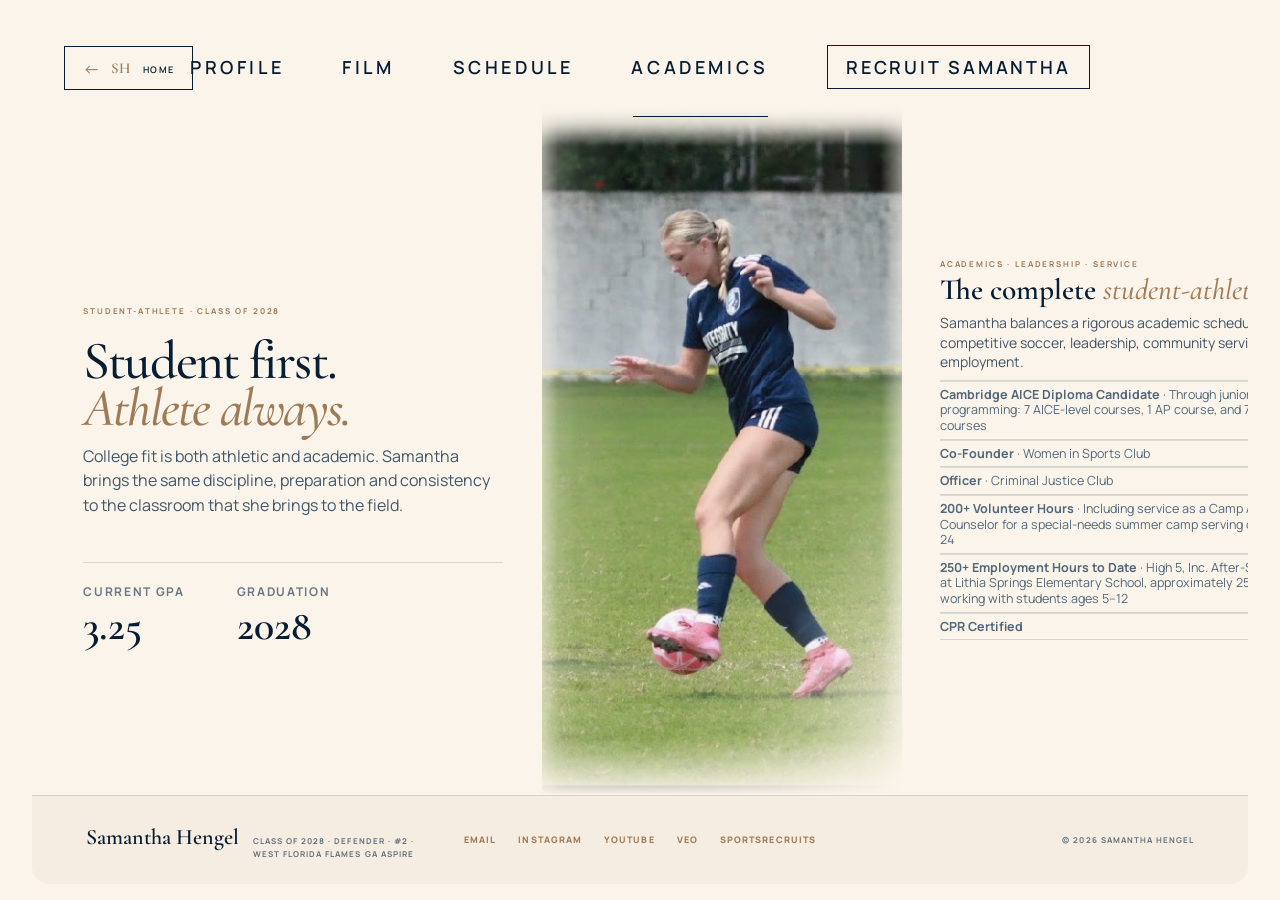
==== academics.html @ 1300cc43 "Inset academics details text on mobile" ====
<!doctype html><html lang="en"><head><meta charset="utf-8"><meta name="viewport" content="width=device-width,initial-scale=1"><title>Samantha Hengel Academics | 2028 Soccer Student-Athlete</title><meta name="description" content="Academic profile for Samantha Hengel, Class of 2028 soccer student-athlete and West Florida Flames GA ASPIRE defender, including GPA, coursework, leadership and service."><link rel="canonical" href="https://samanthahengel.com/academics.html"><meta name="robots" content="index,follow,max-image-preview:large"><meta property="og:type" content="website"><meta property="og:title" content="Samantha Hengel Academics | 2028 Soccer Student-Athlete"><meta property="og:description" content="Academic profile for Samantha Hengel, Class of 2028 soccer student-athlete and West Florida Flames GA ASPIRE defender, including GPA, coursework, leadership and service."><meta property="og:url" content="https://samanthahengel.com/academics.html"><meta property="og:site_name" content="Samantha Hengel Soccer Recruiting"><meta property="og:image" content="https://samanthahengel.com/assets/samantha-profile-cutout-2028.webp"><meta name="twitter:card" content="summary_large_image"><meta name="twitter:title" content="Samantha Hengel Academics | 2028 Soccer Student-Athlete"><meta name="twitter:description" content="Academic profile for Samantha Hengel, Class of 2028 soccer student-athlete and West Florida Flames GA ASPIRE defender, including GPA, coursework, leadership and service."><meta name="twitter:image" content="https://samanthahengel.com/assets/samantha-profile-cutout-2028.webp"><link rel="icon" href="assets/favicon.svg" type="image/svg+xml"><link rel="preconnect" href="https://fonts.googleapis.com"><link rel="preconnect" href="https://fonts.gstatic.com" crossorigin><link href="https://fonts.googleapis.com/css2?family=Cormorant+Garamond:ital,wght@0,500;0,600;1,500&family=Manrope:wght@400;500;600;700&display=swap" rel="stylesheet"><link rel="stylesheet" href="styles.css?v=20261003-profile-pill">
<link rel="stylesheet" href="mobile-header.css?v=20261012-1">
<link rel="stylesheet" href="mobile-footer.css?v=20261012-2"><script type="application/ld+json">{"@context":"https://schema.org","@type":"Person","@id":"https://samanthahengel.com/#samantha-hengel","name":"Samantha Hengel","url":"https://samanthahengel.com/","description":"Samantha Hengel is a Class of 2028 soccer defender, jersey #2, with West Florida Flames GA ASPIRE in the Tampa, Florida area.","image":"https://samanthahengel.com/assets/samantha-profile-cutout-2028.webp","email":"mailto:samantha_hengel@icloud.com","sameAs":["https://www.instagram.com/samanthahengel2028/","https://www.youtube.com/channel/UCl4u6jONmStWeXcWSa1Hk0g","https://live.veo.co/web-app/clubs/west-florida-flames-4/teams/2010-wff-dpl/","https://my.sportsrecruits.com/athlete/samantha_hengel2"],"memberOf":{"@type":"SportsOrganization","name":"West Florida Flames GA ASPIRE"},"knowsAbout":["Soccer","Defender","Class of 2028","College soccer recruiting","West Florida Flames GA ASPIRE"]}</script><script type="application/ld+json" id="site-entity-graph">{"@context":"https://schema.org","@graph":[{"@type":"WebSite","@id":"https://samanthahengel.com/#website","url":"https://samanthahengel.com/","name":"Samantha Hengel Soccer Recruiting","description":"Official soccer recruiting website for Samantha Hengel, Class of 2028 defender #2 with West Florida Flames GA ASPIRE.","inLanguage":"en-US","about":{"@id":"https://samanthahengel.com/#samantha-hengel"}},{"@type":"WebPage","@id":"https://samanthahengel.com/academics.html#webpage","url":"https://samanthahengel.com/academics.html","name":"Samantha Hengel Academics","isPartOf":{"@id":"https://samanthahengel.com/#website"},"about":{"@id":"https://samanthahengel.com/#samantha-hengel"},"inLanguage":"en-US"},{"@type":"Person","@id":"https://samanthahengel.com/#samantha-hengel","name":"Samantha Hengel","url":"https://samanthahengel.com/","description":"Class of 2028 soccer defender, jersey #2, with West Florida Flames GA ASPIRE in the Tampa, Florida area.","image":"https://samanthahengel.com/assets/samantha-profile-cutout-2028.webp","sameAs":["https://www.instagram.com/samanthahengel2028/","https://www.youtube.com/channel/UCl4u6jONmStWeXcWSa1Hk0g","https://live.veo.co/web-app/clubs/west-florida-flames-4/teams/2010-wff-dpl/","https://my.sportsrecruits.com/athlete/samantha_hengel2"],"memberOf":{"@type":"SportsOrganization","name":"West Florida Flames GA ASPIRE"}}]}</script><style>
@media(max-width:900px){
  .academics-page .academic-overlay-story{
    width:100%!important;
    max-width:100%!important;
    box-sizing:border-box!important;
    padding-left:24px!important;
    padding-right:24px!important;
  }
  .academics-page .academic-overlay-story .academic-list{
    min-width:0;
  }
}
</style></head><body class="academics-page"><header class="ref-nav interior-ref-nav"><a class="interior-home" href="index.html" aria-label="Back to Samantha Hengel homepage"><span class="home-arrow">←</span><span>Home</span></a><nav aria-label="Main navigation"><a href="profile.html">Profile</a><a href="soccer.html">Film</a><a href="schedule.html">Schedule</a><a class="active" href="academics.html">Academics</a><a class="recruit-nav" href="contact.html">Recruit Samantha</a></nav><div class="mobile-media-links" aria-label="Samantha's recruiting links"><a href="mailto:samantha_hengel@icloud.com">Email ↗</a><a href="https://www.youtube.com/channel/UCl4u6jONmStWeXcWSa1Hk0g" target="_blank" rel="noopener noreferrer">YouTube ↗</a><a href="https://live.veo.co/web-app/clubs/west-florida-flames-4/teams/2010-wff-dpl/" target="_blank" rel="noopener noreferrer">Veo ↗</a><a href="https://www.instagram.com/samanthahengel2028/" target="_blank" rel="noopener noreferrer">Instagram ↗</a></div></header><main>
<section class="academic-hero academic-photo-hero">
  <div class="academic-hero-copy"><p class="kicker">STUDENT-ATHLETE · CLASS OF 2028</p><h1>Student first.<br><em>Athlete always.</em></h1><p>College fit is both athletic and academic. Samantha brings the same discipline, preparation and consistency to the classroom that she brings to the field.</p><div class="academic-hero-meta"><span><small>CURRENT GPA</small><strong>3.25</strong></span><span><small>GRADUATION</small><strong>2028</strong></span></div></div>
  <figure class="academic-action-photo"><img src="assets/IMG_0384.jpg" alt="Samantha Hengel competing for West Florida Flames"><span></span></figure>
  <div class="academic-overlay-story">
    <p class="kicker">ACADEMICS · LEADERSHIP · SERVICE</p>
    <h2>The complete <em>student-athlete.</em></h2>
    <p>Samantha balances a rigorous academic schedule with competitive soccer, leadership, community service, and part-time employment.</p>
    <div class="academic-list">
      <span><strong>Cambridge AICE Diploma Candidate</strong> · Through junior-year programming: 7 AICE-level courses, 1 AP course, and 7 Honors-level courses</span>
      <span><strong>Co-Founder</strong> · Women in Sports Club</span><span><strong>Officer</strong> · Criminal Justice Club</span>
      <span><strong>200+ Volunteer Hours</strong> · Including service as a Camp Able Camp Counselor for a special-needs summer camp serving campers ages 12–24</span>
      <span><strong>250+ Employment Hours to Date</strong> · High 5, Inc. After-School Counselor at Lithia Springs Elementary School, approximately 25 hours per week, working with students ages 5–12</span>
      <span><strong>CPR Certified</strong></span>
    </div>
  </div>
</section>


</main><footer class="recruiting-footer"><div class="recruiting-footer-identity"><strong><a href="index.html" aria-label="Samantha Hengel official soccer recruiting website">Samantha Hengel</a></strong><span>Class of 2028 · Defender · #2 · West Florida Flames GA ASPIRE</span></div><div class="recruiting-footer-links"><a href="mailto:samantha_hengel@icloud.com">Email</a><a href="https://www.instagram.com/samanthahengel2028/" target="_blank" rel="noopener noreferrer">Instagram</a><a href="https://www.youtube.com/channel/UCl4u6jONmStWeXcWSa1Hk0g" target="_blank" rel="noopener noreferrer">YouTube</a><a href="https://live.veo.co/web-app/clubs/west-florida-flames-4/teams/2010-wff-dpl/" target="_blank" rel="noopener noreferrer">Veo</a><a href="https://my.sportsrecruits.com/athlete/samantha_hengel2" target="_blank" rel="noopener noreferrer">SportsRecruits</a></div><small>© 2026 Samantha Hengel</small></footer></body></html>
---- styles.css ----
:root{--navy:#061d33;--navy-deep:#031525;--navy-mid:#0c2b49;--pearl:#f3eee6;--pearl-2:#d7d4ce;--muted:#8695a5;--line:rgba(243,238,230,.18);--serif:'Cormorant Garamond',Georgia,serif;--sans:'Manrope',Arial,sans-serif;--pad:clamp(22px,4.2vw,72px)}*{box-sizing:border-box}html{scroll-behavior:smooth}body{margin:0;background:var(--navy-deep);color:var(--pearl);font-family:var(--sans);line-height:1.55;-webkit-font-smoothing:antialiased}img,video{max-width:100%;display:block}a{color:inherit;text-decoration:none}button{font:inherit}::selection{background:var(--pearl);color:var(--navy)}
.site-header{height:76px;padding:0 var(--pad);display:grid;grid-template-columns:190px 1fr 190px;align-items:center;position:sticky;top:0;z-index:70;background:rgba(3,21,37,.97);border-bottom:1px solid var(--line);backdrop-filter:blur(15px)}.brand{display:flex;align-items:center;gap:12px}.brand-mark{width:38px;height:38px;display:grid;place-items:center;border:1px solid var(--pearl);font:600 19px/1 var(--serif);font-style:italic}.brand-name{font-size:9px;font-weight:700;letter-spacing:.16em;text-transform:uppercase}.site-header nav{display:flex;justify-content:center;gap:32px}.site-header nav a{position:relative;padding:29px 0 26px;color:rgba(243,238,230,.78);font-size:9px;font-weight:700;letter-spacing:.22em;text-transform:uppercase}.site-header nav a:after{content:'';position:absolute;left:0;right:100%;bottom:17px;height:1px;background:var(--pearl);transition:.25s}.site-header nav a:hover:after,.site-header nav a.active:after{right:0}.site-header nav a.active{color:var(--pearl)}.header-cta{justify-self:end;font-size:9px;font-weight:700;letter-spacing:.14em;text-transform:uppercase}.header-cta span{margin-left:9px}
.kicker{margin:0 0 20px;color:var(--pearl-2);font-size:8px;font-weight:700;letter-spacing:.23em;text-transform:uppercase}.button{display:inline-flex;align-items:center;justify-content:space-between;gap:24px;min-height:48px;padding:0 23px;border:1px solid var(--pearl);background:var(--pearl);color:var(--navy);font-size:8px;font-weight:700;letter-spacing:.14em;text-transform:uppercase;transition:.2s}.button:hover{background:transparent;color:var(--pearl)}.button-light{background:var(--pearl);color:var(--navy)}.text-link{display:inline-flex;align-items:center;gap:14px;min-height:41px;border-bottom:1px solid currentColor;font-size:8px;font-weight:700;letter-spacing:.14em;text-transform:uppercase}.text-link.light{color:var(--pearl)}.actions{display:flex;gap:28px;align-items:center;margin-top:34px}
.snapshot{display:grid;grid-template-columns:repeat(6,1fr);padding:0 var(--pad);background:#04182b;border-block:1px solid var(--line)}.snapshot div{padding:24px 2vw;border-right:1px solid var(--line)}.snapshot div:first-child{padding-left:0}.snapshot div:last-child{border-right:0}.snapshot span{display:block;color:var(--muted);font-size:7px;font-weight:700;letter-spacing:.17em;text-transform:uppercase}.snapshot strong{display:block;margin-top:5px;font:600 clamp(19px,1.7vw,28px)/1 var(--serif)}
.page-intro,.film-hero,.type-hero,.academic-hero,.recruit-hero{background:var(--navy);color:var(--pearl)}.page-intro{padding:clamp(80px,9vw,140px) var(--pad)}.split-intro{display:grid;grid-template-columns:.88fr 1.12fr;gap:clamp(58px,8vw,130px);align-items:center}.intro-copy h1,.film-hero h1,.type-hero h1,.academic-hero h1,.recruit-hero h1{margin:0;font:500 clamp(70px,8vw,130px)/.82 var(--serif);letter-spacing:-.045em}.intro-copy h1 em,.film-hero h1 em,.type-hero h1 em,.academic-hero h1 em,.recruit-hero h1 em{color:transparent;-webkit-text-stroke:1px var(--pearl);font-weight:500}.intro-copy>p:not(.kicker),.film-hero-copy>p:not(.kicker),.academic-hero>div>p:last-child,.recruit-hero>div>p:last-child{max-width:560px;margin:28px 0 0;color:rgba(243,238,230,.62);font-size:14px;line-height:1.82}.intro-photo,.recruit-hero figure{margin:0;height:min(66vh,680px);overflow:hidden}.intro-photo img,.recruit-hero img{width:100%;height:100%;object-fit:cover;filter:saturate(.72) brightness(.72)}
.film-first,.story-block,.schedule-layout,.references{display:grid;grid-template-columns:.82fr 1.18fr;gap:clamp(58px,9vw,150px);padding:clamp(95px,9vw,150px) var(--pad);background:var(--navy-deep)}.section-title h2,.story-block h2,.schedule-layout h2,.references h2,.next-panel h2{margin:0;font:500 clamp(52px,6vw,94px)/.92 var(--serif);letter-spacing:-.045em}.section-title h2 em,.story-block h2 em,.schedule-layout h2 em,.references h2 em,.next-panel h2 em{color:transparent;-webkit-text-stroke:1px var(--pearl);font-weight:500}.section-title>p:last-child,.schedule-layout aside>p:last-child,.next-panel>p:not(.kicker),.story-copy>p{max-width:590px;color:rgba(243,238,230,.6);font-size:14px;line-height:1.82}
.traits,.evaluation-list,.academic-list,.reference-names{border-top:1px solid var(--line)}.traits>div,.evaluation-list div,.academic-list span,.reference-names span{border-bottom:1px solid var(--line)}.traits>div{display:grid;grid-template-columns:50px 1fr;padding:20px 0}.traits dt,.evaluation-list span{color:var(--pearl-2);font:500 17px var(--serif)}.traits dd{margin:0}.traits strong,.evaluation-list strong{display:block;font:600 23px var(--serif)}.traits span{display:block;margin-top:4px;color:var(--muted);font-size:11px}.evaluation-list div{display:grid;grid-template-columns:44px 1fr;align-items:center;padding:18px 0}.academic-list span{display:block;padding:17px 0;color:var(--pearl-2);font-size:11px}
.film-frame,.film-hero-video video{background:#000}.film-frame video{width:100%;max-height:560px}.film-meta{display:grid;grid-template-columns:1fr auto;gap:8px 20px;padding:18px 20px;background:var(--navy)}.film-meta span{grid-column:1/-1;color:var(--muted);font-size:7px;font-weight:700;letter-spacing:.18em}.film-meta strong{font:500 22px var(--serif)}.film-meta a{color:var(--pearl);font-size:8px;font-weight:700}.film-hero{display:grid;grid-template-columns:.68fr 1.32fr;min-height:650px}.film-hero-copy{padding:clamp(80px,9vw,135px) var(--pad);display:flex;flex-direction:column;justify-content:center}.film-hero-video{display:flex;flex-direction:column;justify-content:center;padding:60px var(--pad) 60px 0}.film-hero-video video{width:100%;max-height:580px}.film-hero-video span{margin-top:12px;color:var(--muted);font-size:8px;font-weight:700;letter-spacing:.17em}
.photo-pair,.gallery{background:var(--navy-deep)}.photo-pair{display:grid;grid-template-columns:.9fr 1.1fr;gap:12px;padding:0 var(--pad) clamp(95px,9vw,145px);align-items:end}.photo-pair figure,.gallery figure{margin:0;overflow:hidden}.photo-pair img,.gallery img{width:100%;height:100%;object-fit:cover;filter:saturate(.74) brightness(.8)}.photo-tall{height:620px}.photo-wide{height:470px}.gallery{display:grid;grid-template-columns:1.25fr .75fr;grid-template-rows:310px 310px;gap:10px;padding:0 var(--pad) clamp(100px,9vw,150px)}.gallery .g1{grid-row:1/3}
.type-hero{position:relative;padding:clamp(90px,10vw,155px) var(--pad);min-height:520px;overflow:hidden}.type-hero>p:not(.kicker){max-width:560px;color:rgba(243,238,230,.62)}.type-hero-number{position:absolute;right:2vw;bottom:-95px;color:rgba(243,238,230,.025);-webkit-text-stroke:1px rgba(243,238,230,.22);font:italic 500 clamp(220px,30vw,470px)/1 var(--serif)}.schedule-layout{grid-template-columns:.6fr 1.4fr}.schedule-controls{display:flex;align-items:center;gap:8px;margin:0 0 26px}.schedule-controls button{min-height:38px;padding:0 14px;border:1px solid var(--line);background:transparent;color:var(--muted);font-size:7px;font-weight:700;letter-spacing:.14em;text-transform:uppercase;cursor:pointer}.schedule-controls button.active{background:var(--pearl);border-color:var(--pearl);color:var(--navy)}.schedule-sync{margin-left:auto;color:var(--muted);font-size:9px}.fixtures{border-top:1px solid var(--line)}.fixture{display:grid;grid-template-columns:90px 1fr;gap:24px;padding:26px 0;border-bottom:1px solid var(--line)}.fixture.next{padding:28px 22px;background:rgba(243,238,230,.07)}.fixture-date{border-right:1px solid var(--line)}.fixture-date span,.fixture-date small{display:block;color:var(--muted);font-size:8px;font-weight:700;letter-spacing:.14em}.fixture-date strong{display:block;margin:2px 0;font:600 35px/.9 var(--serif)}.fixture-type{display:block;margin-bottom:5px;color:var(--pearl-2);font-size:7px;font-weight:700;letter-spacing:.14em;text-transform:uppercase}.fixture-info h3{margin:0;font:600 25px/1.1 var(--serif)}.fixture-info p{margin:7px 0;color:var(--muted);font-size:11px}.fixture-note{display:block;color:#738497;font-size:9px}.fixture-link{display:inline-block;margin-top:10px;color:var(--pearl);font-size:8px;font-weight:700;text-transform:uppercase}.schedule-loading,.schedule-note{color:var(--muted);font-size:11px}
.academic-hero{display:grid;grid-template-columns:1.1fr .9fr;gap:10vw;padding:clamp(90px,10vw,155px) var(--pad);align-items:end}.gpa-block{padding:35px 0;border-block:1px solid var(--line)}.gpa-block span,.gpa-block small{display:block;color:var(--muted);font-size:8px;font-weight:700;letter-spacing:.17em;text-transform:uppercase}.gpa-block strong{display:block;color:var(--pearl);font:600 clamp(120px,16vw,220px)/.75 var(--serif);letter-spacing:-.06em}.academic-grid{display:grid;grid-template-columns:repeat(3,1fr);background:var(--navy-deep);border-block:1px solid var(--line)}.academic-grid div{min-height:220px;padding:32px var(--pad);border-right:1px solid var(--line);display:flex;flex-direction:column}.academic-grid div:last-child{border-right:0}.academic-grid span{color:var(--muted);font:500 18px var(--serif)}.academic-grid strong{margin-top:auto;color:var(--muted);font-size:8px;letter-spacing:.16em;text-transform:uppercase}.academic-grid b{margin-top:5px;font:600 31px var(--serif)}
.recruit-hero{display:grid;grid-template-columns:.82fr 1.18fr;gap:clamp(60px,8vw,130px);align-items:center;padding:clamp(85px,9vw,140px) var(--pad)}.recruit-links{background:var(--navy-deep)}.recruit-links>a{display:grid;grid-template-columns:70px 1fr 40px;gap:24px;align-items:center;min-height:150px;padding:24px var(--pad);border-bottom:1px solid var(--line);transition:.25s}.recruit-links>a:hover{background:rgba(243,238,230,.06)}.recruit-links>a>span{color:var(--muted);font:500 18px var(--serif)}.recruit-links small{display:block;color:var(--muted);font-size:7px;font-weight:700;letter-spacing:.16em}.recruit-links strong{display:block;margin-top:5px;font:600 30px var(--serif)}.recruit-links p{margin:4px 0 0;color:var(--muted);font-size:11px}.recruit-links b{justify-self:end;font-size:18px}.reference-names{display:grid;grid-template-columns:repeat(2,1fr)}.reference-names span{padding:21px 0;font:600 24px var(--serif)}.next-panel{padding:clamp(90px,9vw,140px) max(var(--pad),8vw);background:var(--navy);border-top:1px solid var(--line)}.next-panel.dark{background:var(--navy-deep)}
.footer{padding:58px var(--pad) 24px;background:#020f1c;border-top:1px solid var(--line)}.footer-brand{display:flex;gap:16px;align-items:center}.footer .brand-mark{border-color:var(--pearl)}.footer-brand strong{display:block;font:600 25px var(--serif)}.footer-brand small{display:block;color:var(--muted);font-size:9px}.footer-links{display:flex;gap:22px;margin-top:36px}.footer-links a{color:rgba(243,238,230,.72);font-size:8px;font-weight:700;letter-spacing:.12em;text-transform:uppercase}.footer-social{margin-top:11px}.footer-bottom{display:flex;justify-content:space-between;gap:20px;margin-top:48px;padding-top:18px;border-top:1px solid var(--line);color:#647486;font-size:8px}

/* exact homepage requested mockup */
body.home-mock{background:#03172a}
.home-mock .mock-nav{height:74px;padding:0 4.25vw;display:grid;grid-template-columns:170px 1fr 170px;align-items:center;background:#03172a;border-bottom:1px solid rgba(243,238,230,.15)}
.home-mock .mock-logo{position:relative;width:76px;height:58px;display:block;color:var(--pearl);font-family:var(--serif);isolation:isolate}.home-mock .mock-logo:before{content:'';position:absolute;left:4px;top:7px;width:50px;height:44px;border:1px solid rgba(243,238,230,.38);transform:rotate(45deg);transition:.3s}.home-mock .mock-logo .monogram-s,.home-mock .mock-logo .monogram-h{position:absolute;font-weight:500;font-style:normal;line-height:1;letter-spacing:-.12em;text-shadow:0 0 22px rgba(243,238,230,.08)}.home-mock .mock-logo .monogram-s{left:13px;top:7px;font-size:48px;z-index:2}.home-mock .mock-logo .monogram-h{left:32px;top:14px;font-size:43px;z-index:3}.home-mock .mock-logo:hover:before{transform:rotate(45deg) scale(1.06);border-color:rgba(243,238,230,.7)}
.home-mock .mock-nav nav{display:flex;align-items:center;justify-content:center;gap:35px;white-space:nowrap}.home-mock .mock-nav nav a{position:relative;padding:29px 0 25px;color:var(--pearl);font:600 10px/1 var(--sans);letter-spacing:.28em;text-transform:uppercase}.home-mock .mock-nav nav a:after{content:'';position:absolute;left:0;right:100%;bottom:17px;height:1px;background:#d9a38e;transition:.25s}.home-mock .mock-nav nav a:hover:after,.home-mock .mock-nav nav a.active:after{right:0}.home-mock .mock-social{justify-self:end;display:flex;gap:22px;align-items:center}.home-mock .mock-social a{color:#e9eef3;font-size:23px;line-height:1}
.home-mock .mock-hero{position:relative;height:min(43vw,660px);min-height:560px;overflow:hidden;background:#061f36;border-bottom:1px solid rgba(243,238,230,.4)}.home-mock .mock-action{position:absolute;inset:0 0 0 36%;overflow:hidden;z-index:1}.home-mock .mock-action img{width:100%;height:100%;object-fit:cover;object-position:42% 48%;filter:saturate(.66) contrast(1.05) brightness(.72);opacity:.68}.home-mock .mock-action:after{content:'';position:absolute;inset:0;background:linear-gradient(90deg,#061f36 0%,rgba(6,31,54,.72) 14%,rgba(6,31,54,.16) 42%,rgba(3,23,42,.05) 70%),linear-gradient(0deg,rgba(3,23,42,.54),transparent 45%)}
.home-mock .mock-portrait{position:absolute;left:0;top:0;width:66%;height:100%;overflow:hidden;z-index:2}.home-mock .mock-portrait img{position:absolute;width:min(75vw,1120px);max-width:none;height:auto;left:-16%;top:-25%;filter:saturate(.78) contrast(1.02) brightness(.94);-webkit-mask-image:linear-gradient(90deg,transparent 0%,#000 13%,#000 68%,transparent 97%),linear-gradient(0deg,transparent 0%,#000 16%,#000 100%);-webkit-mask-composite:source-in;mask-image:linear-gradient(90deg,transparent 0%,#000 13%,#000 68%,transparent 97%)}.home-mock .mock-hero-shade{position:absolute;inset:0;background:linear-gradient(90deg,rgba(3,23,42,.72) 0%,rgba(3,23,42,.12) 50%,transparent 72%),linear-gradient(0deg,rgba(3,23,42,.68) 0%,transparent 42%);pointer-events:none}
.home-mock .mock-copy{position:absolute;z-index:5;left:4.1vw;bottom:26px}.home-mock .mock-copy h1{margin:0;font:500 clamp(76px,8.6vw,132px)/.75 var(--serif);letter-spacing:-.035em;text-transform:uppercase}.home-mock .mock-copy h1 span{display:block;color:var(--pearl)}.home-mock .mock-copy h1 .mock-outline{color:transparent;-webkit-text-stroke:1.2px var(--pearl)}.home-mock .mock-stats{display:flex;align-items:center;gap:28px;margin:23px 0 18px}.home-mock .mock-stats div{min-width:95px;text-align:center}.home-mock .mock-stats strong{display:block;font:600 35px/1 var(--serif)}.home-mock .mock-stats small{display:block;margin-top:6px;font:600 8px/1 var(--sans);letter-spacing:.22em}.home-mock .mock-stats i{width:1px;height:43px;background:rgba(243,238,230,.56)}.home-mock .mock-watch{display:inline-flex;align-items:center;gap:19px;min-width:302px;height:48px;padding:0 28px;border:1px solid var(--pearl);font:600 9px/1 var(--sans);letter-spacing:.24em;transition:.2s}.home-mock .mock-watch:hover{background:var(--pearl);color:#03172a}
.home-mock .mock-tiles{display:grid;grid-template-columns:repeat(4,1fr);height:190px;background:#03172a}.home-mock .mock-tile{position:relative;overflow:hidden;border-right:1px solid rgba(243,238,230,.5);border-bottom:1px solid rgba(243,238,230,.36)}.home-mock .mock-tile:last-child{border-right:0}.home-mock .mock-tile>img{width:100%;height:100%;object-fit:cover;object-position:center 45%;filter:saturate(.48) contrast(1.08) brightness(.5);transition:.45s}.home-mock .mock-tile>div{position:absolute;inset:0;background:linear-gradient(0deg,rgba(3,23,42,.9),rgba(3,23,42,.08) 76%)}.home-mock .mock-tile section{position:absolute;z-index:2;left:49px;bottom:26px}.home-mock .mock-tile h2{margin:0;font:600 31px/1 var(--serif)}.home-mock .mock-tile p{margin:7px 0 0;font:600 8px/1 var(--sans);letter-spacing:.25em}.home-mock .mock-tile>b{position:absolute;z-index:3;right:29px;bottom:28px;font-size:29px;font-weight:300}.home-mock .mock-tile:hover>img{transform:scale(1.035);filter:saturate(.7) contrast(1.02) brightness(.65)}
.home-mock .mock-recruit{min-height:100px;padding:0 4.2vw;display:grid;grid-template-columns:auto 145px 1fr auto;align-items:center;gap:29px;background:#03172a}.home-mock .mock-recruit h2{margin:0;color:#7bb6e1;font:500 15px/1 var(--sans);letter-spacing:.29em;white-space:nowrap}.home-mock .mock-recruit>span{height:1px;background:rgba(243,238,230,.62)}.home-mock .mock-recruit p{margin:0;text-align:center;font:600 8px/1 var(--sans);letter-spacing:.24em}.home-mock .mock-recruit p b{margin:0 11px;font-weight:400}.home-mock .mock-recruit>a{width:198px;height:44px;display:flex;align-items:center;justify-content:center;gap:30px;background:var(--pearl);color:#03172a;font:700 9px/1 var(--sans);letter-spacing:.16em}.home-mock .mock-recruit>a strong{font-size:19px;font-weight:400}
@media(max-width:980px){.site-header{height:auto;display:block;padding:12px 20px 5px}.site-header nav{justify-content:flex-start;gap:20px;overflow-x:auto}.site-header nav a{padding:10px 0 13px}.header-cta{display:none}.snapshot{grid-template-columns:repeat(3,1fr);padding:0 20px}.split-intro,.film-hero,.academic-hero,.recruit-hero{grid-template-columns:1fr;gap:44px;padding:70px 20px}.film-hero-video{padding:0}.film-first,.story-block,.schedule-layout,.references{grid-template-columns:1fr;gap:44px;padding:82px 20px}.photo-pair{grid-template-columns:1fr 1fr;padding:0 20px 88px}.gallery{grid-template-columns:1fr 1fr;grid-template-rows:410px 250px;padding:0 20px 88px}.gallery .g1{grid-column:1/-1;grid-row:auto}.academic-grid{grid-template-columns:1fr}.recruit-links>a{padding:24px 20px}.next-panel{padding:78px 20px}.footer{padding:50px 20px 22px}
.home-mock .mock-nav{grid-template-columns:120px 1fr 120px;padding:0 24px}.home-mock .mock-nav nav{gap:22px}.home-mock .mock-nav nav a{font-size:8px;letter-spacing:.2em}.home-mock .mock-portrait img{left:-26%;top:-17%;width:930px}.home-mock .mock-copy h1{font-size:clamp(70px,10vw,105px)}}
@media(max-width:820px){.home-mock .mock-nav{height:auto;display:block;padding:12px 20px 5px}.home-mock .mock-logo{height:49px}.home-mock .mock-logo span:first-child{font-size:48px}.home-mock .mock-logo span:nth-child(2){font-size:46px;left:31px;top:14px}.home-mock .mock-logo b{left:64px;top:30px}.home-mock .mock-nav nav{justify-content:flex-start;gap:20px;overflow-x:auto}.home-mock .mock-nav nav a{padding:10px 0 13px}.home-mock .mock-social{position:absolute;right:20px;top:20px}.home-mock .mock-hero{height:720px;min-height:0}.home-mock .mock-action{inset:0}.home-mock .mock-action img{object-position:57% center}.home-mock .mock-action:after{background:linear-gradient(0deg,rgba(3,23,42,.94) 0%,rgba(3,23,42,.46) 56%,rgba(3,23,42,.12) 82%)}.home-mock .mock-portrait{width:100%;opacity:.72}.home-mock .mock-portrait img{left:-150px;top:-70px;width:850px}.home-mock .mock-hero-shade{background:linear-gradient(0deg,rgba(3,23,42,.95) 0%,rgba(3,23,42,.18) 70%)}.home-mock .mock-copy{left:22px;right:20px;bottom:28px}.home-mock .mock-copy h1{font-size:clamp(68px,18vw,108px)}.home-mock .mock-tiles{grid-template-columns:1fr 1fr;height:auto}.home-mock .mock-tile{height:188px}.home-mock .mock-tile:nth-child(2){border-right:0}.home-mock .mock-recruit{grid-template-columns:1fr auto;padding:22px}.home-mock .mock-recruit>span,.home-mock .mock-recruit p{display:none}}
@media(max-width:560px){.snapshot{grid-template-columns:repeat(2,1fr)}.actions{flex-direction:column;align-items:flex-start;gap:12px}.intro-copy h1,.film-hero h1,.type-hero h1,.academic-hero h1,.recruit-hero h1{font-size:clamp(58px,17vw,90px)}.section-title h2,.story-block h2,.schedule-layout h2,.references h2,.next-panel h2{font-size:clamp(46px,14vw,66px)}.photo-pair{grid-template-columns:1fr}.photo-tall,.photo-wide{height:330px}.gallery{grid-template-columns:1fr;grid-template-rows:none}.gallery figure,.gallery .g1{height:300px}.reference-names{grid-template-columns:1fr}.footer-bottom{flex-direction:column;gap:4px}.home-mock .mock-social{gap:11px}.home-mock .mock-social a{font-size:19px}.home-mock .mock-hero{height:650px}.home-mock .mock-portrait img{left:-205px;top:-28px;width:760px}.home-mock .mock-copy h1{font-size:clamp(62px,20vw,92px)}.home-mock .mock-stats{gap:11px}.home-mock .mock-stats div{min-width:72px}.home-mock .mock-stats strong{font-size:28px}.home-mock .mock-stats i{height:34px}.home-mock .mock-watch{min-width:260px;padding:0 20px}.home-mock .mock-tiles{grid-template-columns:1fr}.home-mock .mock-tile{height:170px;border-right:0}.home-mock .mock-tile section{left:24px}.home-mock .mock-recruit{grid-template-columns:1fr}.home-mock .mock-recruit>a{width:100%}}

/* Homepage hero: match action on the left, portrait on the right. */
@media(min-width:821px){
.home-mock .mock-action{inset:0 35% 0 0}
.home-mock .mock-action img{object-position:58% 48%;opacity:.86}
.home-mock .mock-action:after{background:linear-gradient(90deg,rgba(3,23,42,.46),rgba(3,23,42,.3) 42%,rgba(3,23,42,.82) 100%),linear-gradient(0deg,rgba(3,23,42,.55),transparent 50%)}
.home-mock .mock-portrait{left:auto;right:0;width:66%}
.home-mock .mock-portrait img{left:auto;right:-16%;-webkit-mask-image:linear-gradient(90deg,transparent 0%,#000 28%,#000 87%,transparent 100%),linear-gradient(0deg,transparent 0%,#000 16%,#000 100%);mask-image:linear-gradient(90deg,transparent 0%,#000 28%,#000 87%,transparent 100%),linear-gradient(0deg,transparent 0%,#000 16%,#000 100%)}
}
@media(max-width:820px){.home-mock .mock-portrait img{left:auto;right:-150px}}
@media(max-width:560px){.home-mock .mock-portrait img{left:auto;right:-205px}}

/* Let the match photo show behind the transparent portrait cutout. */
.home-mock .mock-action{inset:0}
.home-mock .mock-action img{object-position:50% 48%;opacity:.88}
.home-mock .mock-action:after{background:linear-gradient(90deg,rgba(3,23,42,.73),rgba(3,23,42,.38) 48%,rgba(3,23,42,.5)),linear-gradient(0deg,rgba(3,23,42,.6),transparent 55%)}
.home-mock .mock-portrait img{filter:drop-shadow(-18px 12px 30px rgba(3,23,42,.25));-webkit-mask-image:none;mask-image:none}
@media(max-width:820px){.home-mock .mock-action{inset:0}.home-mock .mock-action:after{background:linear-gradient(0deg,rgba(3,23,42,.94),rgba(3,23,42,.43) 56%,rgba(3,23,42,.1) 82%)}}

/* Reset the old two-layer mask, which hides a transparent cutout. */
.home-mock .mock-portrait img{-webkit-mask-composite:source-over;mask-composite:add}

/* Keep the full hairline visible in the background-free hero portrait. */
@media(min-width:821px){.home-mock .mock-portrait img{width:min(60vw,850px);right:-4%;top:0}}
@media(max-width:820px){.home-mock .mock-portrait img{top:0}}

/* Frame the uploaded match photo in the left hero panel. */
@media(min-width:821px){
.home-mock .mock-action{inset:0 32% 0 0}
.home-mock .mock-action img{object-position:65% 45%;opacity:1;filter:saturate(.78) contrast(1.04) brightness(.88)}
.home-mock .mock-action:after{background:linear-gradient(90deg,rgba(3,23,42,.62),rgba(3,23,42,.27) 52%,rgba(3,23,42,.22) 78%,#061f36 100%),linear-gradient(0deg,rgba(3,23,42,.48),transparent 55%)}
}

/* Fit the desktop homepage within a single viewport. */
@media(min-width:821px) and (min-height:700px){
  .home-mock{height:100vh;height:100dvh;overflow:hidden;display:flex;flex-direction:column}
  .home-mock .mock-nav{flex:none}
  .home-mock .mock-home{flex:1;min-height:0;display:flex;flex-direction:column}
  .home-mock .mock-hero{flex:1;min-height:0;height:auto}
  .home-mock .mock-tiles{flex:none;height:clamp(140px,20vh,190px)}
  .home-mock .mock-recruit{flex:none;min-height:clamp(72px,10vh,100px)}
}

/* Keep the profile portrait close to the copy, with the face centered in its space. */
.page-intro.split-intro{grid-template-columns:minmax(0,1fr) minmax(0,.9fr);gap:clamp(24px,4vw,64px);padding-top:clamp(38px,5vw,72px);padding-bottom:0}
.page-intro .intro-copy{min-width:0}
.page-intro .intro-copy h1{font-size:clamp(58px,6.4vw,96px)}
.page-intro .intro-photo{display:flex;align-items:flex-start;justify-content:center;height:min(60vh,560px);background:var(--navy)}
.page-intro .intro-photo img{flex:none;width:auto;max-width:none;height:112%;object-fit:contain;filter:none;transform:translateY(7%)}
@media(max-width:980px){.page-intro.split-intro{grid-template-columns:minmax(0,1fr);gap:16px;padding:40px 20px 0}.page-intro .intro-photo{height:min(78vw,470px)}.page-intro .intro-photo img{height:124%;transform:translateY(6%)}}
@media(max-width:560px){.page-intro .intro-copy h1{font-size:clamp(52px,14vw,68px)}}

/* Put the live schedule immediately below a compact page heading. */
.schedule-hero{min-height:0;padding:clamp(36px,4vw,64px) var(--pad) clamp(30px,3vw,48px)}
.schedule-hero h1{font-size:clamp(54px,6vw,90px)}
.schedule-hero>p:not(.kicker){margin:20px 0 0}
.schedule-hero .type-hero-number{display:none}
.schedule-layout{grid-template-columns:minmax(0,1fr);gap:0;padding-top:clamp(24px,3vw,44px)}
@media(max-width:980px){.schedule-layout{grid-template-columns:minmax(0,1fr);gap:0;padding:26px 20px 82px}.schedule-hero{padding:38px 20px 32px}}

/* Place the player overview beside the profile portrait. */
.page-intro.profile-feature{grid-template-columns:minmax(0,.8fr) minmax(0,1.2fr);align-items:center;gap:clamp(30px,5vw,82px);padding-top:clamp(28px,4vw,58px);padding-bottom:clamp(24px,3vw,44px)}
.profile-feature .intro-photo{height:min(68vh,650px)}
.profile-overview{min-width:0}
.profile-overview h1{margin:0;font:500 clamp(46px,4.7vw,76px)/.9 var(--serif);letter-spacing:-.045em}
.profile-overview h1 em{color:transparent;-webkit-text-stroke:1px var(--pearl);font-weight:500}
.profile-overview>p:not(.kicker){max-width:650px;margin:22px 0 26px;color:rgba(243,238,230,.7);font-size:14px;line-height:1.8}
.profile-overview .traits>div{padding:14px 0}
.profile-overview .actions{margin-top:22px}
@media(max-width:980px){.page-intro.profile-feature{grid-template-columns:minmax(0,1fr);gap:28px;padding:26px 20px 46px}.profile-feature .intro-photo{height:min(92vw,520px)}.profile-overview h1{font-size:clamp(42px,8vw,66px)}}
@media(max-width:560px){.profile-feature .intro-photo{height:min(84vw,390px)}.profile-overview .traits>div{grid-template-columns:38px 1fr}.profile-overview h1{font-size:clamp(42px,11vw,56px)}}

/* Soft editorial depth behind the transparent portrait. */
.page-intro.profile-feature{background:radial-gradient(ellipse 39% 67% at 24% 48%,rgba(243,238,230,.17),transparent 78%),radial-gradient(ellipse 52% 80% at 100% 0%,rgba(56,99,129,.25),transparent 76%),linear-gradient(120deg,#102e49 0%,#071e34 56%,#04182b 100%);box-shadow:inset 0 -1px rgba(243,238,230,.12)}
.profile-feature .intro-photo{background:transparent}
@media(max-width:980px){.page-intro.profile-feature{background:radial-gradient(ellipse 60% 37% at 50% 22%,rgba(243,238,230,.16),transparent 80%),linear-gradient(160deg,#102e49,#071e34 66%,#04182b)}}

/* Film page: desktop single-screen composition */
@media (min-width:901px){
  body.film-page{height:100vh;overflow:hidden}
  .film-page .site-header{height:68px}
  .film-page main{height:calc(100vh - 68px);display:grid;grid-template-rows:minmax(0,1fr) auto;overflow:hidden}
  .film-page .film-hero{min-height:0;height:100%;grid-template-columns:.68fr 1.32fr}
  .film-page .film-hero-copy{padding:clamp(28px,4vh,48px) var(--pad)}
  .film-page .film-hero-video{padding:28px var(--pad) 24px 0;min-height:0}
  .film-page .film-hero-video video{width:100%;height:100%;max-height:calc(100vh - 300px);object-fit:contain}
  .film-page .story-block{padding:22px var(--pad) 24px;gap:40px}
  .film-page .story-block h2{font-size:clamp(30px,3vw,48px);line-height:.92}
  .film-page .evaluation-list{display:grid;grid-template-columns:repeat(3,1fr);column-gap:28px}
  .film-page .evaluation-list div{padding:8px 0}
}

/* Academics page: desktop single-screen composition */
@media (min-width:901px){
  body.academics-page{height:100vh;overflow:hidden}
  .academics-page .site-header{height:68px}
  .academics-page main{height:calc(100vh - 68px);display:grid;grid-template-rows:minmax(0,.82fr) minmax(0,1.18fr);overflow:hidden}
  .academics-page .academic-hero{min-height:0;height:100%;padding:clamp(28px,4vh,54px) var(--pad);align-items:center}
  .academics-page .academic-hero h1{font-size:clamp(48px,5vw,78px);line-height:.88}
  .academics-page .academic-hero>div>p:last-child{margin-top:16px}
  .academics-page .story-block{min-height:0;height:100%;padding:clamp(22px,3vh,38px) var(--pad);gap:clamp(32px,5vw,72px);align-items:center}
  .academics-page .story-block h2{font-size:clamp(38px,4vw,62px);line-height:.9}
  .academics-page .story-copy>p{margin-bottom:12px}
  .academics-page .academic-list span{padding:7px 0}
}

/* Academics: strict desktop viewport lock */
@media (min-width:901px){
  html:has(body.academics-page),body.academics-page{height:100%;max-height:100vh;overflow:hidden}
  body.academics-page{display:grid;grid-template-rows:68px minmax(0,1fr)}
  .academics-page .site-header{position:relative;top:auto;height:68px}
  .academics-page main{height:auto;min-height:0;max-height:none;display:grid;grid-template-rows:42% 58%;overflow:hidden}
  .academics-page .academic-hero,.academics-page .story-block{box-sizing:border-box;min-height:0;height:auto;overflow:hidden}
  .academics-page .academic-hero{padding:20px var(--pad);gap:5vw}
  .academics-page .academic-hero h1{font-size:clamp(40px,4.2vw,66px)}
  .academics-page .gpa-block{padding:14px 0}
  .academics-page .gpa-block strong{font-size:clamp(72px,9vw,120px)}
  .academics-page .story-block{padding:16px var(--pad);grid-template-columns:.72fr 1.28fr}
  .academics-page .story-block h2{font-size:clamp(32px,3.4vw,52px)}
  .academics-page .story-copy>p{font-size:10px;line-height:1.45;margin:0 0 6px}
  .academics-page .academic-list span{padding:5px 0;font-size:10px;line-height:1.3}
}

/* Academics editorial photo redesign */
.academics-page .academic-photo-hero{position:relative;grid-template-columns:.82fr 1.18fr;gap:0;padding:0;background:var(--navy-deep);overflow:hidden}
.academics-page .academic-hero-copy{position:relative;z-index:3;padding:clamp(28px,4vw,64px) var(--pad)}
.academics-page .academic-action-photo{position:relative;height:100%;margin:0;overflow:hidden}
.academics-page .academic-action-photo img{width:100%;height:100%;object-fit:cover;object-position:50% 48%;filter:saturate(.72) contrast(1.04) brightness(.72)}
.academics-page .academic-action-photo:after{content:'';position:absolute;inset:0;background:linear-gradient(90deg,var(--navy-deep) 0%,rgba(3,21,37,.72) 12%,rgba(3,21,37,.12) 52%,rgba(3,21,37,.28) 100%)}
.academics-page .academic-hero-meta{display:flex;gap:38px;margin-top:22px;padding-top:15px;border-top:1px solid var(--line)}
.academics-page .academic-hero-meta span{display:flex;flex-direction:column;gap:2px}
.academics-page .academic-hero-meta small{color:var(--muted);font-size:7px;font-weight:700;letter-spacing:.16em}
.academics-page .academic-hero-meta strong{font:600 25px var(--serif);color:var(--pearl)}
@media (min-width:901px){
 .academics-page main{grid-template-rows:47% 53%}
 .academics-page .academic-photo-hero{padding:0}
 .academics-page .academic-hero-copy{display:flex;flex-direction:column;justify-content:center;padding:24px var(--pad)}
 .academics-page .academic-hero-copy>p:last-of-type{max-width:540px;margin-top:12px}
 .academics-page .academic-action-photo{min-height:0}
}
@media (max-width:900px){
 .academics-page .academic-photo-hero{grid-template-columns:1fr}
 .academics-page .academic-action-photo{height:44vh;min-height:320px}
 .academics-page .academic-hero-copy{padding:55px var(--pad) 30px}
}

/* Academics hero stats: stronger visual emphasis */
.academics-page .academic-hero-meta{gap:52px;margin-top:28px;padding-top:20px}
.academics-page .academic-hero-meta small{font-size:11px;letter-spacing:.14em}
.academics-page .academic-hero-meta strong{font-size:38px;line-height:1.05}
@media (min-width:901px){
  .academics-page .academic-hero-meta small{font-size:12px}
  .academics-page .academic-hero-meta strong{font-size:42px}
}

/* Recruit page: collapse removed hero media column */
.recruit-hero:not(:has(figure)){grid-template-columns:1fr}
.recruit-hero:not(:has(figure))>div{max-width:900px}

/* Recruit hero photo treatment */
.recruit-photo-hero{display:grid;grid-template-columns:.82fr 1.18fr;gap:clamp(48px,7vw,110px);align-items:center;padding:clamp(60px,7vw,110px) var(--pad);background:var(--navy)}
.recruit-photo-hero figure{margin:0;height:min(58vh,620px);overflow:hidden;position:relative}
.recruit-photo-hero figure:after{content:'';position:absolute;inset:0;background:linear-gradient(90deg,rgba(3,21,37,.38),rgba(3,21,37,.08) 48%,rgba(3,21,37,.18))}
.recruit-photo-hero img{width:100%;height:100%;object-fit:cover;object-position:48% 52%;filter:saturate(.78) contrast(1.03) brightness(.82)}
@media (max-width:900px){
  .recruit-photo-hero{grid-template-columns:1fr;padding:48px var(--pad)}
  .recruit-photo-hero figure{height:42vh;min-height:300px}
}

/* Film evaluation directly beneath film links */
.film-inline-evaluation{margin-top:26px;padding-top:18px;border-top:1px solid var(--line)}
.film-inline-evaluation h2{margin:7px 0 12px;font-size:clamp(28px,2.6vw,42px);line-height:.88}
.film-inline-evaluation .evaluation-list{display:grid;grid-template-columns:repeat(2,minmax(0,1fr));gap:0 24px}
.film-inline-evaluation .evaluation-list div{padding:7px 0}
.film-inline-evaluation .evaluation-list strong{font-size:clamp(11px,.9vw,15px)}
@media (min-width:901px){
 .film-page main{display:block;height:calc(100vh - 68px)}
 .film-page .film-hero{height:100%;min-height:0}
 .film-page .film-hero-copy{overflow:hidden}
}
@media (max-width:900px){
 .film-inline-evaluation .evaluation-list{grid-template-columns:1fr}
}

/* Consistent top-right social navigation */
.header-socials{display:flex;align-items:center;justify-content:flex-end;gap:8px}
.header-socials a,.mock-social a{display:inline-flex;align-items:center;justify-content:center;min-width:34px;height:30px;padding:0 8px;border:1px solid rgba(243,238,230,.28);font:700 9px/1 var(--sans);letter-spacing:.11em;color:var(--pearl);text-decoration:none;transition:.2s ease}
.header-socials a:hover,.mock-social a:hover{background:var(--pearl);color:var(--navy)}
@media(max-width:900px){.header-socials{gap:5px}.header-socials a{min-width:30px;padding:0 6px;font-size:8px}}

/* Branded social icon treatment */
.header-socials a,.mock-social a{width:34px;min-width:34px;height:34px;padding:0;border:0;border-radius:50%;background:rgba(243,238,230,.07)}
.header-socials svg,.mock-social svg{width:18px;height:18px;fill:none;stroke:currentColor;stroke-width:1.65}
.header-socials svg path:first-child,.mock-social svg path:first-child{fill:none}
.header-socials .social-fill,.mock-social .social-fill{fill:currentColor;stroke:none}
.header-socials .veo-icon,.mock-social .veo-icon{width:42px;border-radius:17px}
.header-socials .veo-icon span,.mock-social .veo-icon span{font:700 11px/1 var(--sans);letter-spacing:-.04em;text-transform:lowercase}

/* Premium atmospheric navy background */
body{
  background-color:var(--navy-deep);
  background-image:
    radial-gradient(circle at 12% 18%,rgba(202,216,226,.105) 0,rgba(202,216,226,.035) 18%,transparent 38%),
    radial-gradient(circle at 88% 62%,rgba(243,238,230,.075) 0,rgba(243,238,230,.018) 22%,transparent 44%),
    linear-gradient(128deg,transparent 0 46%,rgba(255,255,255,.018) 46.2% 46.7%,transparent 46.9% 100%);
  background-attachment:fixed;
}
body:before{
  content:"SH";
  position:fixed;
  right:-.04em;
  bottom:-.22em;
  z-index:0;
  pointer-events:none;
  font-family:"Cormorant Garamond",serif;
  font-size:clamp(260px,34vw,620px);
  font-weight:600;
  line-height:.8;
  letter-spacing:-.09em;
  color:rgba(243,238,230,.022);
}
body>header,body>main,body>footer{position:relative;z-index:1}
.site-header,.mock-nav{background:rgba(3,21,37,.86);backdrop-filter:blur(14px);-webkit-backdrop-filter:blur(14px)}
/* Let the atmospheric base show through navy content areas */
.film-page .film-hero,
.academics-page .academic-photo-hero,
.recruit-photo-hero{background-color:rgba(6,29,51,.72)}
@media(max-width:900px){
  body{background-attachment:scroll}
  body:before{font-size:72vw;opacity:.7}
}


/* SH2 master watermark — continuous full-page background */
body::after{
  content:"SH2";
  position:fixed;
  inset:76px 0 0;
  z-index:2;
  display:flex;
  align-items:center;
  justify-content:center;
  pointer-events:none;
  user-select:none;
  overflow:hidden;
  font:500 clamp(260px,42vw,760px)/.8 var(--serif);
  letter-spacing:-.16em;
  color:rgba(243,238,230,.042);
  -webkit-text-stroke:1px rgba(243,238,230,.065);
  text-shadow:0 0 90px rgba(243,238,230,.025);
  white-space:nowrap;
}
body>header{z-index:70}
body>main,body>footer{z-index:1}
@media(max-width:820px){
  body::after{inset:110px 0 0;font-size:clamp(210px,72vw,390px);transform:translateX(-3%)}
}
@media(prefers-reduced-motion:reduce){body::after{position:absolute}}


/* Hero imagery — deeper crossover with soft editorial edges */
@media(min-width:821px){
  .home-mock .mock-action{inset:0 25% 0 0}
  .home-mock .mock-portrait{width:74%;right:-2%;overflow:visible}
  .home-mock .mock-portrait img{
    right:-2%;width:min(64vw,920px);
    filter:drop-shadow(-22px 14px 38px rgba(3,23,42,.22));
    -webkit-mask-image:linear-gradient(90deg,transparent 0%,rgba(0,0,0,.28) 8%,#000 22%,#000 88%,rgba(0,0,0,.45) 96%,transparent 100%),linear-gradient(0deg,transparent 0%,#000 12%,#000 92%,transparent 100%);
    mask-image:linear-gradient(90deg,transparent 0%,rgba(0,0,0,.28) 8%,#000 22%,#000 88%,rgba(0,0,0,.45) 96%,transparent 100%),linear-gradient(0deg,transparent 0%,#000 12%,#000 92%,transparent 100%);
    -webkit-mask-composite:source-in;mask-composite:intersect;
  }
  .home-mock .mock-action:after{
    background:linear-gradient(90deg,rgba(3,23,42,.58) 0%,rgba(3,23,42,.22) 48%,rgba(3,23,42,.10) 68%,rgba(6,31,54,.72) 96%,#061f36 100%),linear-gradient(0deg,rgba(3,23,42,.46),transparent 58%)
  }
  .intro-photo,.recruit-photo-hero figure,.academic-action-photo{overflow:visible}
  .intro-photo img,.recruit-photo-hero img,.academic-action-photo img{
    -webkit-mask-image:linear-gradient(90deg,transparent 0%,#000 10%,#000 90%,transparent 100%),linear-gradient(0deg,transparent 0%,#000 8%,#000 94%,transparent 100%);
    mask-image:linear-gradient(90deg,transparent 0%,#000 10%,#000 90%,transparent 100%),linear-gradient(0deg,transparent 0%,#000 8%,#000 94%,transparent 100%);
    -webkit-mask-composite:source-in;mask-composite:intersect;
  }
}
@media(max-width:820px){
  .home-mock .mock-portrait{width:108%;right:-8%}
  .home-mock .mock-portrait img{
    -webkit-mask-image:linear-gradient(90deg,transparent 0%,#000 12%,#000 88%,transparent 100%);
    mask-image:linear-gradient(90deg,transparent 0%,#000 12%,#000 88%,transparent 100%);
  }
}


/* Repeating SH2 luxury watermark field */
body::after{
  content:"";
  display:block;
  inset:76px 0 0;
  transform:none;
  font-size:0;
  background-image:
    url("data:image/svg+xml,%3Csvg xmlns='http://www.w3.org/2000/svg' width='520' height='360' viewBox='0 0 520 360'%3E%3Ctext x='38' y='235' font-family='Georgia,serif' font-size='190' font-style='italic' font-weight='500' letter-spacing='-28' fill='%23f3eee6' fill-opacity='.045'%3ESH2%3C/text%3E%3C/svg%3E");
  background-repeat:repeat;
  background-size:clamp(300px,32vw,520px) auto;
  background-position:center top;
  opacity:1;
}
@media(max-width:820px){
  body::after{
    inset:110px 0 0;
    transform:none;
    background-size:290px auto;
    background-position:center top;
  }
}


/* Restore clean non-logo atmospheric background */
body::before,body::after{content:none!important;display:none!important;background:none!important}


/* Homepage: explicitly remove all decorative logo/watermark backgrounds */
body.home-mock::before,
body.home-mock::after,
body.home-mock main::before,
body.home-mock main::after,
body.home-mock .mock-home::before,
body.home-mock .mock-home::after{
  content:none!important;
  display:none!important;
  background:none!important;
  background-image:none!important;
}


/* Hard reset: no SH/SH2 decorative marks anywhere on homepage */
.home-mock .mock-logo,
.home-mock .mock-logo-spacer,
.home-mock [class*="monogram"],
.home-mock .mock-home::before,
.home-mock .mock-home::after,
.home-mock .mock-hero::before,
.home-mock .mock-hero::after,
.home-mock main::before,
.home-mock main::after,
body.home-mock::before,
body.home-mock::after{
  display:none!important;
  content:none!important;
  background-image:none!important;
}
.home-mock .mock-nav{grid-template-columns:170px 1fr 170px}


/* Screenshot-targeted fix: remove translucent SH2 overlay from homepage hero */
body.home-page .mock-hero::before,
body.home-page .mock-hero::after,
body.home-page .mock-action::before,
body.home-page .mock-action::after,
body.home-page .mock-portrait::before,
body.home-page .mock-portrait::after{
  content:none!important;
  background-image:none!important;
}
body.home-page .mock-action:after{display:none!important}


/* Homepage nav: keep page buttons truly centered after logo removal */
.home-mock .mock-nav{
  position:relative;
  display:grid;
  grid-template-columns:1fr auto 1fr;
}
.home-mock .mock-nav nav{
  grid-column:2;
  justify-self:center;
  justify-content:center;
}
.home-mock .mock-social{
  grid-column:3;
  justify-self:end;
}
@media(max-width:820px){
  .home-mock .mock-nav{display:block}
  .home-mock .mock-nav nav{display:flex;justify-content:center}
}


/* Screenshot fix: desktop homepage nav centered in viewport, socials pinned right */
@media(min-width:821px){
  .home-mock .mock-nav{
    position:relative!important;
    display:flex!important;
    align-items:center!important;
    justify-content:center!important;
    padding-left:4.25vw!important;
    padding-right:4.25vw!important;
  }
  .home-mock .mock-nav nav{
    position:absolute!important;
    left:50%!important;
    top:0!important;
    height:100%!important;
    transform:translateX(-50%)!important;
    display:flex!important;
    align-items:center!important;
    justify-content:center!important;
    gap:35px!important;
    width:max-content!important;
  }
  .home-mock .mock-social{
    position:absolute!important;
    right:4.25vw!important;
    top:50%!important;
    transform:translateY(-50%)!important;
    display:flex!important;
  }
}

/* Homepage left action hero: softened/translucent */
body.home-page.home-mock .mock-action img{opacity:.58!important;filter:saturate(.70) contrast(1.02) brightness(.82)!important}
body.home-page.home-mock .mock-action{background:#061f36}

/* Homepage hero blend: natural editorial transition between action and portrait */
@media(min-width:821px){
  body.home-page.home-mock .mock-action{
    inset:0 22% 0 0!important;
    overflow:hidden!important;
    background:#061f36!important;
  }
  body.home-page.home-mock .mock-action img{
    opacity:.58!important;
    -webkit-mask-image:linear-gradient(90deg,#000 0%,#000 54%,rgba(0,0,0,.96) 64%,rgba(0,0,0,.72) 76%,rgba(0,0,0,.34) 88%,transparent 100%)!important;
    mask-image:linear-gradient(90deg,#000 0%,#000 54%,rgba(0,0,0,.96) 64%,rgba(0,0,0,.72) 76%,rgba(0,0,0,.34) 88%,transparent 100%)!important;
  }
  body.home-page.home-mock .mock-portrait{
    width:72%!important;
    right:-1%!important;
  }
  body.home-page.home-mock .mock-portrait img{
    -webkit-mask-image:linear-gradient(90deg,transparent 0%,rgba(0,0,0,.18) 7%,rgba(0,0,0,.55) 16%,rgba(0,0,0,.9) 27%,#000 38%,#000 100%)!important;
    mask-image:linear-gradient(90deg,transparent 0%,rgba(0,0,0,.18) 7%,rgba(0,0,0,.55) 16%,rgba(0,0,0,.9) 27%,#000 38%,#000 100%)!important;
    -webkit-mask-composite:source-over!important;
    mask-composite:add!important;
  }
  body.home-page.home-mock .mock-hero-shade{
    background:
      radial-gradient(ellipse at 57% 46%,rgba(6,31,54,.04) 0%,rgba(6,31,54,.14) 26%,transparent 54%),
      linear-gradient(90deg,rgba(3,23,42,.58) 0%,rgba(3,23,42,.18) 42%,rgba(6,31,54,.10) 58%,transparent 78%),
      linear-gradient(0deg,rgba(3,23,42,.62) 0%,transparent 43%)!important;
  }
}

/* Homepage right portrait: anchor the image to the bottom edge of the hero */
@media(min-width:821px){
  body.home-page.home-mock .mock-portrait img{
    top:auto!important;
    bottom:0!important;
  }
}

/* Premium editorial homepage — reference layout using Samantha's existing site imagery */
body.editorial-home{overflow:hidden;background:#f2eadf;color:#061d33}
.editorial-home .mock-nav{height:58px!important;background:rgba(250,246,239,.96)!important;border-bottom:1px solid rgba(6,29,51,.08)!important;color:#061d33!important;z-index:50}
.editorial-home .mock-nav nav a{color:#061d33!important;font-size:11px!important;letter-spacing:.24em!important}
.editorial-home .mock-nav nav a.active:after{content:"";position:absolute;left:18%;right:18%;bottom:12px;height:1.5px;background:#061d33}
.editorial-home .mock-social a{color:#061d33!important;background:transparent!important}
.editorial-stage{position:relative;height:calc(100vh - 58px);min-height:620px;overflow:hidden;background:#eee3d4}
.editorial-action{position:absolute;inset:0;z-index:1}.editorial-action img{width:100%;height:100%;object-fit:cover;object-position:50% 48%;filter:saturate(.68) contrast(.92) brightness(1.08);opacity:.48}
.editorial-portrait{position:absolute;z-index:3;right:-1.5%;bottom:0;width:57%;height:100%;display:flex;align-items:flex-end;justify-content:flex-end}.editorial-portrait img{display:block;width:min(58vw,920px);max-height:98%;height:auto;object-fit:contain;object-position:right bottom;filter:drop-shadow(-18px 12px 30px rgba(3,23,42,.12))}
.editorial-wash{position:absolute;inset:0;z-index:2;background:linear-gradient(90deg,rgba(249,243,234,.98) 0%,rgba(249,243,234,.91) 24%,rgba(249,243,234,.56) 43%,rgba(249,243,234,.14) 60%,rgba(249,243,234,.02) 76%),linear-gradient(0deg,rgba(3,29,51,.96) 0%,rgba(3,29,51,.62) 16%,rgba(3,29,51,.08) 45%,transparent 66%)}
.editorial-copy{position:absolute;z-index:6;left:4vw;top:3.5%;width:43%;color:#061d33}.editorial-copy h1{margin:0;position:relative;height:245px}.script-name{position:absolute;left:1.5%;top:0;font-family:'Allura',cursive;font-size:clamp(76px,9vw,142px);font-weight:400;color:#9d7a54;line-height:.8;transform:rotate(-5deg);z-index:2}.surname{position:absolute;left:0;top:98px;font-family:'Cormorant Garamond',serif;font-size:clamp(82px,9vw,142px);font-weight:500;line-height:.72;letter-spacing:-.045em;color:#061d33}.class-year{font:600 15px/1 'Manrope',sans-serif;letter-spacing:.42em;margin-top:-3px}.gold-rule{width:40px;height:1px;background:#b18b61;margin:24px 0 18px}.primary-stats{display:flex;align-items:center;gap:26px}.jersey{font:500 68px/1 'Cormorant Garamond',serif}.stat-rule{height:78px;width:1px;background:rgba(157,122,84,.6)}.primary-stats strong,.primary-stats span{display:block}.primary-stats strong{font:700 16px/1.2 'Manrope',sans-serif;letter-spacing:.18em}.primary-stats span{margin-top:8px;font:600 11px/1 'Manrope',sans-serif;letter-spacing:.24em}.profile-facts{margin-top:25px;display:grid;gap:13px;color:#f7f2eb}.profile-facts>div{display:flex;align-items:center;gap:14px;font:600 10px/1.25 'Manrope',sans-serif;letter-spacing:.2em}.profile-facts small{display:block;margin-top:4px;font-size:8px;letter-spacing:.24em}.fact-icon{width:28px;font-size:22px;text-align:center;color:#fff}
.editorial-cards{position:absolute;z-index:8;left:3vw;bottom:2.5%;display:grid;grid-template-columns:repeat(3,240px);gap:12px}.editorial-cards a{height:130px;position:relative;overflow:hidden;border:1px solid rgba(210,181,145,.82);background:#08223b}.editorial-cards img{width:100%;height:100%;object-fit:cover;filter:saturate(.75) brightness(.72);transition:.35s}.editorial-cards a:after{content:"";position:absolute;inset:0;background:linear-gradient(0deg,rgba(3,23,42,.9),transparent 66%)}.editorial-cards span{position:absolute;z-index:2;left:16px;bottom:13px;color:#fff;font:700 9px/1 'Manrope',sans-serif;letter-spacing:.17em}.editorial-cards a:hover img{transform:scale(1.04);filter:saturate(.9) brightness(.82)}
@media(max-width:1000px){body.editorial-home{overflow:auto}.editorial-stage{height:calc(100vh - 100px);min-height:760px}.editorial-home .mock-nav{height:auto!important}.editorial-portrait{width:78%;right:-18%;opacity:.88}.editorial-copy{width:62%;left:24px;top:5%}.editorial-copy h1{height:220px}.editorial-cards{grid-template-columns:repeat(3,1fr);left:22px;right:22px}.editorial-cards a{height:115px}.profile-facts{margin-top:22px}}
@media(max-width:620px){.editorial-stage{min-height:820px}.editorial-portrait{width:112%;right:-44%;opacity:.66}.editorial-wash{background:linear-gradient(90deg,rgba(249,243,234,.98),rgba(249,243,234,.75) 60%,rgba(249,243,234,.12)),linear-gradient(0deg,#031d33 0%,rgba(3,29,51,.78) 23%,transparent 58%)}.editorial-copy{width:88%}.editorial-copy h1{height:180px}.script-name{font-size:76px}.surname{top:76px;font-size:78px}.profile-facts{margin-top:20px}.editorial-cards{grid-template-columns:1fr;bottom:18px}.editorial-cards a{height:72px}.editorial-cards a:nth-child(2),.editorial-cards a:nth-child(3){display:none}}

/* Exact reference composition pass — preserve Samantha's real right portrait */
@media(min-width:1001px){
 body.editorial-home{background:#f6efe5!important}
 .editorial-home .mock-nav{height:59px!important;padding:0 3.2vw!important;background:#f8f1e7!important}
 .editorial-home .mock-nav nav{left:47.5%!important;gap:39px!important}
 .editorial-home .mock-social{right:2.8vw!important}
 .editorial-stage{height:calc(100vh - 59px)!important;min-height:650px!important;background:#efe5d9!important}
 .editorial-action{inset:0!important}
 .editorial-action img{opacity:.52!important;object-position:47% 49%!important;filter:saturate(.58) contrast(.88) brightness(1.12)!important}
 .editorial-wash{background:
 linear-gradient(90deg,rgba(249,244,236,.99) 0%,rgba(249,244,236,.94) 20%,rgba(249,244,236,.66) 39%,rgba(249,244,236,.22) 57%,rgba(249,244,236,.03) 76%),
 linear-gradient(0deg,rgba(4,31,54,.98) 0%,rgba(4,31,54,.78) 17%,rgba(4,31,54,.24) 34%,transparent 57%)!important}
 .editorial-portrait{right:-2%!important;bottom:0!important;width:56%!important;height:100%!important}
 .editorial-portrait img{bottom:0!important;top:auto!important;right:0!important;left:auto!important;width:min(56vw,900px)!important;max-height:98%!important;opacity:1!important}
 .editorial-copy{left:4.05vw!important;top:3.2%!important;width:43%!important}
 .editorial-copy h1{height:246px!important}
 .script-name{left:1.8%!important;top:1px!important;font-size:clamp(82px,9.3vw,148px)!important;color:#a5825d!important}
 .surname{left:0!important;top:99px!important;font-size:clamp(86px,9.15vw,145px)!important;color:#061d33!important}
 .class-year{margin-top:-2px!important;font-size:15px!important;letter-spacing:.43em!important}
 .gold-rule{margin:24px 0 18px!important}
 .primary-stats{gap:27px!important}
 .jersey{font-size:69px!important}
 .profile-facts{margin-top:25px!important;gap:14px!important}
 .editorial-cards{left:3.05vw!important;bottom:2.6%!important;grid-template-columns:repeat(3,240px)!important;gap:12px!important}
 .editorial-cards a{height:132px!important}
}

/* Screenshot match: compact framed 3:2 editorial homepage */
@media(min-width:1001px){
 body.editorial-home{margin:0!important;padding:26px 34px 0!important;background:#f4f4f4!important;overflow:hidden!important;box-sizing:border-box!important}
 .editorial-home .mock-nav{position:absolute!important;z-index:60!important;top:26px!important;left:34px!important;right:14px!important;width:auto!important;height:36px!important;padding:0 24px!important;background:rgba(249,244,236,.78)!important;border:0!important;border-radius:18px 18px 0 0!important;backdrop-filter:none!important}
 .editorial-home .mock-nav nav{left:50%!important;gap:31px!important}
 .editorial-home .mock-nav nav a{font-size:8px!important;letter-spacing:.20em!important;padding:0!important;height:36px!important;display:flex!important;align-items:center!important}
 .editorial-home .mock-nav nav a.active:after{bottom:3px!important}
 .editorial-home .mock-social{right:17px!important;gap:4px!important}
 .editorial-home .mock-social a{width:26px!important;min-width:26px!important;height:26px!important}
 .editorial-home .mock-social svg{width:15px!important;height:15px!important}
 .editorial-stage{height:calc(100vh - 34px)!important;min-height:0!important;border-radius:18px!important;overflow:hidden!important;background:#eee4d7!important}
 .editorial-action img{object-position:50% 48%!important;opacity:.53!important}
 .editorial-portrait{right:-1.5%!important;width:49%!important;height:100%!important}
 .editorial-portrait img{width:min(49vw,730px)!important;max-height:96%!important}
 .editorial-copy{left:4.1%!important;top:7.5%!important;width:42%!important}
 .editorial-copy h1{height:180px!important}
 .script-name{left:1%!important;top:0!important;font-size:clamp(68px,7.1vw,110px)!important}
 .surname{top:73px!important;font-size:clamp(72px,7.25vw,112px)!important}
 .class-year{margin-top:0!important;font-size:11px!important;letter-spacing:.43em!important}
 .gold-rule{width:28px!important;margin:15px 0 13px!important}
 .primary-stats{gap:19px!important}
 .jersey{font-size:49px!important}
 .stat-rule{height:58px!important}
 .primary-stats strong{font-size:13px!important}.primary-stats span{font-size:8px!important;margin-top:6px!important}
 .profile-facts{margin-top:20px!important;gap:11px!important}
 .profile-facts>div{font-size:8px!important;gap:10px!important}.profile-facts small{font-size:6px!important}
 .fact-icon{width:24px!important;font-size:17px!important}
 .editorial-cards{left:3.05%!important;bottom:3.8%!important;grid-template-columns:145px 145px 145px!important;gap:8px!important}
 .editorial-cards a{height:100px!important}
 .editorial-cards span{left:11px!important;bottom:10px!important;font-size:6px!important;letter-spacing:.14em!important}
}

/* Right portrait: match reference scale, crop and edge placement */
@media(min-width:1001px){
 .editorial-portrait{
   right:-2.8%!important;
   bottom:0!important;
   width:48.5%!important;
   height:100%!important;
   overflow:visible!important;
   align-items:flex-end!important;
 }
 .editorial-portrait img{
   position:absolute!important;
   right:0!important;
   left:auto!important;
   top:auto!important;
   bottom:-1.2%!important;
   width:min(48vw,735px)!important;
   height:auto!important;
   max-height:98.5%!important;
   object-fit:contain!important;
   object-position:right bottom!important;
   filter:drop-shadow(-12px 8px 24px rgba(3,23,42,.10)) saturate(.88) contrast(.98) brightness(1.04)!important;
   -webkit-mask-image:linear-gradient(90deg,transparent 0%,rgba(0,0,0,.42) 7%,rgba(0,0,0,.88) 17%,#000 27%,#000 100%)!important;
   mask-image:linear-gradient(90deg,transparent 0%,rgba(0,0,0,.42) 7%,rgba(0,0,0,.88) 17%,#000 27%,#000 100%)!important;
 }
}

/* Final screenshot-reference calibration */
@media(min-width:1001px){
 body.editorial-home{padding:26px 34px 0!important;background:#f4f4f4!important}
 .editorial-stage{height:calc(100vh - 34px)!important;border-radius:18px!important;background:#efe5d9!important}
 .editorial-home .mock-nav{top:26px!important;left:34px!important;right:14px!important;height:36px!important;background:rgba(249,244,236,.84)!important}
 .editorial-home .mock-nav nav{left:50%!important;gap:31px!important}
 .editorial-home .mock-social{right:17px!important}
 .editorial-action img{opacity:.50!important;filter:saturate(.60) contrast(.90) brightness(1.10)!important;object-position:50% 49%!important}
 .editorial-wash{background:
   linear-gradient(90deg,rgba(250,245,237,.99) 0%,rgba(250,245,237,.94) 19%,rgba(250,245,237,.68) 38%,rgba(250,245,237,.25) 55%,rgba(250,245,237,.04) 72%),
   linear-gradient(0deg,rgba(3,29,51,.99) 0%,rgba(3,29,51,.78) 18%,rgba(3,29,51,.28) 35%,transparent 58%)!important}
 .editorial-copy{left:4.05%!important;top:7.2%!important;width:42%!important}
 .editorial-copy h1{height:180px!important}
 .script-name{left:1%!important;top:0!important;font-size:clamp(68px,7.1vw,110px)!important;color:#9e7a55!important}
 .surname{left:0!important;top:73px!important;font-size:clamp(72px,7.25vw,112px)!important}
 .class-year{font-size:11px!important;letter-spacing:.43em!important}
 .gold-rule{width:28px!important;margin:15px 0 13px!important}
 .jersey{font-size:49px!important}
 .stat-rule{height:58px!important}
 .primary-stats{gap:19px!important}
 .primary-stats strong{font-size:13px!important}
 .primary-stats span{font-size:8px!important;margin-top:6px!important}
 .profile-facts{margin-top:20px!important;gap:11px!important}
 .profile-facts>div{font-size:8px!important;gap:10px!important}
 .profile-facts small{font-size:6px!important}
 .fact-icon{width:24px!important;font-size:17px!important}
 .editorial-portrait{right:-2.2%!important;bottom:0!important;width:50.5%!important;height:100%!important}
 .editorial-portrait img{right:0!important;bottom:-1%!important;width:min(50vw,760px)!important;max-height:99%!important;filter:drop-shadow(-10px 7px 20px rgba(3,23,42,.08)) saturate(.90) contrast(.98) brightness(1.04)!important;
 -webkit-mask-image:linear-gradient(90deg,transparent 0%,rgba(0,0,0,.35) 5%,rgba(0,0,0,.78) 13%,#000 23%,#000 100%)!important;
 mask-image:linear-gradient(90deg,transparent 0%,rgba(0,0,0,.35) 5%,rgba(0,0,0,.78) 13%,#000 23%,#000 100%)!important}
 .editorial-cards{left:3.05%!important;bottom:3.8%!important;grid-template-columns:145px 145px 145px!important;gap:8px!important}
 .editorial-cards a{height:100px!important}
 .editorial-cards span{left:11px!important;bottom:10px!important;font-size:6px!important}
}


/* 2026-09-30 sitewide pearl editorial theme aligned to homepage */
:root{--navy:#071d33;--navy-deep:#071d33;--navy-mid:#16324b;--pearl:#f8f1e7;--pearl-2:#e8dccd;--muted:#596879;--line:rgba(7,29,51,.14);--gold:#9e7b57}
body:not(.home-page){background:#f7f7f7;color:var(--navy)}
body:not(.home-page) main{width:min(1440px,calc(100% - 64px));margin:26px auto 0;overflow:hidden;border-radius:18px;background:linear-gradient(120deg,#faf4ea,#efe4d6 55%,#e3d1ba);box-shadow:0 12px 40px rgba(34,32,28,.05)}
.site-header{height:58px;position:sticky;top:0;background:rgba(250,246,239,.94);border-bottom:1px solid rgba(7,29,51,.09);color:var(--navy);backdrop-filter:blur(10px)}
.brand-mark{border-color:rgba(7,29,51,.38);color:var(--gold)}.brand-name,.site-header nav a,.header-socials a{color:var(--navy)!important}.site-header nav a{padding:21px 0 19px}.site-header nav a:after{bottom:10px;background:var(--gold)}
.page-intro,.film-hero,.type-hero,.academic-hero,.recruit-hero{background:linear-gradient(115deg,#faf4ea 0%,#efe4d6 62%,#e1cbb0 100%);color:var(--navy)}
.intro-copy h1,.film-hero h1,.type-hero h1,.academic-hero h1,.recruit-hero h1,.section-title h2,.story-block h2,.schedule-layout h2,.references h2,.next-panel h2{color:var(--navy)}
.intro-copy h1 em,.film-hero h1 em,.type-hero h1 em,.academic-hero h1 em,.recruit-hero h1 em,.section-title h2 em,.story-block h2 em,.schedule-layout h2 em,.references h2 em,.next-panel h2 em{color:var(--gold);-webkit-text-stroke:0;font-style:italic}
.kicker{color:var(--gold)}
.intro-copy>p:not(.kicker),.film-hero-copy>p:not(.kicker),.academic-hero>div>p:last-child,.recruit-hero>div>p:last-child,.section-title>p:last-child,.schedule-layout aside>p:last-child,.next-panel>p:not(.kicker),.story-copy>p{color:#4f6070}
.film-first,.story-block,.schedule-layout,.references,.photo-pair,.gallery,.recruit-links,.next-panel,.next-panel.dark{background:#f8f1e7;color:var(--navy)}
.traits,.evaluation-list,.academic-list,.reference-names,.fixtures{border-color:var(--line)}.traits>div,.evaluation-list div,.academic-list span,.reference-names span,.fixture{border-color:var(--line)}.traits dt,.evaluation-list span,.traits span,.academic-list span,.schedule-note,.schedule-loading,.fixture-info p,.fixture-note{color:#617080}.traits strong,.evaluation-list strong,.reference-names span,.fixture-info h3{color:var(--navy)}
.button{background:var(--navy);border-color:var(--navy);color:#fff}.button:hover{background:transparent;color:var(--navy)}.text-link,.text-link.light{color:var(--navy)}
.snapshot{background:#071d33;color:#f8f1e7;border-color:rgba(255,255,255,.16)}.snapshot div{border-color:rgba(255,255,255,.15)}.snapshot span{color:#c8b79f}
.schedule-controls button{border-color:rgba(7,29,51,.18);color:#596879}.schedule-controls button.active{background:var(--navy);border-color:var(--navy);color:#fff}.fixture.next{background:rgba(158,123,87,.10)}.fixture-date{border-color:var(--line)}
.recruit-links>a{border-color:var(--line)}.recruit-links>a:hover{background:rgba(158,123,87,.08)}.recruit-links>a>span,.recruit-links small,.recruit-links p{color:#617080}.recruit-links strong{color:var(--navy)}
.academic-grid{background:#f8f1e7;border-color:var(--line);color:var(--navy)}.academic-grid div{border-color:var(--line)}.academic-grid span,.academic-grid strong{color:#617080}
.footer{width:min(1440px,calc(100% - 64px));margin:0 auto 26px;background:#071d33;border-radius:0 0 18px 18px;color:#f8f1e7}.footer .brand-mark{border-color:#f8f1e7;color:#f8f1e7}
.intro-photo img,.recruit-hero img,.academic-action-photo img{filter:saturate(.82) brightness(.98)}
@media(max-width:820px){body:not(.home-page) main{width:100%;margin:0;border-radius:0}.site-header{height:auto;min-height:82px;background:rgba(250,246,239,.97)}.footer{width:100%;margin:0;border-radius:0}.page-intro,.film-hero,.academic-hero,.recruit-hero{background:linear-gradient(145deg,#faf4ea,#eadac7)} }


/* 2026-09-30 interior refinement pass — unify spacing, crops and recruiter flow */
@media(min-width:821px){
 body:not(.home-page) main{min-height:calc(100vh - 110px)}
 .page-intro,.film-hero,.academic-hero,.recruit-hero{min-height:620px;padding:clamp(64px,7vw,108px)}
 .profile-feature{grid-template-columns:minmax(360px,.9fr) minmax(480px,1.1fr);gap:clamp(56px,7vw,110px);align-items:center}
 .profile-feature .intro-photo{align-self:stretch;display:flex;align-items:flex-end;justify-content:center;min-height:540px}
 .profile-feature .intro-photo img{max-height:560px;width:auto;object-fit:contain;object-position:center bottom;filter:drop-shadow(-10px 10px 24px rgba(7,29,51,.08)) saturate(.88)}
 .profile-overview{max-width:650px}.profile-overview h1{font-size:clamp(64px,5.6vw,92px);line-height:.88}.profile-overview>p:not(.kicker){max-width:590px}
 .film-hero{grid-template-columns:.88fr 1.12fr;gap:clamp(48px,6vw,92px);align-items:center}.film-hero-video{box-shadow:0 20px 50px rgba(7,29,51,.12);border:1px solid rgba(158,123,87,.32)}.film-hero-video video{display:block;width:100%;aspect-ratio:16/9;object-fit:cover}
 .academic-hero{grid-template-columns:.95fr 1.05fr;gap:clamp(50px,6vw,90px);align-items:center}.academic-action-photo{height:520px}.academic-action-photo img{width:100%;height:100%;object-fit:cover;object-position:center 34%}
 .recruit-hero{grid-template-columns:.9fr 1.1fr;gap:clamp(50px,6vw,90px);align-items:center}.recruit-photo-hero figure{height:520px}.recruit-photo-hero figure img{width:100%;height:100%;object-fit:cover;object-position:center 38%}
 .type-hero{padding:84px clamp(64px,7vw,108px) 70px}.type-hero h1{font-size:clamp(70px,7vw,110px);line-height:.82}.schedule-layout,.story-block,.references,.recruit-links,.next-panel{padding-left:clamp(64px,7vw,108px);padding-right:clamp(64px,7vw,108px)}
}
.site-header nav a.active{color:#9e7b57!important}.site-header nav a:hover{color:#9e7b57!important}.header-socials a:hover{color:#9e7b57!important}
.profile-overview h1,.film-hero-copy h1,.academic-hero-copy h1,.recruit-hero h1,.type-hero h1{letter-spacing:-.035em}
.traits>div,.evaluation-list div,.academic-list span,.reference-names span{transition:background .2s ease,padding-left .2s ease}.traits>div:hover,.evaluation-list div:hover,.academic-list span:hover,.reference-names span:hover{background:rgba(158,123,87,.055);padding-left:10px}
@media(max-width:820px){
 .page-intro,.film-hero,.academic-hero,.recruit-hero,.type-hero{padding:44px 24px}.profile-feature{gap:30px}.profile-feature .intro-photo{min-height:390px}.profile-feature .intro-photo img{max-height:420px;object-position:center bottom}.film-hero-video{margin-top:8px}.academic-action-photo,.recruit-photo-hero figure{height:420px}.academic-action-photo img,.recruit-photo-hero figure img{object-position:center 32%}.schedule-layout,.story-block,.references,.recruit-links,.next-panel{padding-left:24px;padding-right:24px}
}


/* 2026-09-30 profile hero: match homepage pearl / navy / champagne palette */
.profile-feature{background:linear-gradient(115deg,#faf4ea 0%,#efe4d6 62%,#e1cbb0 100%)!important;color:#071d33!important}
.profile-feature .kicker{color:#9e7b57!important}.profile-feature h1{color:#071d33!important}.profile-feature h1 em{color:#9e7b57!important;-webkit-text-stroke:0!important}.profile-feature .profile-overview>p:not(.kicker){color:#4f6070!important}.profile-feature .traits{border-color:rgba(7,29,51,.14)!important}.profile-feature .traits>div{border-color:rgba(7,29,51,.14)!important}.profile-feature .traits dt{color:#9e7b57!important}.profile-feature .traits strong{color:#071d33!important}.profile-feature .traits span{color:#596879!important}.profile-feature .button{background:#071d33!important;color:#fff!important;border-color:#071d33!important}.profile-feature .text-link{color:#071d33!important}.profile-feature .intro-photo{background:radial-gradient(circle at 45% 42%,rgba(255,255,255,.5),transparent 58%)!important}


/* 2026-09-30 profile portrait: soften top edge into pearl hero */
.profile-feature .intro-photo{overflow:visible!important}
.profile-feature .intro-photo img{
  -webkit-mask-image:linear-gradient(to bottom,transparent 0%,rgba(0,0,0,.18) 3%,rgba(0,0,0,.72) 9%,#000 17%,#000 88%,rgba(0,0,0,.78) 94%,transparent 100%)!important;
  mask-image:linear-gradient(to bottom,transparent 0%,rgba(0,0,0,.18) 3%,rgba(0,0,0,.72) 9%,#000 17%,#000 88%,rgba(0,0,0,.78) 94%,transparent 100%)!important;
  -webkit-mask-composite:source-over!important;
  mask-composite:add!important;
}


/* 2026-09-30 profile cleanup — editorial pearl card, readable hierarchy, no dead space */
body:not(.home-page) main{background:#f8f1e7!important}
.profile-feature{min-height:0!important;padding:clamp(52px,5vw,78px) clamp(58px,6vw,96px)!important;grid-template-columns:minmax(0,.88fr) minmax(0,1.12fr)!important;gap:clamp(52px,6vw,92px)!important;align-items:center!important;background:linear-gradient(118deg,#faf5ed 0%,#f1e6d8 58%,#e5d2bb 100%)!important}
.profile-feature .intro-photo{min-height:500px!important;height:500px!important;align-self:center!important;overflow:visible!important;background:radial-gradient(ellipse at 48% 48%,rgba(255,255,255,.72),rgba(255,255,255,.16) 48%,transparent 70%)!important}
.profile-feature .intro-photo img{max-height:500px!important;max-width:100%!important;object-fit:contain!important;object-position:center bottom!important;filter:drop-shadow(0 16px 26px rgba(7,29,51,.10)) saturate(.9)!important}
.profile-overview{max-width:650px!important}.profile-feature .kicker{margin-bottom:16px!important;font-weight:700!important;letter-spacing:.18em!important}.profile-feature h1{margin:0 0 22px!important;font-size:clamp(62px,5.2vw,86px)!important;line-height:.88!important;color:#071d33!important}.profile-feature h1 em{display:block;color:#9e7b57!important;font-size:.86em!important}.profile-feature .profile-overview>p:not(.kicker){max-width:600px!important;margin-bottom:28px!important;color:#42576a!important;font-size:15px!important;line-height:1.75!important}.profile-feature .traits{margin:0 0 30px!important;border-top:1px solid rgba(7,29,51,.14)!important}.profile-feature .traits>div{padding:14px 0!important;grid-template-columns:38px 1fr!important;background:transparent!important}.profile-feature .traits dt{color:#9e7b57!important;font-weight:700!important}.profile-feature .traits strong{color:#071d33!important;font-size:13px!important}.profile-feature .traits span{color:#526476!important;font-size:12px!important;margin-top:4px!important}.profile-feature .actions{margin-top:4px!important;gap:24px!important}.profile-feature .button{padding:13px 20px!important;border-radius:0!important}.profile-feature .text-link{font-weight:700!important}
@media(max-width:820px){.profile-feature{padding:38px 24px 44px!important;gap:22px!important}.profile-feature .intro-photo{height:380px!important;min-height:380px!important}.profile-feature .intro-photo img{max-height:380px!important}.profile-feature h1{font-size:54px!important}.profile-feature .profile-overview>p:not(.kicker){font-size:14px!important}}


/* 2026-09-30 academics hero: remove navy and match homepage pearl palette */
.academics-page .academic-photo-hero{background:linear-gradient(115deg,#faf4ea 0%,#efe4d6 58%,#e5d2bb 100%)!important;color:#071d33!important}
.academics-page .academic-hero-copy{background:transparent!important}
.academics-page .academic-hero-copy .kicker{color:#9e7b57!important}
.academics-page .academic-hero-copy h1{color:#071d33!important}
.academics-page .academic-hero-copy h1 em{color:#9e7b57!important;-webkit-text-stroke:0!important}
.academics-page .academic-hero-copy>p:last-of-type{color:#42576a!important}
.academics-page .academic-action-photo img{filter:saturate(.86) contrast(1.01) brightness(.97)!important}
.academics-page .academic-action-photo:after{background:linear-gradient(90deg,rgba(250,244,234,.92) 0%,rgba(250,244,234,.45) 14%,rgba(250,244,234,.08) 34%,transparent 62%)!important}
.academics-page .academic-hero-meta{border-color:rgba(7,29,51,.14)!important}
.academics-page .academic-hero-meta small{color:#6a7784!important}
.academics-page .academic-hero-meta strong{color:#071d33!important}


/* 2026-09-30 streamlined coach recruiting hub */
.coach-quick-hero{display:block!important;min-height:0!important;padding:clamp(64px,7vw,96px) clamp(64px,7vw,108px)!important;background:linear-gradient(115deg,#faf4ea 0%,#efe4d6 62%,#e1cbb0 100%)!important;color:#071d33!important}.coach-quick-hero>div{max-width:900px!important}.coach-quick-hero h1{font-size:clamp(68px,7vw,106px)!important;color:#071d33!important}.coach-quick-hero h1 em{color:#9e7b57!important;-webkit-text-stroke:0!important}.coach-quick-hero>div>p:last-of-type{max-width:680px!important;color:#4f6070!important}.coach-quick-actions{display:flex;align-items:center;gap:14px 20px;flex-wrap:wrap;margin-top:30px}.coach-quick-actions .button{min-width:145px;justify-content:center}.coach-quick-actions .button-outline{background:transparent!important;color:#071d33!important}.coach-resource-grid{grid-template-columns:repeat(2,minmax(0,1fr))!important;padding-top:30px!important;padding-bottom:30px!important}.coach-resource-grid>a{min-height:118px!important}.coach-references{padding-top:50px!important;padding-bottom:58px!important}.coach-references>div:first-child>p:last-child{max-width:430px;color:#596879;font-size:12px;line-height:1.6;margin-top:18px}.coach-references h2{font-size:clamp(48px,5vw,72px)!important}@media(max-width:820px){.coach-quick-hero{padding:44px 24px!important}.coach-quick-hero h1{font-size:58px!important}.coach-resource-grid{grid-template-columns:1fr!important;padding:18px 24px!important}.coach-quick-actions{align-items:stretch}.coach-quick-actions .button{width:100%}.coach-references{padding:38px 24px 44px!important}}


/* 2026-09-30 recruit page: single-screen desktop layout */
@media(min-width:821px) and (min-height:650px){
 body:has(.coach-quick-hero){height:100vh;overflow:hidden}
 body:has(.coach-quick-hero) .site-header{height:86px}
 body:has(.coach-quick-hero) main{height:calc(100vh - 86px);min-height:0!important;display:grid;grid-template-rows:minmax(0,1.15fr) minmax(0,.8fr) minmax(0,.72fr);overflow:hidden}
 .coach-quick-hero{height:auto!important;min-height:0!important;padding:clamp(24px,3.3vh,42px) clamp(48px,6vw,92px)!important;display:flex!important;align-items:center!important}
 .coach-quick-hero h1{font-size:clamp(52px,5.2vw,82px)!important;line-height:.84!important;margin-bottom:14px!important}
 .coach-quick-hero .kicker{margin-bottom:10px!important}.coach-quick-hero>div>p:last-of-type{margin-bottom:0!important;line-height:1.55!important}
 .coach-quick-actions{margin-top:18px!important}
 .coach-resource-grid{padding:12px clamp(48px,6vw,92px)!important;gap:0!important;align-content:center!important}
 .coach-resource-grid>a{min-height:76px!important;padding:12px 18px!important}.coach-resource-grid>a p{margin-top:3px!important}
 .coach-references{padding:16px clamp(48px,6vw,92px)!important;align-items:center!important;overflow:hidden!important}
 .coach-references h2{font-size:clamp(38px,3.7vw,58px)!important;line-height:.9!important;margin-bottom:8px!important}.coach-references>div:first-child>p:last-child{margin-top:8px!important;line-height:1.4!important}
 .coach-references .reference-names span{padding:8px 0!important}
}


/* 2026-09-30 recruit hero: restore action image as 50% transparent editorial backdrop */
.coach-quick-hero{position:relative!important;overflow:hidden!important;isolation:isolate!important}
.coach-quick-hero:after{content:"";position:absolute;inset:0 0 0 48%;z-index:-1;background:linear-gradient(90deg,rgba(250,244,234,1) 0%,rgba(250,244,234,.72) 18%,rgba(250,244,234,.50) 42%,rgba(250,244,234,.50) 100%),url("assets/recruit-action.jpg.jpg") center 42%/cover no-repeat;opacity:.75;pointer-events:none}
.coach-quick-hero:before{content:"";position:absolute;inset:0;z-index:-1;background:linear-gradient(115deg,#faf4ea 0%,rgba(239,228,214,.96) 54%,rgba(225,203,176,.70) 100%);pointer-events:none}
.coach-quick-hero>div{position:relative;z-index:1}
@media(max-width:820px){.coach-quick-hero:after{inset:0;opacity:.22;background:linear-gradient(rgba(250,244,234,.72),rgba(250,244,234,.88)),url("assets/recruit-action.jpg.jpg") center 35%/cover no-repeat}}


/* 2026-09-30 film page flow refinement */
.film-page main{background:#f8f1e7!important}.film-page .film-hero{min-height:calc(100vh - 86px)!important;padding:clamp(48px,5.5vw,82px) clamp(48px,6vw,96px)!important;display:grid!important;grid-template-columns:minmax(420px,.92fr) minmax(520px,1.08fr)!important;gap:clamp(48px,6vw,92px)!important;align-items:center!important;background:linear-gradient(118deg,#faf5ed 0%,#f1e6d8 55%,#e5d2bb 100%)!important;color:#071d33!important}.film-page .film-hero-copy{max-width:620px!important}.film-page .film-hero-copy>.kicker{color:#9e7b57!important;margin-bottom:14px!important;font-weight:700!important;letter-spacing:.18em!important}.film-page .film-hero-copy>h1{margin:0 0 20px!important;font-size:clamp(64px,6vw,94px)!important;line-height:.84!important;color:#071d33!important}.film-page .film-hero-copy>h1 em{color:#9e7b57!important;-webkit-text-stroke:0!important}.film-page .film-hero-copy>p:not(.kicker){max-width:540px!important;margin:0 0 20px!important;color:#45596b!important;font-size:14px!important;line-height:1.7!important}.film-page .film-hero-copy>.actions{display:flex!important;gap:22px!important;margin:0 0 30px!important}.film-page .film-hero-copy>.actions .text-link{color:#071d33!important;font-weight:700!important}.film-page .film-hero-video{position:relative!important;align-self:center!important;background:#071d33!important;box-shadow:0 28px 60px rgba(7,29,51,.18)!important;overflow:hidden!important}.film-page .film-hero-video video{display:block!important;width:100%!important;aspect-ratio:16/9!important;object-fit:cover!important;background:#071d33!important}.film-page .film-hero-video>span{display:block!important;padding:12px 16px!important;background:#071d33!important;color:#f8f1e7!important;font-size:10px!important;font-weight:700!important;letter-spacing:.16em!important}.film-page .film-inline-evaluation{margin-top:0!important;padding-top:24px!important;border-top:1px solid rgba(7,29,51,.16)!important}.film-page .film-inline-evaluation>.kicker{margin:0 0 8px!important;color:#9e7b57!important}.film-page .film-inline-evaluation h2{margin:0 0 16px!important;font-size:clamp(32px,2.8vw,46px)!important;line-height:.94!important;color:#071d33!important}.film-page .film-inline-evaluation h2 em{color:#9e7b57!important;-webkit-text-stroke:0!important}.film-page .evaluation-list{display:grid!important;grid-template-columns:repeat(2,minmax(0,1fr))!important;border-top:1px solid rgba(7,29,51,.12)!important}.film-page .evaluation-list>div{display:grid!important;grid-template-columns:28px 1fr!important;gap:8px!important;align-items:center!important;padding:10px 10px 10px 0!important;border-bottom:1px solid rgba(7,29,51,.12)!important}.film-page .evaluation-list>div:nth-child(odd){margin-right:16px!important}.film-page .evaluation-list span{color:#9e7b57!important;font-size:10px!important;font-weight:700!important}.film-page .evaluation-list strong{color:#24394d!important;font-size:11px!important;line-height:1.35!important}
@media(max-width:980px){.film-page .film-hero{grid-template-columns:1fr!important;gap:32px!important;padding:42px 28px 56px!important}.film-page .film-hero-copy{max-width:760px!important}.film-page .film-hero-video{width:100%!important}.film-page .evaluation-list{grid-template-columns:1fr!important}.film-page .evaluation-list>div:nth-child(odd){margin-right:0!important}}
@media(max-width:600px){.film-page .film-hero{padding:34px 20px 44px!important}.film-page .film-hero-copy>h1{font-size:56px!important}.film-page .film-hero-copy>.actions{flex-direction:column!important;gap:10px!important}.film-page .film-inline-evaluation h2{font-size:38px!important}}


/* 2026-09-30 film clip: remove navy surround */
.film-page .film-hero-video{background:transparent!important;box-shadow:none!important;overflow:visible!important}
.film-page .film-hero-video video{background:transparent!important}
.film-page .film-hero-video>span{background:transparent!important;color:#526476!important;padding:10px 0 0!important}


/* 2026-09-30 film page: remove remaining divider line */
.film-page .film-inline-evaluation{border-top:none!important}


/* 2026-09-30 film clip: remove all visible frame/border */
.film-page .film-hero-video,.film-page .film-hero-video video{border:0!important;outline:0!important;box-shadow:none!important}
.film-page .film-hero-video{padding:0!important;background:none!important}


/* 2026-09-30 film page: carry the soft top fade through the full page */
.film-page,.film-page main,.film-page .film-hero{background:linear-gradient(180deg,#faf5ed 0%,#f3e8da 24%,#eee0cf 52%,#f5ecdf 78%,#faf5ed 100%)!important}
.film-page .film-hero{position:relative!important;isolation:isolate!important}
.film-page .film-hero:before{content:"";position:absolute;inset:0;z-index:-1;pointer-events:none;background:radial-gradient(ellipse at 52% 0%,rgba(255,255,255,.78) 0%,rgba(255,255,255,.34) 24%,transparent 58%),linear-gradient(90deg,rgba(255,255,255,.18),transparent 34%,rgba(225,203,176,.18) 100%)}


/* 2026-09-30 full-match recruiting library */
.full-games-section{padding:clamp(64px,7vw,108px) clamp(48px,6vw,96px) clamp(78px,8vw,124px);background:linear-gradient(180deg,#faf5ed 0%,#f1e5d6 52%,#faf5ed 100%);color:#071d33}.full-games-head{display:grid;grid-template-columns:minmax(360px,.85fr) minmax(360px,1.15fr);gap:clamp(44px,7vw,110px);align-items:end;max-width:1320px;margin:0 auto 38px}.full-games-head .kicker{color:#9e7b57;font-weight:700;letter-spacing:.18em;margin-bottom:12px}.full-games-head h2{font-family:"Cormorant Garamond",serif;font-size:clamp(54px,5.5vw,84px);line-height:.86;font-weight:500;margin:0}.full-games-head h2 em{color:#9e7b57;font-weight:500}.full-games-head>p{max-width:570px;color:#526476;line-height:1.75;font-size:14px;margin:0 0 6px}.full-games-actions{max-width:1320px;margin:auto;display:grid;grid-template-columns:1.25fr .75fr;border-top:1px solid rgba(7,29,51,.14);border-bottom:1px solid rgba(7,29,51,.14)}.full-games-actions a{position:relative;display:flex;flex-direction:column;justify-content:center;min-height:180px;padding:30px 34px;text-decoration:none;color:#071d33;transition:background .2s,transform .2s}.full-games-actions a+a{border-left:1px solid rgba(7,29,51,.14)}.full-games-actions a:hover{background:rgba(255,255,255,.34)}.full-games-actions span{font-size:9px;letter-spacing:.2em;color:#9e7b57;font-weight:700;margin-bottom:12px}.full-games-actions strong{font-family:"Cormorant Garamond",serif;font-size:34px;font-weight:600;line-height:1}.full-games-actions small{font-size:11px;color:#607080;margin-top:12px;letter-spacing:.02em}@media(max-width:820px){.full-games-section{padding:52px 24px 68px}.full-games-head{grid-template-columns:1fr;gap:20px}.full-games-head h2{font-size:54px}.full-games-actions{grid-template-columns:1fr}.full-games-actions a{min-height:145px;padding:26px 20px}.full-games-actions a+a{border-left:0;border-top:1px solid rgba(7,29,51,.14)}}

/* Continuous pearl canvas: section backgrounds must not restart the fade. */
body:not(.home-page) main{
  background:radial-gradient(ellipse at 52% 0%,rgba(255,255,255,.72),transparent 58%),linear-gradient(180deg,#faf5ed 0%,#f3e8da 24%,#eee0cf 52%,#f5ecdf 78%,#faf5ed 100%)!important;
}
body:not(.home-page) main>section{
  background:transparent!important;
  border-top:0!important;
  border-bottom:0!important;
}
body:not(.home-page) main>.film-hero:before,
body:not(.home-page) main>.coach-quick-hero:before{
  background:none!important;
}
body:not(.home-page) .site-header{border-bottom:0!important}

/* Profile: stack before desktop columns become too narrow. */
@media (max-width:1100px){
  .page-intro.profile-feature{
    grid-template-columns:minmax(0,1fr)!important;
    padding:38px clamp(20px,4vw,44px) 48px!important;
    gap:24px!important;
  }
  .profile-feature .intro-photo{
    width:100%;
    height:clamp(240px,78vw,380px)!important;
    min-height:0!important;
  }
  .profile-feature .intro-photo img{
    width:100%;
    height:100%;
    max-height:380px!important;
  }
  .profile-feature .profile-overview{
    width:100%;
    max-width:650px!important;
    justify-self:center;
  }
  .profile-feature h1{
    font-size:clamp(36px,10.5vw,64px)!important;
    line-height:1.06!important;
    overflow-wrap:break-word;
  }
  .profile-feature .kicker{
    font-size:12px;
    line-height:1.6;
    letter-spacing:.12em!important;
  }
  .profile-feature .profile-overview>p:not(.kicker){
    font-size:16px!important;
    line-height:1.7!important;
  }
  .profile-feature .traits strong{font-size:16px!important}
  .profile-feature .traits span{font-size:14px!important;line-height:1.6}
  .profile-feature .traits dd{min-width:0}
  .profile-feature .actions{flex-wrap:wrap;gap:14px 24px!important}
  .profile-feature .actions a{min-height:48px;font-size:14px;letter-spacing:.06em}
}
@media (max-width:600px){
  .profile-page .site-header{
    display:grid;
    grid-template-columns:minmax(0,1fr) auto;
    gap:8px 12px;
    height:auto;
    min-height:0;
    padding:12px 20px 8px;
  }
  .profile-page .brand-name{font-size:10px;letter-spacing:.1em}
  .profile-page .brand{grid-column:1;grid-row:1;min-width:0}
  .profile-page .site-header nav{
    grid-column:1/-1;
    grid-row:2;
    flex-wrap:wrap;
    gap:0 18px;
    overflow:visible;
    justify-content:flex-start;
  }
  .profile-page .site-header nav a{font-size:12px;letter-spacing:.07em;padding:12px 0}
  .profile-page .header-socials{grid-column:2;grid-row:1;justify-content:flex-end;gap:4px}
  .profile-page .header-socials a{height:40px;width:40px}
  .profile-page .header-socials .veo-icon{width:44px}
  .profile-feature .actions{align-items:stretch}
  .profile-feature .actions .button{width:100%;justify-content:space-between}
  .profile-feature .actions .text-link{width:fit-content}
}

@media (max-width:420px){.profile-page .brand-name{display:none}}

/* Keep every navigation item visible on phones and tablets. */
@media (max-width:900px){
  .site-header{
    display:grid;
    grid-template-columns:minmax(0,1fr) auto;
    gap:4px 12px;
    height:auto;
    min-height:0;
    padding:10px 20px 6px;
  }
  .site-header .brand{grid-column:1;grid-row:1;min-width:0}
  .site-header .brand-name{font-size:10px;letter-spacing:.1em}
  .site-header .header-socials{grid-column:2;grid-row:1;justify-content:flex-end;gap:4px}
  .site-header .header-socials a{height:38px;width:38px}
  .site-header .header-socials .veo-icon{width:42px}
  .site-header nav{
    grid-column:1/-1;
    grid-row:2;
    display:flex;
    flex-wrap:wrap;
    justify-content:flex-start;
    gap:0 18px;
    width:100%;
    overflow:visible;
  }
  .site-header nav a{padding:10px 0 12px;font-size:11px;letter-spacing:.08em}
}
@media (max-width:420px){
  .site-header .brand-name{display:none}
}

/* Film links live with film; recruiting contacts live on Recruit. */
@media(max-width:900px){
  .site-header{grid-template-columns:minmax(0,1fr)}
  .site-header .brand{grid-column:1}
  .site-header nav{grid-column:1}
}

/* Mobile navigation contrast. */
@media(max-width:900px){
  .site-header nav a,
  .profile-page .site-header nav a,
  .site-header nav a.active{color:#071d33!important;opacity:1;font-size:13px;font-weight:800;letter-spacing:.06em}
  .site-header nav a.active:after{background:#071d33}
}

/* Give the current Profile tab a definite mobile contrast. */
@media(max-width:900px){
  .profile-page .site-header nav a.active[href="profile.html"]{
    color:#fff!important;background:#071d33;border-radius:3px;
    padding:9px 12px;font-size:13px;font-weight:800;
  }
  .profile-page .site-header nav a.active[href="profile.html"]:after{display:none}
}


/* 2026-10-04: center top navigation tabs on mobile */
@media(max-width:900px){
  .site-header nav{
    justify-content:center;
    text-align:center;
  }
}


/* 2026-10-04: enforce centered navigation across every mobile interior page */
@media(max-width:900px){
  body:not(.home-page) .site-header nav,
  .profile-page .site-header nav,
  .film-page .site-header nav,
  .academics-page .site-header nav{
    grid-column:1 / -1 !important;
    width:100% !important;
    display:flex !important;
    flex-wrap:wrap !important;
    justify-content:center !important;
    align-items:center !important;
    text-align:center !important;
    margin-left:auto !important;
    margin-right:auto !important;
  }
}


/* Mobile-only recruiting media links */
.mobile-media-links{display:none}
@media(max-width:900px){
  .site-header .mobile-media-links{grid-column:1/-1;display:flex;justify-content:center;align-items:center;gap:18px;width:100%;padding:0 0 8px}
  .site-header .mobile-media-links a{font-family:Manrope,sans-serif;font-size:10px;font-weight:700;letter-spacing:.12em;text-transform:uppercase;color:#9e7b57;text-decoration:none}
}


/* Keep media links directly beneath centered mobile tabs */
@media(max-width:900px){
  .site-header{display:grid!important;grid-template-columns:1fr!important;grid-template-rows:auto auto auto!important}
  .site-header .brand{grid-column:1!important;grid-row:1!important}
  .site-header nav{grid-column:1!important;grid-row:2!important;order:2!important}
  .site-header .mobile-media-links{grid-column:1!important;grid-row:3!important;order:3!important;margin-top:-2px!important;padding:0 0 9px!important}
}


/* 2026-10-04: recruiting contact links visible on desktop and mobile */
.site-header .mobile-media-links{display:flex;grid-column:1/-1;justify-content:center;align-items:center;gap:18px;width:100%;padding:6px 0 8px;background:rgba(3,21,37,.97)}
.site-header .mobile-media-links a{font-family:Manrope,sans-serif;font-size:9px;font-weight:700;letter-spacing:.12em;text-transform:uppercase;color:#c7a47d;text-decoration:none;white-space:nowrap}
.site-header .mobile-media-links a:hover{color:#f3eee6}
@media(min-width:901px){.site-header{height:auto;min-height:76px;grid-template-rows:76px auto}.site-header .brand{grid-row:1}.site-header nav{grid-row:1}.site-header .mobile-media-links{grid-row:2;padding:5px 0 7px;border-top:1px solid rgba(243,238,230,.08)}}
@media(max-width:900px){.site-header .mobile-media-links{display:flex!important;flex-wrap:wrap!important;gap:4px 16px!important;padding:2px 0 8px!important}.site-header .mobile-media-links a{font-size:9px!important}}


/* 2026-10-04: premium site footer + clean desktop header */
@media(min-width:901px){.site-header .mobile-media-links{display:none!important}.site-header{height:76px!important;min-height:76px!important;grid-template-rows:76px!important}}
.recruiting-footer{display:grid;grid-template-columns:1fr auto 1fr;align-items:center;gap:28px;padding:24px var(--pad);background:#f5ede2;color:#071d33;border-top:1px solid rgba(7,29,51,.12);font-family:Manrope,Arial,sans-serif}
.recruiting-footer-identity{display:flex;align-items:baseline;gap:14px;min-width:0}.recruiting-footer-identity strong{font-family:"Cormorant Garamond",Georgia,serif;font-size:22px;font-weight:600;white-space:nowrap}.recruiting-footer-identity span,.recruiting-footer small{font-size:8px;font-weight:700;letter-spacing:.13em;text-transform:uppercase;color:#64717c}.recruiting-footer-links{display:flex;justify-content:center;gap:22px}.recruiting-footer-links a{font-size:9px;font-weight:800;letter-spacing:.12em;text-transform:uppercase;color:#9e7b57}.recruiting-footer-links a:hover{color:#071d33}.recruiting-footer>small{justify-self:end}
@media(max-width:900px){.recruiting-footer{grid-template-columns:1fr;text-align:center;justify-items:center;gap:10px;padding:22px 20px 26px}.recruiting-footer-identity{flex-direction:column;align-items:center;gap:2px}.recruiting-footer-links{flex-wrap:wrap;gap:8px 18px}.recruiting-footer>small{justify-self:center}}

/* 2026-10-05: coach-first film page */
.film-coach-actions{display:flex;flex-wrap:wrap;gap:10px 22px;margin:28px 0 34px;align-items:center}
.film-coach-actions a,.film-external-actions a{font-family:Manrope,sans-serif;font-size:9px;font-weight:800;letter-spacing:.12em;text-transform:uppercase;color:var(--pearl-2);text-decoration:none}
.film-coach-actions .film-primary-action{padding:13px 16px;background:var(--pearl);color:var(--navy)}
.film-featured-label{display:flex;justify-content:space-between;align-items:end;gap:18px;margin-bottom:13px;border-bottom:1px solid var(--line);padding-bottom:10px}
.film-featured-label span{font-family:Manrope,sans-serif;font-size:8px!important;font-weight:800;letter-spacing:.17em;color:var(--pearl-2)!important;margin:0!important}
.film-featured-label strong{font:600 22px var(--serif);color:var(--pearl)}
.film-identification{display:flex;justify-content:space-between;gap:18px;align-items:center;margin-top:13px}
.film-identification strong{font-family:Manrope,sans-serif;font-size:9px;letter-spacing:.14em;color:var(--pearl)}
.film-identification span{margin:0!important;font-size:8px!important}
.film-external-actions{display:flex;gap:24px;margin-top:18px;padding-top:15px;border-top:1px solid var(--line)}
.film-external-actions a{color:var(--pearl-2)}
#featured-film{scroll-margin-top:95px}
@media(max-width:900px){
 .film-coach-actions{margin:22px 0 28px;gap:10px 16px}
 .film-coach-actions .film-primary-action{width:100%;text-align:center}
 .film-featured-label,.film-identification{align-items:flex-start;flex-direction:column;gap:5px}
 .film-external-actions{flex-direction:column;gap:12px}
}

/* 2026-10-05: persistent footer placement across every page */
html,body{min-height:100%}
body{min-height:100vh;display:flex;flex-direction:column}
body>main{flex:1 0 auto;width:100%}
body>.recruiting-footer{flex-shrink:0;width:100%}

/* Home uses a full-screen composition: keep footer visible in normal flow. */
body.home-page,body:has(.ref-shell){display:block;min-height:100vh}
.ref-shell{min-height:calc(100vh - 88px)!important;height:auto!important}
.ref-shell>.recruiting-footer{position:relative!important;left:auto!important;right:auto!important;bottom:auto!important;width:100%!important;z-index:20;margin-top:0}

/* Interior pages: footer always follows page content rather than overlaying it. */
.profile-page .recruiting-footer,.film-page .recruiting-footer,.academics-page .recruiting-footer,
body:not(.home-page)>.recruiting-footer{position:relative!important;inset:auto!important}

@media(max-width:900px){
 .ref-shell{min-height:calc(100svh - 100px)!important;height:auto!important;overflow:visible!important}
 .ref-shell>.recruiting-footer{margin-top:18px}
 .recruiting-footer{position:relative!important;inset:auto!important}
}

/* 2026-10-05: single-screen desktop pages */
@media(min-width:901px){
 html,body{height:100%;overflow:hidden}
 body{min-height:100vh;height:100vh}
 body>main{min-height:0;overflow:hidden}
 body>.recruiting-footer{flex:0 0 auto}
 .profile-page main,.film-page main,.academics-page main{display:flex;min-height:0}
 .profile-page main>section,.film-page main>section,.academics-page main>section{min-height:0}
 .profile-feature,.film-hero,.academic-hero{min-height:0!important;height:100%!important;overflow:hidden}
 .profile-feature{padding-top:clamp(28px,4vh,58px)!important;padding-bottom:clamp(28px,4vh,58px)!important}
 .film-hero-copy{padding-top:clamp(28px,4vh,58px)!important;padding-bottom:clamp(28px,4vh,58px)!important;overflow:auto;scrollbar-width:none}
 .film-hero-copy::-webkit-scrollbar{display:none}
 .film-hero-video{padding-top:28px!important;padding-bottom:28px!important}
 .film-hero-video video{max-height:min(48vh,520px)!important}
 .academic-hero{padding-top:clamp(28px,4vh,58px)!important;padding-bottom:clamp(28px,4vh,58px)!important}
 .schedule-layout{padding-top:clamp(28px,4vh,58px)!important;padding-bottom:clamp(28px,4vh,58px)!important}
 .next-panel{display:none!important}
 .coach-references{display:none!important}
 body:has(.ref-shell){height:100vh;overflow:hidden}
 .ref-shell{height:calc(100vh - 0px)!important;min-height:0!important;overflow:hidden!important}
 .ref-shell>.recruiting-footer{position:absolute!important;left:0!important;right:0!important;bottom:0!important;margin:0!important}
}

/* 2026-10-05: interior headers match homepage navigation */
.interior-ref-nav{position:relative!important;top:auto!important;left:auto!important;right:auto!important;z-index:100;min-height:76px;background:var(--navy-deep);display:flex;align-items:center;justify-content:flex-end;padding:0 var(--pad);border-bottom:1px solid rgba(243,238,230,.08)}
.interior-ref-nav .interior-home{position:absolute;left:var(--pad);top:50%;transform:translateY(-50%);display:grid;place-items:center;width:38px;height:38px;border:1px solid rgba(243,238,230,.35);font:600 16px var(--serif);color:var(--pearl);text-decoration:none}
.interior-ref-nav nav{display:flex;align-items:center;justify-content:flex-end;gap:clamp(24px,3vw,48px)}
.interior-ref-nav nav a{position:relative;padding:29px 0 26px;font-family:Manrope,sans-serif;font-size:10px;font-weight:700;letter-spacing:.13em;text-transform:uppercase;color:rgba(243,238,230,.72);text-decoration:none;white-space:nowrap}
.interior-ref-nav nav a:hover,.interior-ref-nav nav a.active{color:var(--pearl)}
.interior-ref-nav nav a.active:after{content:"";position:absolute;left:0;right:0;bottom:18px;height:1px;background:var(--pearl-2)}
.interior-ref-nav nav .recruit-nav{padding:11px 15px;border:1px solid rgba(243,238,230,.35)}
.interior-ref-nav nav .recruit-nav.active:after{display:none}
.interior-ref-nav>.mobile-media-links{display:none!important}
@media(max-width:900px){
 .interior-ref-nav{display:grid!important;grid-template-columns:1fr!important;grid-template-rows:auto auto auto!important;min-height:0;padding:10px 20px 6px!important}
 .interior-ref-nav .interior-home{position:relative;left:auto;top:auto;transform:none;grid-row:1;justify-self:start;width:34px;height:34px}
 .interior-ref-nav nav{grid-row:2!important;display:flex!important;justify-content:center!important;gap:0 18px!important;flex-wrap:wrap!important;width:100%!important}
 .interior-ref-nav nav a{padding:10px 0 12px!important;font-size:11px!important;letter-spacing:.08em!important}
 .interior-ref-nav nav .recruit-nav{border:0!important}
 .interior-ref-nav>.mobile-media-links{grid-row:3!important;display:flex!important;justify-content:center!important;flex-wrap:wrap!important;gap:4px 16px!important;padding:2px 0 8px!important;background:transparent!important}
}

/* 2026-10-05: exact homepage-style header on interior pages */
.interior-ref-nav{
 position:relative!important;top:auto!important;left:auto!important;right:auto!important;
 height:5.85vh!important;min-height:48px!important;max-height:64px!important;
 display:flex!important;align-items:center!important;justify-content:center!important;
 padding:0!important;background:rgba(250,246,239,.76)!important;
 backdrop-filter:blur(7px)!important;border:0!important;
}
.interior-ref-nav .interior-home{display:none!important}
.interior-ref-nav nav{display:flex!important;align-items:center!important;justify-content:center!important;gap:3.15vw!important;transform:translateX(-1.9vw)!important;width:auto!important}
.interior-ref-nav nav a{
 position:relative!important;padding:0!important;border:0!important;
 color:#071d33!important;text-decoration:none!important;text-transform:uppercase!important;
 font:600 clamp(10px,.86vw,14px)/1 Manrope,Arial,sans-serif!important;
 letter-spacing:.20em!important;white-space:nowrap!important;background:transparent!important;
}
.interior-ref-nav nav a.active:after{
 content:""!important;display:block!important;position:absolute!important;
 left:12%!important;right:12%!important;bottom:-.84vw!important;height:1px!important;background:#071d33!important;
}
.interior-ref-nav nav .recruit-nav{
 padding:.72vw 1.15vw!important;border:1px solid rgba(7,29,51,.38)!important;
 letter-spacing:.16em!important;
}
.interior-ref-nav nav .recruit-nav.active:after{display:none!important}
.interior-ref-nav>.mobile-media-links{display:none!important}
@media(max-width:900px){
 .interior-ref-nav{height:auto!important;max-height:none!important;min-height:0!important;padding:10px 16px 6px!important;display:grid!important}
 .interior-ref-nav nav{transform:none!important;gap:8px 16px!important;flex-wrap:wrap!important}
 .interior-ref-nav nav a{font-size:10px!important;letter-spacing:.10em!important;padding:7px 0!important}
 .interior-ref-nav nav .recruit-nav{padding:7px 9px!important}
 .interior-ref-nav>.mobile-media-links{display:flex!important}
}

/* 2026-10-05: subtle home return on interior headers */
.interior-ref-nav .interior-home{
 display:flex!important;position:absolute!important;left:clamp(20px,3vw,52px)!important;top:50%!important;
 transform:translateY(-50%)!important;align-items:center!important;gap:8px!important;
 width:auto!important;height:auto!important;border:0!important;
 color:#071d33!important;text-decoration:none!important;text-transform:uppercase!important;
 font:700 10px/1 Manrope,Arial,sans-serif!important;letter-spacing:.16em!important;
}
.interior-ref-nav .interior-home .home-arrow{font-size:15px;line-height:1;font-weight:400}
.interior-ref-nav .interior-home:hover{opacity:.62}
@media(max-width:900px){
 .interior-ref-nav .interior-home{position:relative!important;left:auto!important;top:auto!important;transform:none!important;justify-self:center!important;margin:0 0 4px!important}
}

/* 2026-10-05: interior header geometry mirrors homepage exactly */
@media(min-width:901px){
 .interior-ref-nav{
   width:calc(100% - 48px)!important;
   margin:4px 24px 0!important;
   border-radius:18px 18px 0 0!important;
   height:74px!important;
   min-height:74px!important;
   max-height:74px!important;
   background:rgba(250,246,239,.76)!important;
   box-sizing:border-box!important;
 }
 .interior-ref-nav nav{
   gap:58px!important;
   transform:none!important;
 }
 .interior-ref-nav nav a{
   font:600 18px/1 Manrope,Arial,sans-serif!important;
   letter-spacing:.20em!important;
 }
 .interior-ref-nav nav a.active:after{bottom:-22px!important}
 .interior-ref-nav nav .recruit-nav{
   padding:14px 21px!important;
   letter-spacing:.16em!important;
 }
 .interior-ref-nav .interior-home{
   left:38px!important;
   font-size:0!important;
   letter-spacing:0!important;
   gap:0!important;
 }
 .interior-ref-nav .interior-home .home-arrow{
   font-size:20px!important;
   color:#071d33!important;
 }
 .interior-ref-nav .interior-home span:last-child{display:none!important}
}

/* 2026-10-05: remove interior header gap and match homepage shell width */
@media(min-width:901px){
 body:not(:has(.ref-shell)){padding:0 24px!important;box-sizing:border-box!important}
 .interior-ref-nav{
   width:100%!important;
   margin:4px 0 0!important;
   border-radius:18px 18px 0 0!important;
 }
 body:not(:has(.ref-shell))>main{
   margin-top:0!important;
   padding-top:0!important;
   width:100%!important;
 }
 .profile-feature,.film-hero,.schedule-layout,.academic-hero,.contact-layout,.contact-hero{
   margin-top:0!important;
 }
}

/* 2026-10-05: make every desktop page use the same outer canvas + 3:2 shell as homepage */
@media(min-width:901px){
 body:not(.ref-home){
   padding:31px 32px 16px 46px!important;
   background:#f7f7f7!important;
   display:grid!important;
   grid-template-columns:min(100%,calc((100vh - 47px)*1.5))!important;
   grid-template-rows:74px minmax(0,1fr) auto!important;
   justify-content:center!important;
   align-content:start!important;
   height:100vh!important;
   overflow:hidden!important;
 }
 body:not(.ref-home)>.interior-ref-nav,
 body:not(.ref-home)>main,
 body:not(.ref-home)>.recruiting-footer{
   width:100%!important;
   max-width:none!important;
   margin-left:0!important;
   margin-right:0!important;
 }
 body:not(.ref-home)>.interior-ref-nav{
   grid-row:1!important;
   margin-top:0!important;
   border-radius:18px 18px 0 0!important;
 }
 body:not(.ref-home)>main{
   grid-row:2!important;
   min-height:0!important;
   height:auto!important;
   border-radius:0!important;
   overflow:hidden!important;
 }
 body:not(.ref-home)>.recruiting-footer{
   grid-row:3!important;
   border-radius:0 0 18px 18px!important;
   margin:0!important;
 }
}

/* 2026-10-05: profile page aligned to homepage pearl editorial system */
@media(min-width:901px){
 .profile-page .profile-feature{
   height:100%!important;min-height:0!important;
   grid-template-columns:.92fr 1.08fr!important;
   gap:clamp(42px,5vw,76px)!important;
   padding:clamp(34px,4vh,54px) clamp(42px,4.8vw,72px)!important;
   background:
     radial-gradient(circle at 82% 12%,rgba(255,250,239,.95) 0%,rgba(255,249,237,.48) 22%,transparent 42%),
     linear-gradient(110deg,#faf4ea 0%,#efe4d6 55%,#dbc5a8 100%)!important;
   color:#071d33!important;box-shadow:none!important;
 }
 .profile-page .intro-photo{
   height:min(62vh,590px)!important;align-self:end!important;overflow:visible!important;
   display:flex!important;align-items:flex-end!important;justify-content:center!important;
 }
 .profile-page .intro-photo img{
   width:100%!important;height:100%!important;object-fit:contain!important;object-position:center bottom!important;
   filter:saturate(.9) contrast(.97) brightness(1.02)!important;
 }
 .profile-page .profile-overview{max-width:620px!important}
 .profile-page .profile-overview .kicker{color:#9e7b57!important}
 .profile-page .profile-overview h1{color:#071d33!important;font-size:clamp(50px,4.5vw,72px)!important}
 .profile-page .profile-overview h1 em{color:#a47d56!important;-webkit-text-stroke:0!important}
 .profile-page .profile-overview>p:not(.kicker){color:#435568!important;line-height:1.72!important;margin:18px 0 22px!important}
 .profile-page .traits{border-top:1px solid rgba(7,29,51,.14)!important}
 .profile-page .traits>div{border-bottom:1px solid rgba(7,29,51,.14)!important;padding:12px 0!important}
 .profile-page .traits dt{color:#a47d56!important}
 .profile-page .traits strong{color:#071d33!important;font-size:20px!important}
 .profile-page .traits span{color:#5b6a78!important}
 .profile-page .actions{margin-top:18px!important}
 .profile-page .button{background:#071d33!important;color:#fff!important}
 .profile-page .text-link{color:#071d33!important;border-color:rgba(7,29,51,.24)!important}
}

/* 2026-10-05: fill profile viewport — remove unused interior space */
@media(min-width:901px){
 .profile-page{
   grid-template-rows:74px minmax(0,1fr) 42px!important;
 }
 .profile-page>main{
   height:100%!important;
   min-height:0!important;
   display:block!important;
 }
 .profile-page .profile-feature{
   width:100%!important;
   height:100%!important;
   min-height:100%!important;
   box-sizing:border-box!important;
   padding:clamp(22px,2.5vh,38px) clamp(34px,4vw,64px) 0!important;
   grid-template-columns:minmax(0,.94fr) minmax(0,1.06fr)!important;
   gap:clamp(28px,4vw,64px)!important;
   align-items:stretch!important;
 }
 .profile-page .intro-photo{
   height:100%!important;
   min-height:0!important;
   align-self:stretch!important;
   margin:0!important;
 }
 .profile-page .intro-photo img{
   height:100%!important;
   max-height:none!important;
   object-fit:contain!important;
   object-position:center bottom!important;
 }
 .profile-page .profile-overview{
   align-self:center!important;
   padding:0!important;
 }
 .profile-page .profile-overview h1{font-size:clamp(48px,4.25vw,70px)!important}
 .profile-page .profile-overview>p:not(.kicker){margin:14px 0 18px!important}
 .profile-page .profile-overview .traits>div{padding:9px 0!important}
 .profile-page .profile-overview .actions{margin-top:14px!important}
 .profile-page>.recruiting-footer{
   min-height:42px!important;
   height:42px!important;
   padding-top:0!important;
   padding-bottom:0!important;
   display:flex!important;
   align-items:center!important;
 }
}

/* 2026-10-05: eliminate vertical seam between profile columns */
@media(min-width:901px){
 .profile-page .profile-feature{
   position:relative!important;
   isolation:isolate!important;
 }
 .profile-page .intro-photo{
   overflow:visible!important;
   -webkit-mask-image:none!important;
   mask-image:none!important;
 }
 .profile-page .intro-photo:before{
   content:""!important;
   position:absolute!important;
   z-index:2!important;
   top:-2%!important;
   bottom:-2%!important;
   left:-14%!important;
   width:34%!important;
   pointer-events:none!important;
   background:linear-gradient(to right,
     rgba(250,244,234,1) 0%,
     rgba(250,244,234,.96) 18%,
     rgba(250,244,234,.72) 45%,
     rgba(250,244,234,.32) 72%,
     rgba(250,244,234,0) 100%)!important;
   filter:blur(5px)!important;
 }
 .profile-page .intro-photo img{position:relative!important;z-index:1!important}
}

/* 2026-10-05: raise profile portrait to align with text block */
@media(min-width:901px){
 .profile-page .intro-photo{
   transform:translateY(-4.5%)!important;
   height:104.5%!important;
 }
 .profile-page .intro-photo img{
   object-position:center top!important;
 }
}

/* 2026-10-05: raise profile portrait further */
@media(min-width:901px){
 .profile-page .intro-photo{
   transform:translateY(-10%)!important;
   height:110%!important;
 }
}

/* 2026-10-05: profile portrait — top aligned, bottom just below action buttons */
@media(min-width:901px){
 .profile-page .intro-photo{
   transform:translateY(-8%)!important;
   height:96%!important;
   align-self:start!important;
 }
 .profile-page .intro-photo img{
   height:100%!important;
   object-fit:contain!important;
   object-position:center top!important;
 }
}

/* 2026-10-05: lower profile portrait so its bottom aligns just below Film button */
@media(min-width:901px){
 .profile-page .intro-photo{
   transform:translateY(-3%)!important;
   height:91%!important;
   align-self:start!important;
 }
}

/* 2026-10-05: lower profile portrait by the same increment again */
@media(min-width:901px){
 .profile-page .intro-photo{
   transform:translateY(2%)!important;
   height:86%!important;
   align-self:start!important;
 }
}

/* 2026-10-05: blend interior header seamlessly into page canvas */
@media(min-width:901px){
 body:not(.ref-home)>.interior-ref-nav{
   position:relative!important;
   z-index:20!important;
   background:linear-gradient(180deg,
     rgba(250,246,239,.94) 0%,
     rgba(250,246,239,.84) 48%,
     rgba(250,246,239,.48) 76%,
     rgba(250,246,239,0) 100%)!important;
   backdrop-filter:blur(7px)!important;
   -webkit-backdrop-filter:blur(7px)!important;
   border-bottom:0!important;
   box-shadow:none!important;
 }
 body:not(.ref-home)>.interior-ref-nav:after{
   content:""!important;
   position:absolute!important;
   left:0!important;right:0!important;top:100%!important;
   height:42px!important;
   pointer-events:none!important;
   background:linear-gradient(180deg,rgba(250,246,239,.42) 0%,rgba(250,246,239,.16) 45%,transparent 100%)!important;
 }
}

/* 2026-10-05: remove interior header/content seam completely */
@media(min-width:901px){
 body:not(.ref-home)>.interior-ref-nav{
   background:#faf4ea!important;
   backdrop-filter:none!important;
   -webkit-backdrop-filter:none!important;
   border:0!important;
   box-shadow:none!important;
   border-radius:18px 18px 0 0!important;
 }
 body:not(.ref-home)>.interior-ref-nav:after{display:none!important}
 .profile-page>.interior-ref-nav{
   background:#faf4ea!important;
 }
 .profile-page>main,
 .profile-page .profile-feature{
   border-top:0!important;
   box-shadow:none!important;
 }
 .profile-page .profile-feature{
   background:
     radial-gradient(circle at 82% 12%,rgba(255,250,239,.95) 0%,rgba(255,249,237,.48) 22%,transparent 42%),
     linear-gradient(110deg,#faf4ea 0%,#efe4d6 55%,#dbc5a8 100%)!important;
 }
}

/* 2026-10-05: true continuous profile/header canvas — overlap removes 1px rendering seam */
@media(min-width:901px){
 .profile-page>.interior-ref-nav{
   z-index:30!important;
   margin-bottom:-2px!important;
   padding-bottom:2px!important;
   background:linear-gradient(110deg,#faf4ea 0%,#f8f0e5 55%,#f4e8d9 100%)!important;
 }
 .profile-page>main{
   position:relative!important;
   z-index:1!important;
   margin-top:-2px!important;
   padding-top:2px!important;
   background:linear-gradient(110deg,#faf4ea 0%,#efe4d6 55%,#dbc5a8 100%)!important;
 }
 .profile-page .profile-feature{
   position:relative!important;
   margin-top:-1px!important;
   padding-top:calc(clamp(22px,2.5vh,38px) + 1px)!important;
 }
 .profile-page .profile-feature:before{
   content:""!important;
   position:absolute!important;
   z-index:0!important;
   left:0!important;right:0!important;top:-18px!important;height:42px!important;
   pointer-events:none!important;
   background:linear-gradient(180deg,#faf4ea 0%,rgba(250,244,234,.82) 40%,rgba(250,244,234,0) 100%)!important;
 }
 .profile-page .profile-feature>*{position:relative!important;z-index:1!important}
}

/* 2026-10-05: featured YouTube highlight film */
.film-hero-video .film-youtube-embed{
 display:block;
 width:100%;
 aspect-ratio:16/9;
 height:auto;
 border:0;
 background:#071d33;
}

/* 2026-10-05: universal seamless header-to-page blend */
@media(min-width:901px){
 body:not(.ref-home)>.interior-ref-nav{
   position:relative!important;
   z-index:30!important;
   margin-bottom:-2px!important;
   padding-bottom:2px!important;
   border:0!important;
   border-bottom:0!important;
   box-shadow:none!important;
   backdrop-filter:none!important;
   -webkit-backdrop-filter:none!important;
   background:#faf4ea!important;
 }
 body:not(.ref-home)>.interior-ref-nav:after{
   content:""!important;
   display:block!important;
   position:absolute!important;
   left:0!important;
   right:0!important;
   top:calc(100% - 2px)!important;
   height:44px!important;
   pointer-events:none!important;
   z-index:-1!important;
   background:linear-gradient(180deg,
     #faf4ea 0%,
     rgba(250,244,234,.92) 18%,
     rgba(250,244,234,.68) 46%,
     rgba(250,244,234,.28) 72%,
     rgba(250,244,234,0) 100%)!important;
 }
 body:not(.ref-home)>main{
   position:relative!important;
   z-index:1!important;
   margin-top:-2px!important;
   border-top:0!important;
   box-shadow:none!important;
 }
 body:not(.ref-home)>main>section:first-child{
   border-top:0!important;
   box-shadow:none!important;
 }
}

/* 2026-10-05: compact desktop schedule hero — remove dead space above fixtures */
@media(min-width:901px){
 body:has(.schedule-hero)>main{
   display:grid!important;
   grid-template-rows:auto minmax(0,1fr)!important;
   align-content:start!important;
   overflow:hidden!important;
 }
 .schedule-hero{
   min-height:0!important;
   height:auto!important;
   padding:18px 28px 12px!important;
   display:grid!important;
   grid-template-columns:minmax(0,1fr) auto!important;
   grid-template-rows:auto auto!important;
   column-gap:32px!important;
   align-items:end!important;
 }
 .schedule-hero .kicker,
 .schedule-hero .type-hero-number{display:none!important}
 .schedule-hero h1{
   grid-column:1!important;
   grid-row:1!important;
   margin:0!important;
   font-size:clamp(48px,4.4vw,70px)!important;
   line-height:.82!important;
 }
 .schedule-hero h1 br{display:none!important}
 .schedule-hero>p:not(.kicker){
   grid-column:1!important;
   grid-row:2!important;
   max-width:none!important;
   margin:12px 0 0!important;
   font-size:18px!important;
   line-height:1.45!important;
 }
 .schedule-layout{
   min-height:0!important;
   margin:0!important;
   padding:12px 28px 18px!important;
   align-self:start!important;
 }
 .schedule-controls{margin-top:0!important}
 .next-panel{display:none!important}
}

/* 2026-10-05: schedule scrolls internally; page remains fixed with hidden scrollbar */
@media(min-width:901px){
 body:has(.schedule-hero){
   overflow:hidden!important;
 }
 body:has(.schedule-hero)>main{
   overflow:hidden!important;
   min-height:0!important;
 }
 body:has(.schedule-hero) .schedule-layout{
   min-height:0!important;
   height:100%!important;
   overflow:hidden!important;
 }
 body:has(.schedule-hero) .schedule-layout>div{
   height:100%!important;
   min-height:0!important;
   display:flex!important;
   flex-direction:column!important;
   overflow:hidden!important;
 }
 body:has(.schedule-hero) .fixtures{
   flex:1 1 auto!important;
   min-height:0!important;
   overflow-y:auto!important;
   overflow-x:hidden!important;
   scrollbar-width:none!important;
   -ms-overflow-style:none!important;
   overscroll-behavior:contain!important;
 }
 body:has(.schedule-hero) .fixtures::-webkit-scrollbar{
   width:0!important;
   height:0!important;
   display:none!important;
 }
 body:has(.schedule-hero) .schedule-controls,
 body:has(.schedule-hero) .schedule-note{
   flex:0 0 auto!important;
 }
}

/* 2026-10-05: academics details layered onto hero/photo instead of separate lower block */
@media(min-width:901px){
 .academics-page .academic-photo-hero{
   position:relative!important;
   height:100%!important;
   min-height:0!important;
   overflow:hidden!important;
 }
 .academics-page .academic-hero-copy{
   position:relative!important;
   z-index:4!important;
   align-self:start!important;
 }
 .academics-page .academic-overlay-story{
   margin-top:22px!important;
   max-width:600px!important;
   padding:18px 22px!important;
   background:rgba(250,244,234,.78)!important;
   backdrop-filter:blur(8px)!important;
   -webkit-backdrop-filter:blur(8px)!important;
   border:1px solid rgba(158,123,87,.18)!important;
   border-radius:14px!important;
 }
 .academics-page .academic-overlay-story .kicker{
   margin:0 0 6px!important;
   color:#9e7b57!important;
 }
 .academics-page .academic-overlay-story h2{
   margin:0 0 8px!important;
   color:#071d33!important;
   font:600 clamp(28px,2.3vw,40px)/.98 "Cormorant Garamond",serif!important;
 }
 .academics-page .academic-overlay-story h2 em{
   color:#a47d56!important;
   font-weight:500!important;
 }
 .academics-page .academic-overlay-story>p:not(.kicker){
   margin:0 0 8px!important;
   color:#435568!important;
   font-size:14px!important;
   line-height:1.4!important;
 }
 .academics-page .academic-overlay-story .academic-list{
   display:grid!important;
   gap:0!important;
 }
 .academics-page .academic-overlay-story .academic-list span{
   padding:5px 0!important;
   color:#52677a!important;
   font-size:12.5px!important;
   line-height:1.25!important;
   border-top:1px solid rgba(7,29,51,.12)!important;
 }
 .academics-page .academic-overlay-story .academic-list strong{color:#52677a!important}
 .academics-page .story-block{display:none!important}
}

/* 2026-10-05: keep academics detail panel on right side of hero image */
@media(min-width:901px){
 .academics-page .academic-photo-hero{
   grid-template-columns:minmax(0,.82fr) minmax(0,1.18fr)!important;
 }
 .academics-page .academic-hero-copy{
   grid-column:1!important;
   z-index:5!important;
 }
 .academics-page .academic-action-photo{
   grid-column:2!important;
   position:relative!important;
 }
 .academics-page .academic-overlay-story{
   position:absolute!important;
   z-index:8!important;
   right:clamp(22px,3vw,48px)!important;
   top:50%!important;
   transform:translateY(-50%)!important;
   width:min(42%,600px)!important;
   max-width:600px!important;
   margin:0!important;
 }
}

/* 2026-10-05: academics = copy | image | details, with details physically right of image */
@media(min-width:901px){
 .academics-page .academic-photo-hero{
   display:grid!important;
   grid-template-columns:minmax(260px,.78fr) minmax(300px,.9fr) minmax(330px,1.02fr)!important;
   gap:clamp(18px,2vw,34px)!important;
   align-items:center!important;
   padding:clamp(22px,3vh,42px) clamp(24px,3vw,48px)!important;
 }
 .academics-page .academic-hero-copy{
   grid-column:1!important;
   position:relative!important;
 }
 .academics-page .academic-action-photo{
   grid-column:2!important;
   position:relative!important;
   width:100%!important;
   height:100%!important;
   min-height:0!important;
   margin:0!important;
 }
 .academics-page .academic-overlay-story{
   grid-column:3!important;
   position:relative!important;
   right:auto!important;
   top:auto!important;
   transform:none!important;
   width:100%!important;
   max-width:none!important;
   margin:0!important;
   align-self:center!important;
 }
}

/* 2026-10-05: center academics image on the page, balance copy around it */
@media(min-width:901px){
 .academics-page .academic-photo-hero{
   grid-template-columns:minmax(0,1fr) minmax(300px,34%) minmax(0,1fr)!important;
   gap:clamp(20px,2.2vw,38px)!important;
 }
 .academics-page .academic-action-photo{
   grid-column:2!important;
   justify-self:center!important;
   width:100%!important;
   max-width:460px!important;
 }
 .academics-page .academic-hero-copy{
   grid-column:1!important;
   justify-self:end!important;
   width:100%!important;
   max-width:470px!important;
 }
 .academics-page .academic-overlay-story{
   grid-column:3!important;
   justify-self:start!important;
   width:100%!important;
   max-width:500px!important;
 }
}

/* 2026-10-05: center Samantha within the academics photo frame */
@media(min-width:901px){
 .academics-page .academic-action-photo img{
   object-fit:cover!important;
   object-position:50% 34%!important;
 }
}

/* 2026-10-05: eliminate empty right side of academics photo crop */
@media(min-width:901px){
 .academics-page .academic-action-photo{
   overflow:hidden!important;
 }
 .academics-page .academic-action-photo img{
   width:112%!important;
   max-width:none!important;
   height:100%!important;
   object-fit:cover!important;
   object-position:38% 34%!important;
   transform:translateX(-6%)!important;
 }
}

/* 2026-10-05: clearer academics action photo */
@media(min-width:901px){
 .academics-page .academic-action-photo img{
   filter:saturate(.96) contrast(1.07) brightness(1.03) sharpen(1)!important;
   image-rendering:auto!important;
 }
 .academics-page .academic-action-photo:after{
   background:linear-gradient(90deg,rgba(250,244,234,.34) 0%,rgba(250,244,234,.10) 10%,transparent 24%)!important;
 }
}

/* 2026-10-05: widen soft fade around academics photo */
@media(min-width:901px){
 .academics-page .academic-action-photo{
   -webkit-mask-image:
     linear-gradient(90deg,transparent 0%,rgba(0,0,0,.12) 8%,rgba(0,0,0,.45) 18%,rgba(0,0,0,.82) 30%,#000 40%,#000 60%,rgba(0,0,0,.82) 70%,rgba(0,0,0,.45) 82%,rgba(0,0,0,.12) 92%,transparent 100%),
     linear-gradient(180deg,transparent 0%,rgba(0,0,0,.12) 8%,rgba(0,0,0,.5) 18%,#000 32%,#000 68%,rgba(0,0,0,.5) 82%,rgba(0,0,0,.12) 92%,transparent 100%)!important;
   -webkit-mask-composite:source-in!important;
   mask-image:linear-gradient(90deg,transparent 0%,rgba(0,0,0,.12) 8%,rgba(0,0,0,.45) 18%,rgba(0,0,0,.82) 30%,#000 40%,#000 60%,rgba(0,0,0,.82) 70%,rgba(0,0,0,.45) 82%,rgba(0,0,0,.12) 92%,transparent 100%)!important;
 }
}

/* 2026-10-05: remove academics details card/box */
@media(min-width:901px){
 .academics-page .academic-overlay-story{
   background:transparent!important;
   backdrop-filter:none!important;
   -webkit-backdrop-filter:none!important;
   border:0!important;
   border-radius:0!important;
   box-shadow:none!important;
   padding:0!important;
 }
}

/* 2026-10-05: force academics right column to have no card surface */
@media(min-width:901px){
 .academics-page .academic-overlay-story,
 .academics-page .academic-overlay-story::before,
 .academics-page .academic-overlay-story::after{
   background:none!important;
   background-color:transparent!important;
   background-image:none!important;
   border:none!important;
   outline:none!important;
   border-radius:0!important;
   box-shadow:none!important;
   filter:none!important;
   backdrop-filter:none!important;
   -webkit-backdrop-filter:none!important;
 }
 .academics-page .academic-overlay-story{
   padding:0!important;
 }
 .academics-page .academic-overlay-story::before,
 .academics-page .academic-overlay-story::after{
   content:none!important;
   display:none!important;
 }
}

/* 2026-10-05: fade academics section edges into surrounding page; remove visible vertical seam */
@media(min-width:901px){
 .academics-page .academic-photo-hero{
   position:relative!important;
   background:
     linear-gradient(90deg,
       #faf4ea 0%,
       rgba(250,244,234,.72) 3%,
       rgba(250,244,234,0) 8%,
       rgba(250,244,234,0) 92%,
       rgba(250,244,234,.72) 97%,
       #faf4ea 100%),
     linear-gradient(110deg,#faf4ea 0%,#efe4d6 55%,#dbc5a8 100%)!important;
   border-left:0!important;
   border-right:0!important;
   box-shadow:none!important;
 }
 .academics-page .academic-photo-hero:after{
   content:""!important;
   position:absolute!important;
   z-index:20!important;
   top:0!important;bottom:0!important;
   left:0!important;right:0!important;
   pointer-events:none!important;
   background:linear-gradient(90deg,
     #faf4ea 0%,
     rgba(250,244,234,.78) 1.5%,
     rgba(250,244,234,.36) 3.5%,
     transparent 7%,
     transparent 93%,
     rgba(250,244,234,.36) 96.5%,
     rgba(250,244,234,.78) 98.5%,
     #faf4ea 100%)!important;
 }
}

/* 2026-10-05: remove hard academics canvas edge by matching shell background */
@media(min-width:901px){
 .academics-page,
 .academics-page>main,
 .academics-page .academic-photo-hero{
   background:#faf4ea!important;
 }
 .academics-page .academic-photo-hero{
   box-shadow:none!important;
   border:0!important;
 }
 .academics-page .academic-photo-hero:before,
 .academics-page .academic-photo-hero:after{
   content:none!important;
   display:none!important;
 }
 .academics-page>main{
   position:relative!important;
 }
 .academics-page>main:after{
   content:""!important;
   position:absolute!important;
   inset:0!important;
   pointer-events:none!important;
   z-index:0!important;
   background:radial-gradient(ellipse at center,
     rgba(219,197,168,.30) 0%,
     rgba(239,228,214,.22) 45%,
     rgba(250,244,234,0) 82%)!important;
 }
 .academics-page>main>*{
   position:relative!important;
   z-index:1!important;
 }
}

/* 2026-10-05: eliminate remaining academics vertical strip/seam */
@media(min-width:901px){
 .academics-page>main:after{
   content:none!important;
   display:none!important;
   background:none!important;
 }
 .academics-page,
 .academics-page>main,
 .academics-page .academic-photo-hero,
 .academics-page .academic-hero-copy,
 .academics-page .academic-overlay-story{
   background-color:#faf4ea!important;
   background-image:none!important;
 }
 .academics-page .academic-photo-hero{
   margin:0!important;
   border:0!important;
   outline:0!important;
   box-shadow:none!important;
 }
}

/* 2026-10-05: blend the actual right edge of the academics content canvas into the outer shell */
@media(min-width:901px){
 .academics-page>main{
   overflow:visible!important;
   background:transparent!important;
 }
 .academics-page .academic-photo-hero{
   position:relative!important;
   overflow:visible!important;
   background:#faf4ea!important;
 }
 .academics-page .academic-photo-hero::after{
   content:""!important;
   display:block!important;
   position:absolute!important;
   z-index:50!important;
   top:0!important;
   bottom:0!important;
   right:-64px!important;
   width:128px!important;
   pointer-events:none!important;
   background:linear-gradient(90deg,
     #faf4ea 0%,
     rgba(250,244,234,.98) 18%,
     rgba(250,244,234,.86) 38%,
     rgba(250,244,234,.58) 62%,
     rgba(250,244,234,.24) 82%,
     rgba(250,244,234,0) 100%)!important;
 }
}

/* 2026-10-05: remove darker academics strip and use one uniform pearl canvas */
@media(min-width:901px){
 .academics-page,
 .academics-page>main,
 .academics-page .academic-photo-hero,
 .academics-page .academic-hero-copy,
 .academics-page .academic-overlay-story{
   background:#faf4ea!important;
   background-color:#faf4ea!important;
   background-image:none!important;
 }
 .academics-page .academic-photo-hero::before,
 .academics-page .academic-photo-hero::after,
 .academics-page>main::before,
 .academics-page>main::after{
   content:none!important;
   display:none!important;
   background:none!important;
 }
}

/* 2026-10-05: fix actual outer-shell strip visible beside academics content */
@media(min-width:901px){
 body.academics-page{
   background:#faf4ea!important;
   background-color:#faf4ea!important;
   background-image:none!important;
 }
 body.academics-page::before,
 body.academics-page::after{
   content:none!important;
   display:none!important;
   background:none!important;
 }
 body.academics-page>main{
   background:#faf4ea!important;
   width:100%!important;
   max-width:none!important;
 }
}

/* 2026-10-05: academics shell fix — remove the visible right-side outer-canvas strip */
@media(min-width:901px){
 body.academics-page{
   grid-template-columns:minmax(0,1fr)!important;
   width:100vw!important;
   max-width:none!important;
   padding-left:24px!important;
   padding-right:24px!important;
   background:#faf4ea!important;
 }
 body.academics-page>.interior-ref-nav,
 body.academics-page>main,
 body.academics-page>.recruiting-footer{
   width:100%!important;
   max-width:none!important;
   justify-self:stretch!important;
 }
 body.academics-page>main{
   overflow:hidden!important;
 }
}

/* 2026-10-05: center the complete academics composition */
@media(min-width:901px){
 body.academics-page{
   padding-left:32px!important;
   padding-right:32px!important;
 }
 .academics-page .academic-photo-hero{
   grid-template-columns:minmax(0,1fr) minmax(300px,34%) minmax(0,1fr)!important;
   gap:clamp(20px,2.2vw,38px)!important;
   justify-content:center!important;
   align-items:center!important;
   padding-left:clamp(28px,3.5vw,58px)!important;
   padding-right:clamp(28px,3.5vw,58px)!important;
 }
 .academics-page .academic-hero-copy{
   justify-self:end!important;
   width:100%!important;
   max-width:470px!important;
 }
 .academics-page .academic-action-photo{
   justify-self:center!important;
   width:100%!important;
   max-width:460px!important;
 }
 .academics-page .academic-overlay-story{
   justify-self:start!important;
   width:100%!important;
   max-width:470px!important;
 }
}

/* 2026-10-05: optically center academics three-column group in full viewport */
@media(min-width:901px){
 .academics-page .academic-photo-hero{
   display:grid!important;
   grid-template-columns:320px 360px 420px!important;
   column-gap:54px!important;
   justify-content:center!important;
   align-items:center!important;
   padding-left:0!important;
   padding-right:0!important;
 }
 .academics-page .academic-hero-copy,
 .academics-page .academic-action-photo,
 .academics-page .academic-overlay-story{
   margin:0!important;
   justify-self:stretch!important;
   max-width:none!important;
   width:100%!important;
 }
 .academics-page .academic-hero-copy{grid-column:1!important}
 .academics-page .academic-action-photo{grid-column:2!important}
 .academics-page .academic-overlay-story{grid-column:3!important}
}

/* 2026-10-05: restore balanced academics proportions after over-centering */
@media(min-width:901px){
 .academics-page .academic-photo-hero{
   display:grid!important;
   grid-template-columns:minmax(360px,470px) minmax(360px,470px) minmax(420px,500px)!important;
   column-gap:clamp(28px,3vw,52px)!important;
   justify-content:center!important;
   align-items:center!important;
   padding:0 clamp(36px,4vw,72px)!important;
 }
 .academics-page .academic-hero-copy{
   grid-column:1!important;
   width:100%!important;
   max-width:470px!important;
   justify-self:end!important;
   padding:0!important;
 }
 .academics-page .academic-hero-copy>p:not(.kicker){
   max-width:430px!important;
 }
 .academics-page .academic-action-photo{
   grid-column:2!important;
   width:100%!important;
   max-width:470px!important;
   justify-self:center!important;
 }
 .academics-page .academic-overlay-story{
   grid-column:3!important;
   width:100%!important;
   max-width:500px!important;
   justify-self:start!important;
 }
}

/* 2026-10-05: horizontally center the left academics content within its column */
@media(min-width:901px){
 .academics-page .academic-hero-copy{
   justify-self:center!important;
   margin-left:auto!important;
   margin-right:auto!important;
 }
}

/* 2026-10-05: mirror left/right academics text blocks around center image */
@media(min-width:901px){
 .academics-page .academic-photo-hero{
   grid-template-columns:minmax(420px,500px) minmax(360px,470px) minmax(420px,500px)!important;
 }
 .academics-page .academic-hero-copy{
   width:100%!important;
   max-width:500px!important;
   justify-self:end!important;
   padding:0!important;
 }
 .academics-page .academic-overlay-story{
   width:100%!important;
   max-width:500px!important;
   justify-self:start!important;
   padding:0!important;
 }
 .academics-page .academic-hero-copy>p:not(.kicker),
 .academics-page .academic-overlay-story>p:not(.kicker){
   max-width:100%!important;
 }
}

/* 2026-10-05: align left academics block start with right-side block */
@media(min-width:901px){
 .academics-page .academic-hero-copy{
   align-self:center!important;
   transform:translateY(116px)!important;
 }
}

/* 2026-10-05: fine-tune left academics block upward */
@media(min-width:901px){
 .academics-page .academic-hero-copy{
   transform:translateY(72px)!important;
 }
}

/* 2026-10-05: final upward nudge for left academics block */
@media(min-width:901px){
 .academics-page .academic-hero-copy{
   transform:translateY(52px)!important;
 }
}

/* 2026-10-05: nudge left academics block 10px further upward */
@media(min-width:901px){
 .academics-page .academic-hero-copy{
   transform:translateY(42px)!important;
 }
}

/* 2026-10-05: nudge left academics block another 10px upward */
@media(min-width:901px){
 .academics-page .academic-hero-copy{
   transform:translateY(32px)!important;
 }
}

/* 2026-10-05: nudge left academics block final 5px upward */
@media(min-width:901px){
 .academics-page .academic-hero-copy{
   transform:translateY(27px)!important;
 }
}

/* 2026-10-05: soften bottom and right edge of academics action image */
@media(min-width:901px){
 .academics-page .academic-action-photo{
   -webkit-mask-image:linear-gradient(to right,#000 0%,#000 70%,rgba(0,0,0,.88) 78%,rgba(0,0,0,.55) 88%,rgba(0,0,0,.18) 96%,transparent 100%),
     linear-gradient(to bottom,#000 0%,#000 72%,rgba(0,0,0,.9) 80%,rgba(0,0,0,.58) 89%,rgba(0,0,0,.2) 96%,transparent 100%)!important;
   -webkit-mask-composite:source-in!important;
   mask-image:linear-gradient(to bottom right,#000 0%,#000 62%,rgba(0,0,0,.92) 72%,rgba(0,0,0,.62) 84%,rgba(0,0,0,.22) 94%,transparent 100%)!important;
 }
}

/* 2026-10-05: fade bottom and right edges of recruiting-page image */
@media(min-width:901px){
 .recruit-photo-hero figure{
   -webkit-mask-image:
     linear-gradient(to right,#000 0%,#000 70%,rgba(0,0,0,.88) 78%,rgba(0,0,0,.55) 88%,rgba(0,0,0,.18) 96%,transparent 100%),
     linear-gradient(to bottom,#000 0%,#000 72%,rgba(0,0,0,.9) 80%,rgba(0,0,0,.58) 89%,rgba(0,0,0,.2) 96%,transparent 100%)!important;
   -webkit-mask-composite:source-in!important;
   mask-image:linear-gradient(to bottom right,#000 0%,#000 62%,rgba(0,0,0,.92) 72%,rgba(0,0,0,.62) 84%,rgba(0,0,0,.22) 94%,transparent 100%)!important;
 }
}

/* 2026-10-05: fade the actual recruiting hero background image on bottom + right */
@media(min-width:901px){
 .coach-quick-hero:after{
   inset:0 0 0 48%!important;
   opacity:.75!important;
   background:
     linear-gradient(to right,rgba(250,244,234,0) 0%,rgba(250,244,234,0) 68%,rgba(250,244,234,.18) 78%,rgba(250,244,234,.55) 90%,#faf4ea 100%),
     linear-gradient(to bottom,rgba(250,244,234,0) 0%,rgba(250,244,234,0) 68%,rgba(250,244,234,.18) 78%,rgba(250,244,234,.58) 90%,#faf4ea 100%),
     linear-gradient(90deg,rgba(250,244,234,1) 0%,rgba(250,244,234,.72) 18%,rgba(250,244,234,.50) 42%,rgba(250,244,234,.50) 100%),
     url("assets/recruit-action.jpg.jpg") center 42%/cover no-repeat!important;
 }
}

/* 2026-10-05: seamlessly blend recruiting photo into hero canvas at bottom/right */
@media(min-width:901px){
 .coach-quick-hero:after{
   bottom:-2px!important;
   background:
     linear-gradient(to right,transparent 0%,transparent 72%,rgba(250,244,234,.12) 80%,rgba(250,244,234,.42) 89%,rgba(250,244,234,.78) 96%,#faf4ea 100%),
     linear-gradient(to bottom,transparent 0%,transparent 58%,rgba(250,244,234,.08) 68%,rgba(250,244,234,.28) 78%,rgba(250,244,234,.62) 89%,rgba(250,244,234,.9) 96%,#faf4ea 100%),
     linear-gradient(90deg,#faf4ea 0%,rgba(250,244,234,.72) 18%,rgba(250,244,234,.50) 42%,rgba(250,244,234,.50) 100%),
     url("assets/recruit-action.jpg.jpg") center 42%/cover no-repeat!important;
 }
 .coach-quick-hero{
   background:#faf4ea!important;
 }
}

/* 2026-10-05: floating recruiting photo — dissolve every edge into pearl canvas */
@media(min-width:901px){
 .coach-quick-hero{
   background:#faf4ea!important;
 }
 .coach-quick-hero:after{
   inset:5% 3% 4% 46%!important;
   opacity:.82!important;
   border-radius:0!important;
   background:url("assets/recruit-action.jpg.jpg") center 42%/cover no-repeat!important;
   -webkit-mask-image:radial-gradient(ellipse 72% 68% at 53% 48%,
     #000 0%,#000 48%,rgba(0,0,0,.94) 58%,rgba(0,0,0,.72) 70%,
     rgba(0,0,0,.38) 82%,rgba(0,0,0,.12) 91%,transparent 100%)!important;
   mask-image:radial-gradient(ellipse 72% 68% at 53% 48%,
     #000 0%,#000 48%,rgba(0,0,0,.94) 58%,rgba(0,0,0,.72) 70%,
     rgba(0,0,0,.38) 82%,rgba(0,0,0,.12) 91%,transparent 100%)!important;
   filter:saturate(.88) contrast(1.02)!important;
 }
}

/* 2026-10-05: premium back-home control on interior desktop pages */
@media(min-width:901px){
 .interior-ref-nav .interior-home{
   left:32px!important;
   width:auto!important;
   height:36px!important;
   padding:0 14px 0 11px!important;
   display:flex!important;
   align-items:center!important;
   gap:9px!important;
   border:1px solid rgba(7,29,51,.16)!important;
   border-radius:999px!important;
   background:rgba(250,244,234,.68)!important;
   box-shadow:0 5px 18px rgba(7,29,51,.045)!important;
   font:600 10px/1 Manrope,Arial,sans-serif!important;
   letter-spacing:.15em!important;
   text-transform:uppercase!important;
   color:#071d33!important;
   transition:transform .2s ease,background .2s ease,border-color .2s ease!important;
 }
 .interior-ref-nav .interior-home .home-arrow{
   font-size:17px!important;
   line-height:1!important;
   color:#9e7b57!important;
   transition:transform .2s ease!important;
 }
 .interior-ref-nav .interior-home span:last-child{
   display:inline!important;
   font-size:10px!important;
 }
 .interior-ref-nav .interior-home:hover{
   transform:translateX(-2px)!important;
   background:#faf4ea!important;
   border-color:rgba(158,123,87,.45)!important;
 }
 .interior-ref-nav .interior-home:hover .home-arrow{
   transform:translateX(-3px)!important;
 }
}

/* 2026-10-05: branded SH HOME interior return control */
@media(min-width:901px){
 .interior-ref-nav .interior-home span:last-child{
   display:inline!important;
   font-size:0!important;
 }
 .interior-ref-nav .interior-home span:last-child::before{
   content:"SH"!important;
   margin-right:6px!important;
   color:#9e7b57!important;
   font:600 15px/1 "Cormorant Garamond",serif!important;
   letter-spacing:.04em!important;
   text-transform:none!important;
 }
 .interior-ref-nav .interior-home span:last-child::after{
   content:"HOME"!important;
   color:#071d33!important;
   font:600 9px/1 Manrope,Arial,sans-serif!important;
   letter-spacing:.16em!important;
 }
}

/* 2026-10-05: match SH Home outline to Recruit Samantha nav button */
@media(min-width:901px){
 .interior-ref-nav .interior-home{
   border:1px solid #071d33!important;
   border-radius:0!important;
   background:transparent!important;
   box-shadow:none!important;
   height:auto!important;
   padding:14px 18px!important;
 }
 .interior-ref-nav .interior-home:hover{
   background:#071d33!important;
   border-color:#071d33!important;
 }
 .interior-ref-nav .interior-home:hover span:last-child::after{
   color:#faf4ea!important;
 }
}

/* 2026-10-05: give Recruit Samantha the same subtle movement as SH Home */
@media(min-width:901px){
 .interior-ref-nav nav .recruit-nav{
   transition:transform .2s ease,background .2s ease,border-color .2s ease,color .2s ease!important;
 }
 .interior-ref-nav nav .recruit-nav:hover{
   transform:translateX(2px)!important;
 }
}

/* 2026-10-05: Recruit Samantha drops down on hover */
@media(min-width:901px){
 .interior-ref-nav nav .recruit-nav:hover{
   transform:translateY(4px)!important;
 }
}

/* 2026-10-05: make SH Home and Recruit Samantha true matching header controls */
@media(min-width:901px){
 .interior-ref-nav .interior-home,
 .interior-ref-nav nav .recruit-nav{
   box-sizing:border-box!important;
   height:44px!important;
   min-height:44px!important;
   padding:0 18px!important;
   border:1px solid #071d33!important;
   border-radius:0!important;
   background:transparent!important;
   box-shadow:none!important;
   display:flex!important;
   align-items:center!important;
   justify-content:center!important;
   transition:transform .2s ease,background .2s ease,border-color .2s ease,color .2s ease!important;
 }
 .interior-ref-nav .interior-home{
   gap:9px!important;
 }
 .interior-ref-nav nav .recruit-nav{
   line-height:1!important;
 }
 .interior-ref-nav .interior-home:hover,
 .interior-ref-nav nav .recruit-nav:hover{
   transform:translateY(4px)!important;
   background:#071d33!important;
   border-color:#071d33!important;
 }
 .interior-ref-nav .interior-home:hover .home-arrow,
 .interior-ref-nav .interior-home:hover span:last-child::after,
 .interior-ref-nav nav .recruit-nav:hover{
   color:#faf4ea!important;
 }
}

/* 2026-10-05: correct hover transforms — preserve Home vertical centering and match Recruit drop */
@media(min-width:901px){
 .interior-ref-nav .interior-home{
   top:50%!important;
   transform:translateY(-50%)!important;
 }
 .interior-ref-nav .interior-home:hover{
   transform:translateY(calc(-50% + 4px))!important;
 }
 .interior-ref-nav nav .recruit-nav{
   transform:translateY(0)!important;
 }
 .interior-ref-nav nav .recruit-nav:hover{
   transform:translateY(4px)!important;
 }
}

/* 2026-10-05: increase matching header-button drop to 10px */
@media(min-width:901px){
 .interior-ref-nav .interior-home:hover{
   transform:translateY(calc(-50% + 10px))!important;
 }
 .interior-ref-nav nav .recruit-nav:hover{
   transform:translateY(10px)!important;
 }
}

/* 2026-10-05: unified 10px drop animation for clickable site buttons */
@media(min-width:901px){
 a.btn,
 button,
 .button,
 .cta,
 .film-primary-action,
 .film-coach-actions a,
 .schedule-controls a,
 .schedule-controls button,
 .contact-actions a,
 .coach-actions a,
 .interior-ref-nav nav a{
   transition:transform .2s ease,background .2s ease,border-color .2s ease,color .2s ease!important;
 }
 a.btn:hover,
 button:hover,
 .button:hover,
 .cta:hover,
 .film-primary-action:hover,
 .film-coach-actions a:hover,
 .schedule-controls a:hover,
 .schedule-controls button:hover,
 .contact-actions a:hover,
 .coach-actions a:hover,
 .interior-ref-nav nav a:hover{
   transform:translateY(10px)!important;
 }
 /* keep ordinary center navigation links stationary; animate button-style Recruit only */
 .interior-ref-nav nav a:not(.recruit-nav):hover{
   transform:none!important;
 }
 .interior-ref-nav .interior-home:hover{
   transform:translateY(calc(-50% + 10px))!important;
 }
}

/* 2026-10-05: larger, easier header tab hit areas */
@media(min-width:901px){
 .interior-ref-nav nav a:not(.recruit-nav){
   display:flex!important;
   align-items:center!important;
   justify-content:center!important;
   min-height:44px!important;
   padding:10px 12px!important;
   margin:-10px -12px!important;
   box-sizing:border-box!important;
 }
}
@media(max-width:900px){
 .interior-ref-nav nav a{
   display:flex!important;
   align-items:center!important;
   justify-content:center!important;
   min-height:44px!important;
   padding:10px 9px!important;
   box-sizing:border-box!important;
 }
}

/* 2026-10-05: extra-large header navigation hit targets */
@media(min-width:901px){
 .interior-ref-nav nav a:not(.recruit-nav){
   min-height:56px!important;
   padding:16px 20px!important;
   margin:-16px -20px!important;
 }
}
@media(max-width:900px){
 .interior-ref-nav nav a{
   min-height:52px!important;
   padding:14px 13px!important;
 }
}
---- mobile-header.css ----
/* One mobile header layout for the homepage and every interior page. */
@media (max-width:900px) {
  .ref-nav,
  .interior-ref-nav {
    position:relative!important;
    top:auto!important;
    left:auto!important;
    right:auto!important;
    display:flex!important;
    flex-direction:column!important;
    align-items:center!important;
    justify-content:flex-start!important;
    width:100%!important;
    height:auto!important;
    min-height:0!important;
    max-height:none!important;
    margin:0!important;
    padding:10px 14px 8px!important;
    gap:0!important;
    border:0!important;
    border-bottom:1px solid rgba(7,29,51,.09)!important;
    border-radius:0!important;
    background:rgba(250,246,239,.94)!important;
    color:#071d33!important;
    backdrop-filter:blur(7px)!important;
    box-shadow:none!important;
    z-index:40!important;
  }
  .interior-ref-nav .interior-home {
    position:relative!important;
    display:inline-flex!important;
    align-self:flex-start!important;
    align-items:center!important;
    justify-content:center!important;
    gap:7px!important;
    min-height:36px!important;
    width:auto!important;
    margin:0 0 4px!important;
    padding:0 11px!important;
    transform:none!important;
    border:1px solid rgba(7,29,51,.24)!important;
    border-radius:0!important;
    background:transparent!important;
    color:#071d33!important;
    font:700 10px/1 Manrope,Arial,sans-serif!important;
    letter-spacing:.12em!important;
    text-decoration:none!important;
    text-transform:uppercase!important;
  }
  .interior-ref-nav .interior-home .home-arrow{font-size:16px!important;color:#9e7b57!important}
  .interior-ref-nav .interior-home span:last-child{display:inline!important;font:700 10px/1 Manrope,Arial,sans-serif!important;letter-spacing:.12em!important}
  .interior-ref-nav .interior-home span:last-child::before,
  .interior-ref-nav .interior-home span:last-child::after{content:none!important}
  .ref-nav nav,
  .interior-ref-nav nav {
    display:flex!important;
    flex-wrap:wrap!important;
    align-items:center!important;
    justify-content:center!important;
    width:100%!important;
    max-width:480px!important;
    height:auto!important;
    gap:0 9px!important;
    margin:0!important;
    padding:0!important;
    transform:none!important;
    overflow:visible!important;
  }
  .ref-nav nav a,
  .ref-nav nav a[href="profile.html"],
  .interior-ref-nav nav a {
    position:relative!important;
    display:inline-flex!important;
    align-items:center!important;
    justify-content:center!important;
    flex:none!important;
    min-height:44px!important;
    margin:0!important;
    padding:9px 6px!important;
    border:0!important;
    border-radius:0!important;
    background:transparent!important;
    color:#071d33!important;
    font:800 11px/1.2 Manrope,Arial,sans-serif!important;
    letter-spacing:.07em!important;
    text-transform:uppercase!important;
    white-space:nowrap!important;
    text-decoration:none!important;
    opacity:1!important;
  }
  .ref-nav nav a.active:after,
  .interior-ref-nav nav a.active:after {display:none!important}
  .ref-nav nav .recruit-nav,
  .interior-ref-nav nav .recruit-nav {
    min-height:38px!important;
    margin:3px 0!important;
    padding:7px 10px!important;
    border:1px solid rgba(7,29,51,.45)!important;
    letter-spacing:.07em!important;
  }
  .ref-nav .mobile-media-links,
  .interior-ref-nav > .mobile-media-links {
    position:static!important;
    display:flex!important;
    flex-wrap:wrap!important;
    align-items:center!important;
    justify-content:center!important;
    grid-row:auto!important;
    order:2!important;
    width:100%!important;
    height:auto!important;
    gap:0 12px!important;
    margin:0!important;
    padding:0!important;
    background:transparent!important;
    backdrop-filter:none!important;
  }
  .ref-nav .mobile-media-links a,
  .interior-ref-nav > .mobile-media-links a {
    display:inline-flex!important;
    align-items:center!important;
    min-height:30px!important;
    padding:0!important;
    color:#9e7b57!important;
    font:700 10px/1.2 Manrope,Arial,sans-serif!important;
    letter-spacing:.07em!important;
    text-transform:uppercase!important;
    white-space:nowrap!important;
    text-decoration:none!important;
  }
  .ref-nav a:focus-visible,
  .interior-ref-nav a:focus-visible {outline:2px solid #9e7b57;outline-offset:2px}
}
@media (max-width:360px) {
  .ref-nav nav,
  .interior-ref-nav nav {gap:0 5px!important}
  .ref-nav nav a,
  .ref-nav nav a[href="profile.html"],
  .interior-ref-nav nav a {font-size:10px!important;padding:8px 4px!important}
}
---- mobile-footer.css ----
/* Shared mobile footer for Samantha Hengel recruiting pages. */
@media (max-width:900px) {
  .recruiting-footer,
  .ref-shell > .recruiting-footer {
    position:relative!important;
    inset:auto!important;
    display:flex!important;
    flex-direction:column!important;
    align-items:center!important;
    justify-content:center!important;
    width:100%!important;
    height:auto!important;
    min-height:0!important;
    margin:0!important;
    padding:18px 18px calc(18px + env(safe-area-inset-bottom))!important;
    gap:9px!important;
    border-top:1px solid rgba(7,29,51,.12)!important;
    border-radius:0!important;
    background:#f8f1e7!important;
    color:#071d33!important;
    backdrop-filter:none!important;
    text-align:center!important;
    font-family:Manrope,Arial,sans-serif!important;
  }
  .recruiting-footer .recruiting-footer-identity,
  .ref-shell > .recruiting-footer .recruiting-footer-identity {
    display:flex!important;
    flex-direction:column!important;
    align-items:center!important;
    gap:3px!important;
    min-width:0;
  }
  .recruiting-footer .recruiting-footer-identity strong,
  .ref-shell > .recruiting-footer .recruiting-footer-identity strong {
    font-family:"Cormorant Garamond",Georgia,serif!important;
    font-size:22px!important;
    font-weight:600!important;
    line-height:1.1!important;
  }
  .recruiting-footer .recruiting-footer-identity strong a {
    color:#071d33!important;
    text-decoration:none!important;
  }
  .recruiting-footer .recruiting-footer-identity span,
  .ref-shell > .recruiting-footer .recruiting-footer-identity span {
    max-width:32rem;
    color:#64717c!important;
    font-size:9px!important;
    font-weight:700!important;
    line-height:1.5!important;
    letter-spacing:.06em!important;
    text-transform:uppercase!important;
  }
  /* The same media links are already in the mobile header. */
  .recruiting-footer .recruiting-footer-links,
  .ref-shell > .recruiting-footer .recruiting-footer-links {
    display:none!important;
  }
  .recruiting-footer .recruiting-footer-links a,
  .ref-shell > .recruiting-footer .recruiting-footer-links a {
    display:inline-flex!important;
    align-items:center!important;
    justify-content:center!important;
    min-height:40px!important;
    padding:7px 5px!important;
    color:#9e7b57!important;
    font-size:10px!important;
    font-weight:800!important;
    line-height:1.2!important;
    letter-spacing:.07em!important;
    text-transform:uppercase!important;
    text-decoration:none!important;
  }
  .recruiting-footer .recruiting-footer-links a:hover {color:#071d33!important}
  .recruiting-footer a:focus-visible {outline:2px solid #9e7b57;outline-offset:2px}
  .recruiting-footer > small,
  .ref-shell > .recruiting-footer > small {
    color:#64717c!important;
    font-size:8px!important;
    font-weight:700!important;
    line-height:1.4!important;
    letter-spacing:.1em!important;
    text-transform:uppercase!important;
  }
}
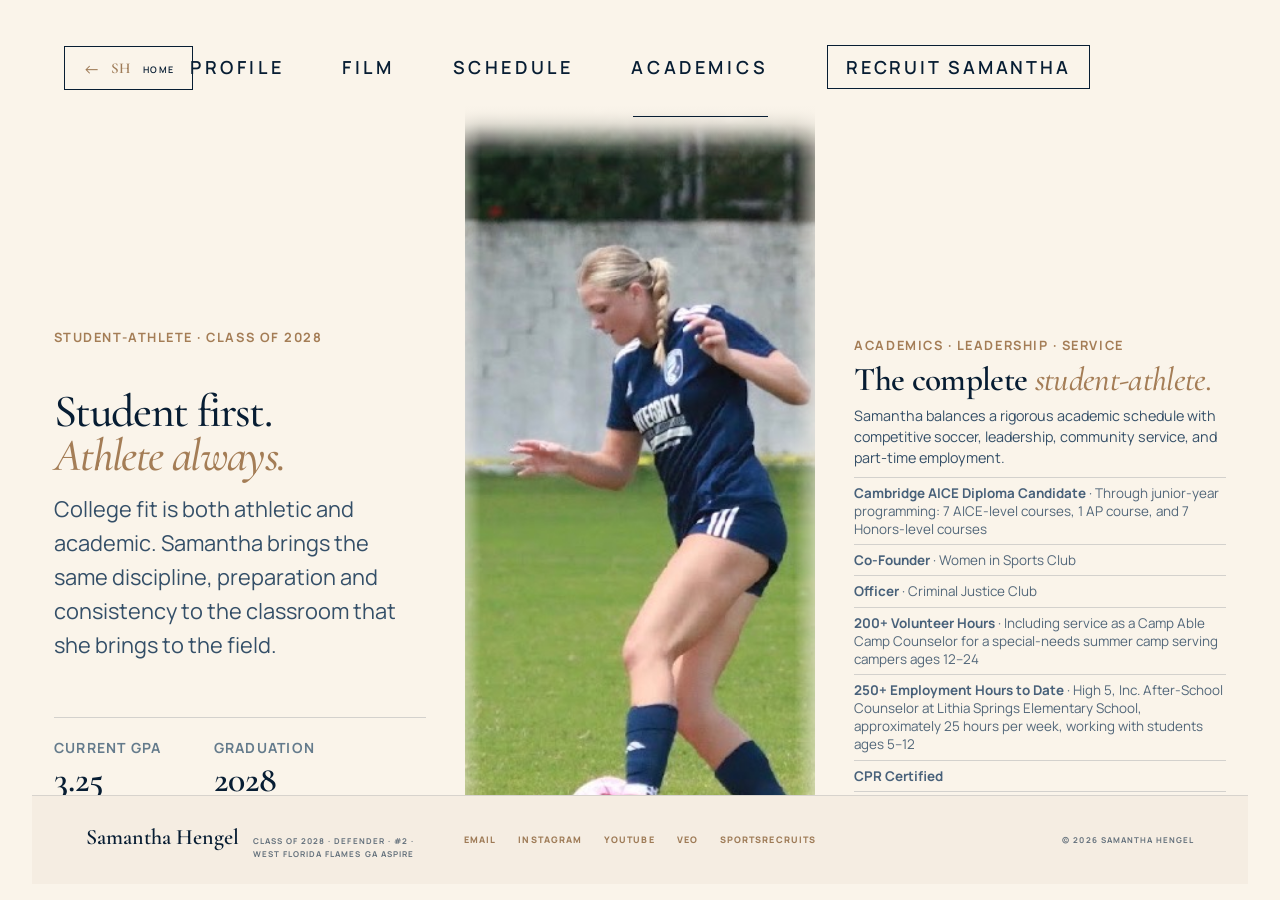
==== commit ed50a82a: "Align academics typography, layout and responsive spacing with reference" ====
--- a/academics.html
+++ b/academics.html
@@ -1,4 +1,4 @@
-<!doctype html><html lang="en"><head><meta charset="utf-8"><meta name="viewport" content="width=device-width,initial-scale=1"><title>Samantha Hengel Academics | 2028 Soccer Student-Athlete</title><meta name="description" content="Academic profile for Samantha Hengel, Class of 2028 soccer student-athlete and West Florida Flames GA ASPIRE defender, including GPA, coursework, leadership and service."><link rel="canonical" href="https://samanthahengel.com/academics.html"><meta name="robots" content="index,follow,max-image-preview:large"><meta property="og:type" content="website"><meta property="og:title" content="Samantha Hengel Academics | 2028 Soccer Student-Athlete"><meta property="og:description" content="Academic profile for Samantha Hengel, Class of 2028 soccer student-athlete and West Florida Flames GA ASPIRE defender, including GPA, coursework, leadership and service."><meta property="og:url" content="https://samanthahengel.com/academics.html"><meta property="og:site_name" content="Samantha Hengel Soccer Recruiting"><meta property="og:image" content="https://samanthahengel.com/assets/samantha-profile-cutout-2028.webp"><meta name="twitter:card" content="summary_large_image"><meta name="twitter:title" content="Samantha Hengel Academics | 2028 Soccer Student-Athlete"><meta name="twitter:description" content="Academic profile for Samantha Hengel, Class of 2028 soccer student-athlete and West Florida Flames GA ASPIRE defender, including GPA, coursework, leadership and service."><meta name="twitter:image" content="https://samanthahengel.com/assets/samantha-profile-cutout-2028.webp"><link rel="icon" href="assets/favicon.svg" type="image/svg+xml"><link rel="preconnect" href="https://fonts.googleapis.com"><link rel="preconnect" href="https://fonts.gstatic.com" crossorigin><link href="https://fonts.googleapis.com/css2?family=Cormorant+Garamond:ital,wght@0,500;0,600;1,500&family=Manrope:wght@400;500;600;700&display=swap" rel="stylesheet"><link rel="stylesheet" href="styles.css?v=20261003-profile-pill">
+<!doctype html><html lang="en"><head><meta charset="utf-8"><meta name="viewport" content="width=device-width,initial-scale=1"><title>Samantha Hengel Academics | 2028 Soccer Student-Athlete</title><meta name="description" content="Academic profile for Samantha Hengel, Class of 2028 soccer student-athlete and West Florida Flames GA ASPIRE defender, including GPA, coursework, leadership and service."><link rel="canonical" href="https://samanthahengel.com/academics.html"><meta name="robots" content="index,follow,max-image-preview:large"><meta property="og:type" content="website"><meta property="og:title" content="Samantha Hengel Academics | 2028 Soccer Student-Athlete"><meta property="og:description" content="Academic profile for Samantha Hengel, Class of 2028 soccer student-athlete and West Florida Flames GA ASPIRE defender, including GPA, coursework, leadership and service."><meta property="og:url" content="https://samanthahengel.com/academics.html"><meta property="og:site_name" content="Samantha Hengel Soccer Recruiting"><meta property="og:image" content="https://samanthahengel.com/assets/samantha-profile-cutout-2028.webp"><meta name="twitter:card" content="summary_large_image"><meta name="twitter:title" content="Samantha Hengel Academics | 2028 Soccer Student-Athlete"><meta name="twitter:description" content="Academic profile for Samantha Hengel, Class of 2028 soccer student-athlete and West Florida Flames GA ASPIRE defender, including GPA, coursework, leadership and service."><meta name="twitter:image" content="https://samanthahengel.com/assets/samantha-profile-cutout-2028.webp"><link rel="icon" href="assets/favicon.svg" type="image/svg+xml"><link rel="preconnect" href="https://fonts.googleapis.com"><link rel="preconnect" href="https://fonts.gstatic.com" crossorigin><link href="https://fonts.googleapis.com/css2?family=Cormorant+Garamond:ital,wght@0,500;0,600;1,500&family=Manrope:wght@400;500;600;700&display=swap" rel="stylesheet"><link rel="stylesheet" href="styles.css?v=20261012-academics-type">
 <link rel="stylesheet" href="mobile-header.css?v=20261012-1">
 <link rel="stylesheet" href="mobile-footer.css?v=20261012-2"><script type="application/ld+json">{"@context":"https://schema.org","@type":"Person","@id":"https://samanthahengel.com/#samantha-hengel","name":"Samantha Hengel","url":"https://samanthahengel.com/","description":"Samantha Hengel is a Class of 2028 soccer defender, jersey #2, with West Florida Flames GA ASPIRE in the Tampa, Florida area.","image":"https://samanthahengel.com/assets/samantha-profile-cutout-2028.webp","email":"mailto:samantha_hengel@icloud.com","sameAs":["https://www.instagram.com/samanthahengel2028/","https://www.youtube.com/channel/UCl4u6jONmStWeXcWSa1Hk0g","https://live.veo.co/web-app/clubs/west-florida-flames-4/teams/2010-wff-dpl/","https://my.sportsrecruits.com/athlete/samantha_hengel2"],"memberOf":{"@type":"SportsOrganization","name":"West Florida Flames GA ASPIRE"},"knowsAbout":["Soccer","Defender","Class of 2028","College soccer recruiting","West Florida Flames GA ASPIRE"]}</script><script type="application/ld+json" id="site-entity-graph">{"@context":"https://schema.org","@graph":[{"@type":"WebSite","@id":"https://samanthahengel.com/#website","url":"https://samanthahengel.com/","name":"Samantha Hengel Soccer Recruiting","description":"Official soccer recruiting website for Samantha Hengel, Class of 2028 defender #2 with West Florida Flames GA ASPIRE.","inLanguage":"en-US","about":{"@id":"https://samanthahengel.com/#samantha-hengel"}},{"@type":"WebPage","@id":"https://samanthahengel.com/academics.html#webpage","url":"https://samanthahengel.com/academics.html","name":"Samantha Hengel Academics","isPartOf":{"@id":"https://samanthahengel.com/#website"},"about":{"@id":"https://samanthahengel.com/#samantha-hengel"},"inLanguage":"en-US"},{"@type":"Person","@id":"https://samanthahengel.com/#samantha-hengel","name":"Samantha Hengel","url":"https://samanthahengel.com/","description":"Class of 2028 soccer defender, jersey #2, with West Florida Flames GA ASPIRE in the Tampa, Florida area.","image":"https://samanthahengel.com/assets/samantha-profile-cutout-2028.webp","sameAs":["https://www.instagram.com/samanthahengel2028/","https://www.youtube.com/channel/UCl4u6jONmStWeXcWSa1Hk0g","https://live.veo.co/web-app/clubs/west-florida-flames-4/teams/2010-wff-dpl/","https://my.sportsrecruits.com/athlete/samantha_hengel2"],"memberOf":{"@type":"SportsOrganization","name":"West Florida Flames GA ASPIRE"}}]}</script><style>
 @media(max-width:900px){
@@ -12,6 +12,42 @@
   .academics-page .academic-overlay-story .academic-list{
     min-width:0;
   }
+}
+
+/* Academics typography and spacing aligned to the reference layout */
+.academics-page .academic-photo-hero{background:#faf4ea!important;color:#071d33!important}
+.academics-page .academic-hero-copy,.academics-page .academic-overlay-story{color:#071d33!important;font-family:Manrope,Arial,sans-serif!important}
+.academics-page .academic-hero-copy .kicker,.academics-page .academic-overlay-story .kicker{color:#a47d56!important;font:700 clamp(12px,1vw,16px)/1.45 Manrope,sans-serif!important;letter-spacing:.12em!important}
+.academics-page .academic-hero-copy h1{color:#071d33!important;font:500 clamp(43px,3.6vw,62px)/.96 "Cormorant Garamond",serif!important;letter-spacing:-.035em!important;margin:22px 0 16px!important}
+.academics-page .academic-hero-copy h1 em{color:#a47d56!important;-webkit-text-stroke:0!important;font-weight:500!important}
+.academics-page .academic-hero-copy>p:not(.kicker){color:#344f68!important;font:400 clamp(17px,1.7vw,27px)/1.56 Manrope,sans-serif!important;margin:0!important}
+.academics-page .academic-hero-meta{border-top:1px solid rgba(7,29,51,.16)!important;margin-top:54px!important;padding-top:20px!important;gap:52px!important}
+.academics-page .academic-hero-meta small{color:#647b8c!important;font:700 14px/1.4 Manrope,sans-serif!important;letter-spacing:.09em!important}
+.academics-page .academic-hero-meta strong{color:#071d33!important;font:600 36px/1.1 "Cormorant Garamond",serif!important}
+.academics-page .academic-overlay-story{background:transparent!important;backdrop-filter:none!important;-webkit-backdrop-filter:none!important;border:0!important;border-radius:0!important;box-shadow:none!important}
+.academics-page .academic-overlay-story h2{color:#071d33!important;font:600 clamp(30px,2.6vw,42px)/1.08 "Cormorant Garamond",serif!important;letter-spacing:-.02em!important;margin:8px 0!important}
+.academics-page .academic-overlay-story h2 em{color:#a47d56!important;-webkit-text-stroke:0!important;font-weight:500!important}
+.academics-page .academic-overlay-story>p:not(.kicker){color:#344f68!important;font:400 clamp(14px,1.12vw,18px)/1.45 Manrope,sans-serif!important;margin:0 0 8px!important}
+.academics-page .academic-overlay-story .academic-list{border-top:1px solid rgba(7,29,51,.16)!important;gap:0!important}
+.academics-page .academic-overlay-story .academic-list span{display:block!important;color:#52677a!important;font:400 clamp(13px,1.05vw,17px)/1.35 Manrope,sans-serif!important;padding:6px 0!important;border-top:0!important;border-bottom:1px solid rgba(7,29,51,.16)!important}
+.academics-page .academic-overlay-story .academic-list strong{color:#48617a!important;font-weight:700!important}
+.academics-page .academic-action-photo img{filter:none!important;object-fit:cover!important}
+.academics-page .academic-action-photo:after{display:none!important}
+@media(min-width:901px){
+ .academics-page .academic-photo-hero{display:grid!important;grid-template-columns:minmax(0,1fr) minmax(0,.94fr) minmax(0,1fr)!important;column-gap:clamp(22px,3.1vw,52px)!important;align-items:center!important;justify-content:center!important;padding:0 clamp(14px,1.7vw,28px)!important;min-height:720px!important}
+ .academics-page .academic-hero-copy{grid-column:1!important;position:relative!important;transform:none!important;align-self:center!important;justify-self:stretch!important;width:100%!important;max-width:none!important;padding:0!important;margin:0!important}
+ .academics-page .academic-action-photo{grid-column:2!important;grid-row:1!important;position:relative!important;justify-self:stretch!important;width:100%!important;max-width:none!important;height:clamp(650px,72vw,940px)!important;margin:0!important;mask-image:none!important;-webkit-mask-image:none!important}
+ .academics-page .academic-overlay-story{grid-column:3!important;grid-row:1!important;position:relative!important;top:auto!important;right:auto!important;left:auto!important;transform:none!important;align-self:center!important;justify-self:stretch!important;width:100%!important;max-width:none!important;padding:0!important;margin:0!important}
+}
+@media(max-width:900px){
+ .academics-page .academic-photo-hero{display:flex!important;flex-direction:column!important;gap:0!important;padding:0!important}
+ .academics-page .academic-hero-copy{width:100%!important;box-sizing:border-box!important;padding:36px 24px 30px!important;transform:none!important}
+ .academics-page .academic-hero-copy h1{font-size:clamp(46px,10vw,64px)!important}
+ .academics-page .academic-hero-copy>p:not(.kicker){font-size:18px!important;line-height:1.55!important}
+ .academics-page .academic-hero-meta{margin-top:28px!important}
+ .academics-page .academic-action-photo{width:100%!important;height: min(95vw,600px)!important;min-height:300px!important;margin:0!important}
+ .academics-page .academic-overlay-story{position:relative!important;top:auto!important;right:auto!important;transform:none!important;width:100%!important;max-width:none!important;box-sizing:border-box!important;padding:36px 24px 48px!important;margin:0!important}
+ .academics-page .academic-overlay-story .academic-list span{font-size:14px!important;padding:10px 0!important}
 }
 </style></head><body class="academics-page"><header class="ref-nav interior-ref-nav"><a class="interior-home" href="index.html" aria-label="Back to Samantha Hengel homepage"><span class="home-arrow">←</span><span>Home</span></a><nav aria-label="Main navigation"><a href="profile.html">Profile</a><a href="soccer.html">Film</a><a href="schedule.html">Schedule</a><a class="active" href="academics.html">Academics</a><a class="recruit-nav" href="contact.html">Recruit Samantha</a></nav><div class="mobile-media-links" aria-label="Samantha's recruiting links"><a href="mailto:samantha_hengel@icloud.com">Email ↗</a><a href="https://www.youtube.com/channel/UCl4u6jONmStWeXcWSa1Hk0g" target="_blank" rel="noopener noreferrer">YouTube ↗</a><a href="https://live.veo.co/web-app/clubs/west-florida-flames-4/teams/2010-wff-dpl/" target="_blank" rel="noopener noreferrer">Veo ↗</a><a href="https://www.instagram.com/samanthahengel2028/" target="_blank" rel="noopener noreferrer">Instagram ↗</a></div></header><main>
 <section class="academic-hero academic-photo-hero">
--- a/styles.css
+++ b/styles.css
@@ -2464,3 +2464,36 @@
    padding:14px 13px!important;
  }
 }
+
+/* 2026-10-12: one desktop canvas for all interior recruiting pages. */
+@media(min-width:901px){
+  body:not(.ref-home):not(.home-page){
+    grid-template-columns:minmax(0,1fr)!important;
+    width:100%!important;
+    max-width:none!important;
+    padding-left:32px!important;
+    padding-right:32px!important;
+    background:#faf4ea!important;
+    background-image:none!important;
+  }
+  body:not(.ref-home):not(.home-page)>.interior-ref-nav,
+  body:not(.ref-home):not(.home-page)>main,
+  body:not(.ref-home):not(.home-page)>.recruiting-footer{
+    width:100%!important;
+    max-width:none!important;
+    border-radius:0!important;
+    box-shadow:none!important;
+  }
+  body:not(.ref-home):not(.home-page)>main,
+  body:not(.ref-home):not(.home-page)>main>section{
+    background:#faf4ea!important;
+    background-image:none!important;
+  }
+  body:not(.ref-home):not(.home-page)>main::before,
+  body:not(.ref-home):not(.home-page)>main::after,
+  .profile-page .profile-feature::before,
+  .film-page .film-hero::before{
+    content:none!important;
+    display:none!important;
+  }
+}
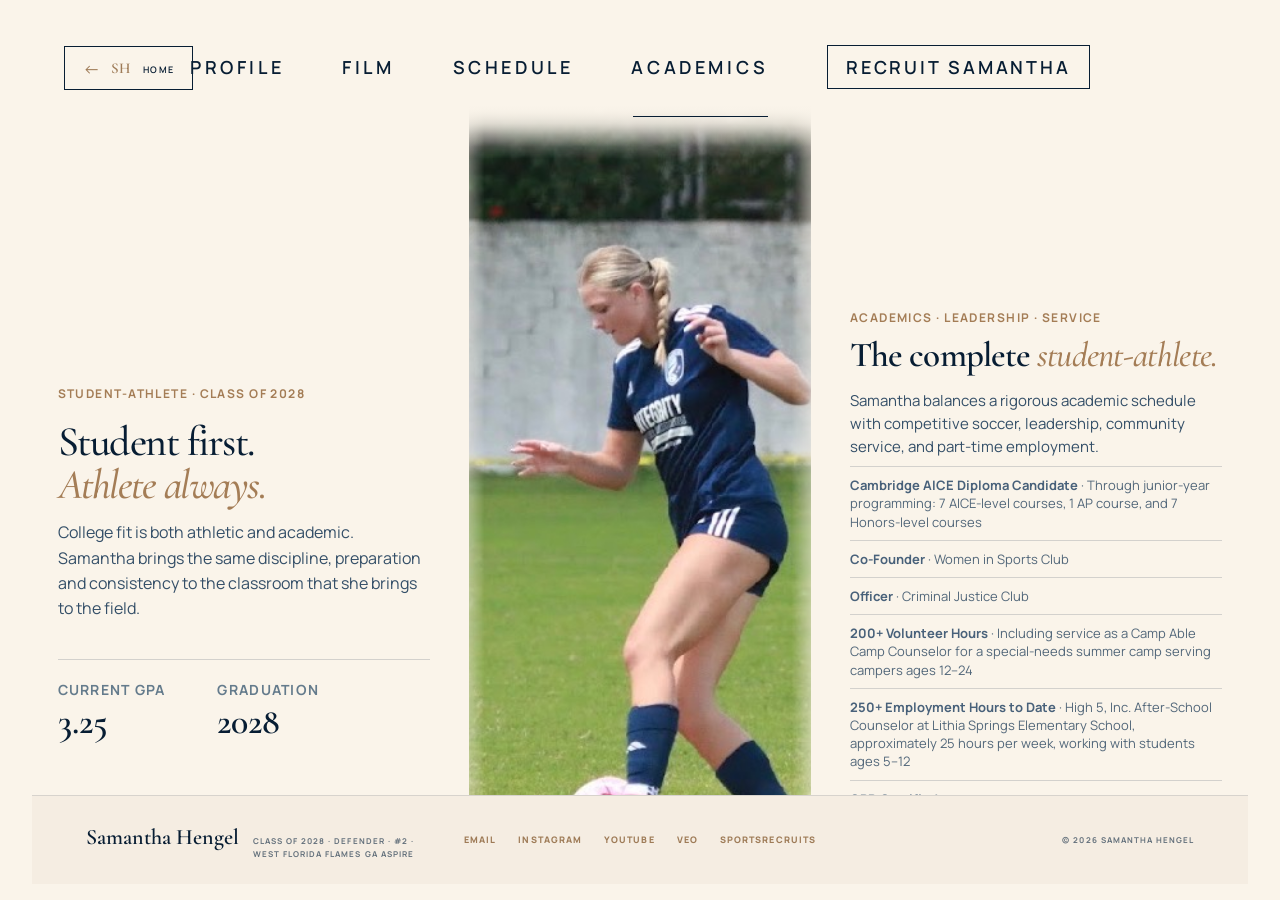
==== commit 8d2133c0: "Balance academics left and right text panels with symmetric widths and type scale" ====
--- a/academics.html
+++ b/academics.html
@@ -49,6 +49,51 @@
  .academics-page .academic-overlay-story{position:relative!important;top:auto!important;right:auto!important;transform:none!important;width:100%!important;max-width:none!important;box-sizing:border-box!important;padding:36px 24px 48px!important;margin:0!important}
  .academics-page .academic-overlay-story .academic-list span{font-size:14px!important;padding:10px 0!important}
 }
+
+/* Symmetric academic editorial panels: matching widths, spacing and typography */
+@media(min-width:901px){
+ .academics-page .academic-photo-hero{
+  grid-template-columns:minmax(0,1fr) minmax(0,.92fr) minmax(0,1fr)!important;
+  column-gap:clamp(28px,3vw,54px)!important;
+  padding-left:clamp(24px,2vw,40px)!important;
+  padding-right:clamp(24px,2vw,40px)!important;
+ }
+ .academics-page .academic-hero-copy,
+ .academics-page .academic-overlay-story{
+  width:100%!important;max-width:520px!important;
+  justify-self:center!important;align-self:center!important;
+  box-sizing:border-box!important;padding:0!important;
+ }
+ .academics-page .academic-hero-copy{
+  display:flex!important;flex-direction:column!important;
+  justify-content:flex-start!important;
+ }
+ .academics-page .academic-hero-copy .kicker,
+ .academics-page .academic-overlay-story .kicker{
+  font-size:clamp(12px,.85vw,16px)!important;
+  line-height:1.4!important;letter-spacing:.12em!important;
+  margin:0 0 10px!important;
+ }
+ .academics-page .academic-hero-copy h1{
+  font-size:clamp(42px,3vw,56px)!important;
+  line-height:1.02!important;margin:8px 0 14px!important;
+ }
+ .academics-page .academic-overlay-story h2{
+  font-size:clamp(35px,2.45vw,46px)!important;
+  line-height:1.08!important;margin:8px 0 14px!important;
+ }
+ .academics-page .academic-hero-copy>p:not(.kicker){
+  font-size:clamp(16px,1.23vw,21px)!important;line-height:1.58!important;
+ }
+ .academics-page .academic-overlay-story>p:not(.kicker){
+  font-size:clamp(15px,1.12vw,19px)!important;line-height:1.55!important;
+ }
+ .academics-page .academic-overlay-story .academic-list span{
+  font-size:clamp(13px,.98vw,16px)!important;line-height:1.4!important;
+  padding:9px 0!important;
+ }
+ .academics-page .academic-hero-meta{margin-top:38px!important}
+}
 </style></head><body class="academics-page"><header class="ref-nav interior-ref-nav"><a class="interior-home" href="index.html" aria-label="Back to Samantha Hengel homepage"><span class="home-arrow">←</span><span>Home</span></a><nav aria-label="Main navigation"><a href="profile.html">Profile</a><a href="soccer.html">Film</a><a href="schedule.html">Schedule</a><a class="active" href="academics.html">Academics</a><a class="recruit-nav" href="contact.html">Recruit Samantha</a></nav><div class="mobile-media-links" aria-label="Samantha's recruiting links"><a href="mailto:samantha_hengel@icloud.com">Email ↗</a><a href="https://www.youtube.com/channel/UCl4u6jONmStWeXcWSa1Hk0g" target="_blank" rel="noopener noreferrer">YouTube ↗</a><a href="https://live.veo.co/web-app/clubs/west-florida-flames-4/teams/2010-wff-dpl/" target="_blank" rel="noopener noreferrer">Veo ↗</a><a href="https://www.instagram.com/samanthahengel2028/" target="_blank" rel="noopener noreferrer">Instagram ↗</a></div></header><main>
 <section class="academic-hero academic-photo-hero">
   <div class="academic-hero-copy"><p class="kicker">STUDENT-ATHLETE · CLASS OF 2028</p><h1>Student first.<br><em>Athlete always.</em></h1><p>College fit is both athletic and academic. Samantha brings the same discipline, preparation and consistency to the classroom that she brings to the field.</p><div class="academic-hero-meta"><span><small>CURRENT GPA</small><strong>3.25</strong></span><span><small>GRADUATION</small><strong>2028</strong></span></div></div>
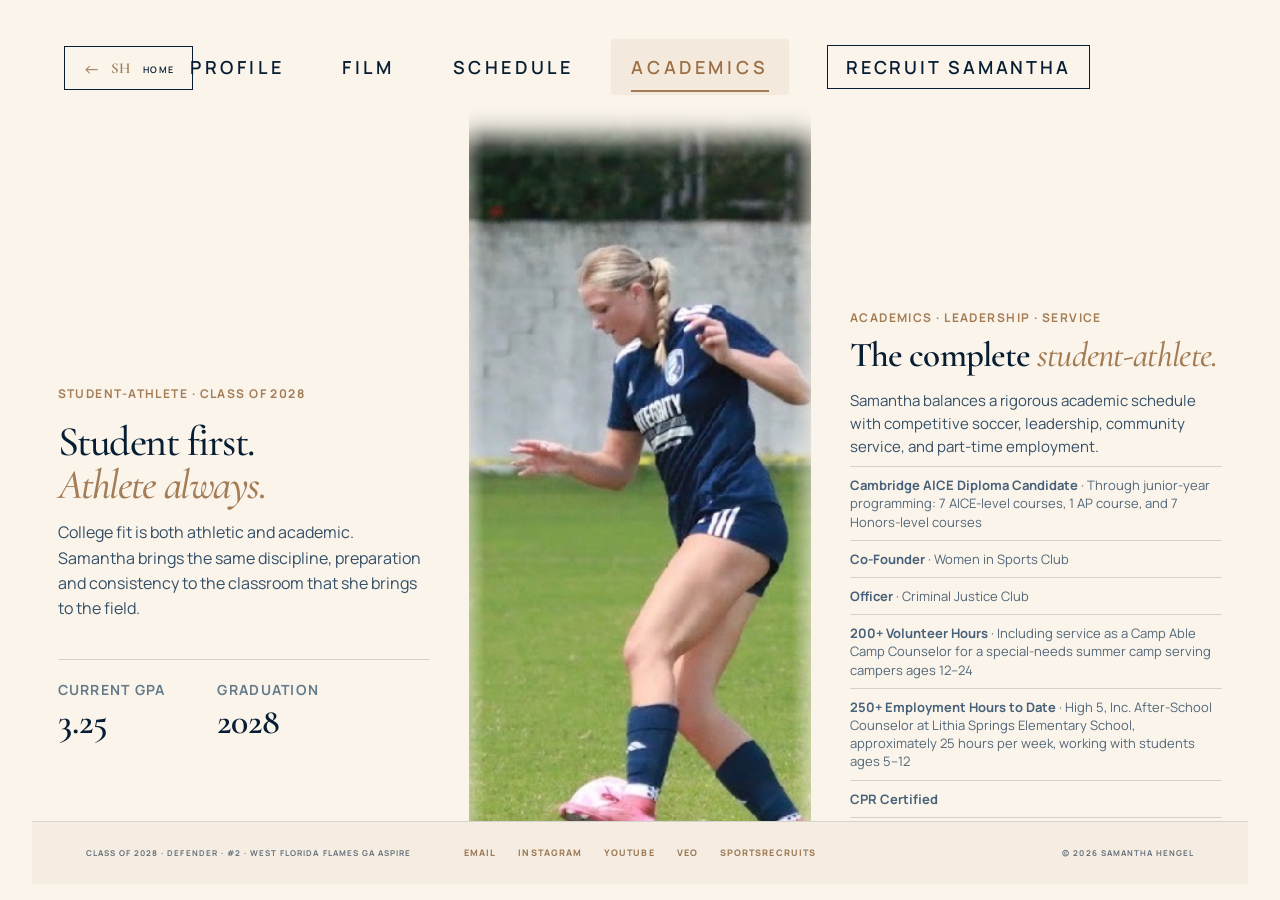
==== commit 64124b4d: "Remove redundant footer name link" ====
--- a/academics.html
+++ b/academics.html
@@ -113,4 +113,4 @@
 </section>
 
 
-</main><footer class="recruiting-footer"><div class="recruiting-footer-identity"><strong><a href="index.html" aria-label="Samantha Hengel official soccer recruiting website">Samantha Hengel</a></strong><span>Class of 2028 · Defender · #2 · West Florida Flames GA ASPIRE</span></div><div class="recruiting-footer-links"><a href="mailto:samantha_hengel@icloud.com">Email</a><a href="https://www.instagram.com/samanthahengel2028/" target="_blank" rel="noopener noreferrer">Instagram</a><a href="https://www.youtube.com/channel/UCl4u6jONmStWeXcWSa1Hk0g" target="_blank" rel="noopener noreferrer">YouTube</a><a href="https://live.veo.co/web-app/clubs/west-florida-flames-4/teams/2010-wff-dpl/" target="_blank" rel="noopener noreferrer">Veo</a><a href="https://my.sportsrecruits.com/athlete/samantha_hengel2" target="_blank" rel="noopener noreferrer">SportsRecruits</a></div><small>© 2026 Samantha Hengel</small></footer></body></html>+</main><footer class="recruiting-footer"><div class="recruiting-footer-identity"><span>Class of 2028 · Defender · #2 · West Florida Flames GA ASPIRE</span></div><div class="recruiting-footer-links"><a href="mailto:samantha_hengel@icloud.com">Email</a><a href="https://www.instagram.com/samanthahengel2028/" target="_blank" rel="noopener noreferrer">Instagram</a><a href="https://www.youtube.com/channel/UCl4u6jONmStWeXcWSa1Hk0g" target="_blank" rel="noopener noreferrer">YouTube</a><a href="https://live.veo.co/web-app/clubs/west-florida-flames-4/teams/2010-wff-dpl/" target="_blank" rel="noopener noreferrer">Veo</a><a href="https://my.sportsrecruits.com/athlete/samantha_hengel2" target="_blank" rel="noopener noreferrer">SportsRecruits</a></div><small>© 2026 Samantha Hengel</small></footer></body></html>
--- a/styles.css
+++ b/styles.css
@@ -2497,3 +2497,52 @@
     display:none!important;
   }
 }
+
+/* Unified navigation link styling and clear hover/current-page states. */
+@media(min-width:901px){
+ .ref-nav nav a:not(.recruit-nav),
+ .interior-ref-nav nav a:not(.recruit-nav){
+  position:relative!important;
+  color:#071d33!important;
+  opacity:1!important;
+  transition:color .18s ease,background-color .18s ease!important;
+  border-radius:3px!important;
+ }
+ .ref-nav nav a:not(.recruit-nav)::after,
+ .interior-ref-nav nav a:not(.recruit-nav)::after{
+  content:""!important;
+  display:block!important;
+  position:absolute!important;
+  bottom:3px!important;
+  left:20px!important;
+  right:20px!important;
+  height:2px!important;
+  background:#a47d56!important;
+  transform:scaleX(0)!important;
+  transform-origin:center!important;
+  transition:transform .18s ease!important;
+ }
+ .ref-nav nav a:not(.recruit-nav):is(:hover,:focus-visible,.active),
+ .interior-ref-nav nav a:not(.recruit-nav):is(:hover,:focus-visible,.active){
+  color:#9e6f43!important;
+  background:rgba(164,125,86,.09)!important;
+ }
+ .ref-nav nav a:not(.recruit-nav):is(:hover,:focus-visible,.active)::after,
+ .interior-ref-nav nav a:not(.recruit-nav):is(:hover,:focus-visible,.active)::after{
+  transform:scaleX(1)!important;
+ }
+ .ref-nav nav a:focus-visible,.interior-ref-nav nav a:focus-visible{
+  outline:2px solid #a47d56!important;outline-offset:3px!important;
+ }
+}
+@media(max-width:900px){
+ .ref-nav nav a:not(.recruit-nav):is(:hover,:focus-visible,.active),
+ .interior-ref-nav nav a:not(.recruit-nav):is(:hover,:focus-visible,.active){
+  color:#9e6f43!important;
+  background:rgba(164,125,86,.12)!important;
+  border-radius:3px!important;
+ }
+ .ref-nav nav a:focus-visible,.interior-ref-nav nav a:focus-visible{
+  outline:2px solid #a47d56!important;outline-offset:2px!important;
+ }
+}
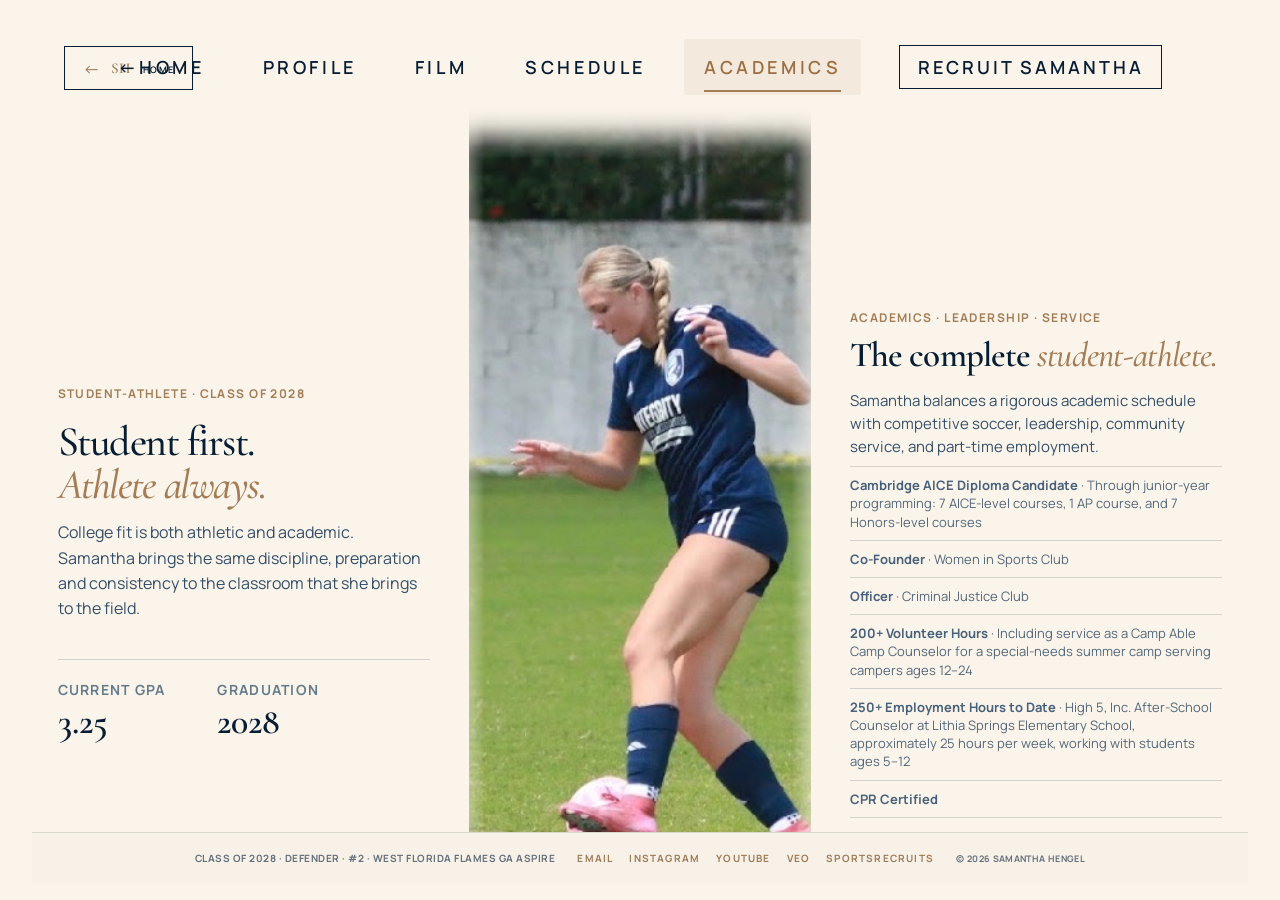
==== commit 6d718147: "Place mobile Home link with navigation on academics.html" ====
--- a/academics.html
+++ b/academics.html
@@ -1,5 +1,5 @@
 <!doctype html><html lang="en"><head><meta charset="utf-8"><meta name="viewport" content="width=device-width,initial-scale=1"><title>Samantha Hengel Academics | 2028 Soccer Student-Athlete</title><meta name="description" content="Academic profile for Samantha Hengel, Class of 2028 soccer student-athlete and West Florida Flames GA ASPIRE defender, including GPA, coursework, leadership and service."><link rel="canonical" href="https://samanthahengel.com/academics.html"><meta name="robots" content="index,follow,max-image-preview:large"><meta property="og:type" content="website"><meta property="og:title" content="Samantha Hengel Academics | 2028 Soccer Student-Athlete"><meta property="og:description" content="Academic profile for Samantha Hengel, Class of 2028 soccer student-athlete and West Florida Flames GA ASPIRE defender, including GPA, coursework, leadership and service."><meta property="og:url" content="https://samanthahengel.com/academics.html"><meta property="og:site_name" content="Samantha Hengel Soccer Recruiting"><meta property="og:image" content="https://samanthahengel.com/assets/samantha-profile-cutout-2028.webp"><meta name="twitter:card" content="summary_large_image"><meta name="twitter:title" content="Samantha Hengel Academics | 2028 Soccer Student-Athlete"><meta name="twitter:description" content="Academic profile for Samantha Hengel, Class of 2028 soccer student-athlete and West Florida Flames GA ASPIRE defender, including GPA, coursework, leadership and service."><meta name="twitter:image" content="https://samanthahengel.com/assets/samantha-profile-cutout-2028.webp"><link rel="icon" href="assets/favicon.svg" type="image/svg+xml"><link rel="preconnect" href="https://fonts.googleapis.com"><link rel="preconnect" href="https://fonts.gstatic.com" crossorigin><link href="https://fonts.googleapis.com/css2?family=Cormorant+Garamond:ital,wght@0,500;0,600;1,500&family=Manrope:wght@400;500;600;700&display=swap" rel="stylesheet"><link rel="stylesheet" href="styles.css?v=20261012-academics-type">
-<link rel="stylesheet" href="mobile-header.css?v=20261012-1">
+<link rel="stylesheet" href="mobile-header.css?v=20261012-home-nav-2">
 <link rel="stylesheet" href="mobile-footer.css?v=20261012-2"><script type="application/ld+json">{"@context":"https://schema.org","@type":"Person","@id":"https://samanthahengel.com/#samantha-hengel","name":"Samantha Hengel","url":"https://samanthahengel.com/","description":"Samantha Hengel is a Class of 2028 soccer defender, jersey #2, with West Florida Flames GA ASPIRE in the Tampa, Florida area.","image":"https://samanthahengel.com/assets/samantha-profile-cutout-2028.webp","email":"mailto:samantha_hengel@icloud.com","sameAs":["https://www.instagram.com/samanthahengel2028/","https://www.youtube.com/channel/UCl4u6jONmStWeXcWSa1Hk0g","https://live.veo.co/web-app/clubs/west-florida-flames-4/teams/2010-wff-dpl/","https://my.sportsrecruits.com/athlete/samantha_hengel2"],"memberOf":{"@type":"SportsOrganization","name":"West Florida Flames GA ASPIRE"},"knowsAbout":["Soccer","Defender","Class of 2028","College soccer recruiting","West Florida Flames GA ASPIRE"]}</script><script type="application/ld+json" id="site-entity-graph">{"@context":"https://schema.org","@graph":[{"@type":"WebSite","@id":"https://samanthahengel.com/#website","url":"https://samanthahengel.com/","name":"Samantha Hengel Soccer Recruiting","description":"Official soccer recruiting website for Samantha Hengel, Class of 2028 defender #2 with West Florida Flames GA ASPIRE.","inLanguage":"en-US","about":{"@id":"https://samanthahengel.com/#samantha-hengel"}},{"@type":"WebPage","@id":"https://samanthahengel.com/academics.html#webpage","url":"https://samanthahengel.com/academics.html","name":"Samantha Hengel Academics","isPartOf":{"@id":"https://samanthahengel.com/#website"},"about":{"@id":"https://samanthahengel.com/#samantha-hengel"},"inLanguage":"en-US"},{"@type":"Person","@id":"https://samanthahengel.com/#samantha-hengel","name":"Samantha Hengel","url":"https://samanthahengel.com/","description":"Class of 2028 soccer defender, jersey #2, with West Florida Flames GA ASPIRE in the Tampa, Florida area.","image":"https://samanthahengel.com/assets/samantha-profile-cutout-2028.webp","sameAs":["https://www.instagram.com/samanthahengel2028/","https://www.youtube.com/channel/UCl4u6jONmStWeXcWSa1Hk0g","https://live.veo.co/web-app/clubs/west-florida-flames-4/teams/2010-wff-dpl/","https://my.sportsrecruits.com/athlete/samantha_hengel2"],"memberOf":{"@type":"SportsOrganization","name":"West Florida Flames GA ASPIRE"}}]}</script><style>
 @media(max-width:900px){
   .academics-page .academic-overlay-story{
@@ -94,7 +94,7 @@
  }
  .academics-page .academic-hero-meta{margin-top:38px!important}
 }
-</style></head><body class="academics-page"><header class="ref-nav interior-ref-nav"><a class="interior-home" href="index.html" aria-label="Back to Samantha Hengel homepage"><span class="home-arrow">←</span><span>Home</span></a><nav aria-label="Main navigation"><a href="profile.html">Profile</a><a href="soccer.html">Film</a><a href="schedule.html">Schedule</a><a class="active" href="academics.html">Academics</a><a class="recruit-nav" href="contact.html">Recruit Samantha</a></nav><div class="mobile-media-links" aria-label="Samantha's recruiting links"><a href="mailto:samantha_hengel@icloud.com">Email ↗</a><a href="https://www.youtube.com/channel/UCl4u6jONmStWeXcWSa1Hk0g" target="_blank" rel="noopener noreferrer">YouTube ↗</a><a href="https://live.veo.co/web-app/clubs/west-florida-flames-4/teams/2010-wff-dpl/" target="_blank" rel="noopener noreferrer">Veo ↗</a><a href="https://www.instagram.com/samanthahengel2028/" target="_blank" rel="noopener noreferrer">Instagram ↗</a></div></header><main>
+</style></head><body class="academics-page"><header class="ref-nav interior-ref-nav"><a class="interior-home" href="index.html" aria-label="Back to Samantha Hengel homepage"><span class="home-arrow">←</span><span>Home</span></a><nav aria-label="Main navigation"><a class="mobile-home-link" href="index.html" aria-label="Back to Samantha Hengel homepage"><span aria-hidden="true">←</span> Home</a><a href="profile.html">Profile</a><a href="soccer.html">Film</a><a href="schedule.html">Schedule</a><a class="active" href="academics.html">Academics</a><a class="recruit-nav" href="contact.html">Recruit Samantha</a></nav><div class="mobile-media-links" aria-label="Samantha's recruiting links"><a href="mailto:samantha_hengel@icloud.com">Email ↗</a><a href="https://www.youtube.com/channel/UCl4u6jONmStWeXcWSa1Hk0g" target="_blank" rel="noopener noreferrer">YouTube ↗</a><a href="https://live.veo.co/web-app/clubs/west-florida-flames-4/teams/2010-wff-dpl/" target="_blank" rel="noopener noreferrer">Veo ↗</a><a href="https://www.instagram.com/samanthahengel2028/" target="_blank" rel="noopener noreferrer">Instagram ↗</a></div></header><main>
 <section class="academic-hero academic-photo-hero">
   <div class="academic-hero-copy"><p class="kicker">STUDENT-ATHLETE · CLASS OF 2028</p><h1>Student first.<br><em>Athlete always.</em></h1><p>College fit is both athletic and academic. Samantha brings the same discipline, preparation and consistency to the classroom that she brings to the field.</p><div class="academic-hero-meta"><span><small>CURRENT GPA</small><strong>3.25</strong></span><span><small>GRADUATION</small><strong>2028</strong></span></div></div>
   <figure class="academic-action-photo"><img src="assets/IMG_0384.jpg" alt="Samantha Hengel competing for West Florida Flames"><span></span></figure>
--- a/mobile-footer.css
+++ b/mobile-footer.css
@@ -83,3 +83,54 @@
     text-transform:uppercase!important;
   }
 }
+
+/* One consistent footer treatment across the homepage and interior pages. */
+@media(min-width:901px){
+ body .recruiting-footer,body .ref-shell>.recruiting-footer{
+  position:relative!important;inset:auto!important;transform:none!important;
+  display:flex!important;flex-wrap:wrap!important;
+  justify-content:center!important;align-items:center!important;
+  gap:10px 22px!important;
+  width:100%!important;max-width:none!important;
+  height:auto!important;min-height:52px!important;
+  margin:0!important;padding:12px 24px!important;
+  background:#f8f1e7!important;color:#071d33!important;
+  border-top:1px solid rgba(7,29,51,.12)!important;
+  text-align:center!important;box-sizing:border-box!important;
+ }
+ body .recruiting-footer .recruiting-footer-identity,
+ body .ref-shell>.recruiting-footer .recruiting-footer-identity{
+  display:flex!important;align-items:center!important;justify-content:center!important;
+  gap:0!important;min-width:0!important;
+ }
+ body .recruiting-footer .recruiting-footer-identity span{
+  font:700 10px/1.5 Manrope,Arial,sans-serif!important;
+  letter-spacing:.05em!important;color:#64717c!important;text-transform:uppercase!important;
+ }
+ body .recruiting-footer .recruiting-footer-links{
+  display:flex!important;flex-wrap:wrap!important;align-items:center!important;
+  justify-content:center!important;gap:8px 16px!important;
+ }
+ body .recruiting-footer .recruiting-footer-links a{
+  color:#9e7b57!important;font:700 10px/1.5 Manrope,Arial,sans-serif!important;
+  text-transform:uppercase!important;text-decoration:none!important;
+ }
+ body .recruiting-footer>small{
+  color:#64717c!important;font:700 9px/1.5 Manrope,Arial,sans-serif!important;
+  letter-spacing:.04em!important;white-space:nowrap!important;
+ }
+}
+@media(max-width:900px){
+ body .recruiting-footer,body .ref-shell>.recruiting-footer{
+  position:relative!important;inset:auto!important;
+  width:100%!important;margin:0!important;
+  background:#f8f1e7!important;
+ }
+ body .recruiting-footer .recruiting-footer-links,
+ body .ref-shell>.recruiting-footer .recruiting-footer-links{
+  display:none!important;
+ }
+ body .recruiting-footer .recruiting-footer-identity strong:empty{
+  display:none!important;
+ }
+}
